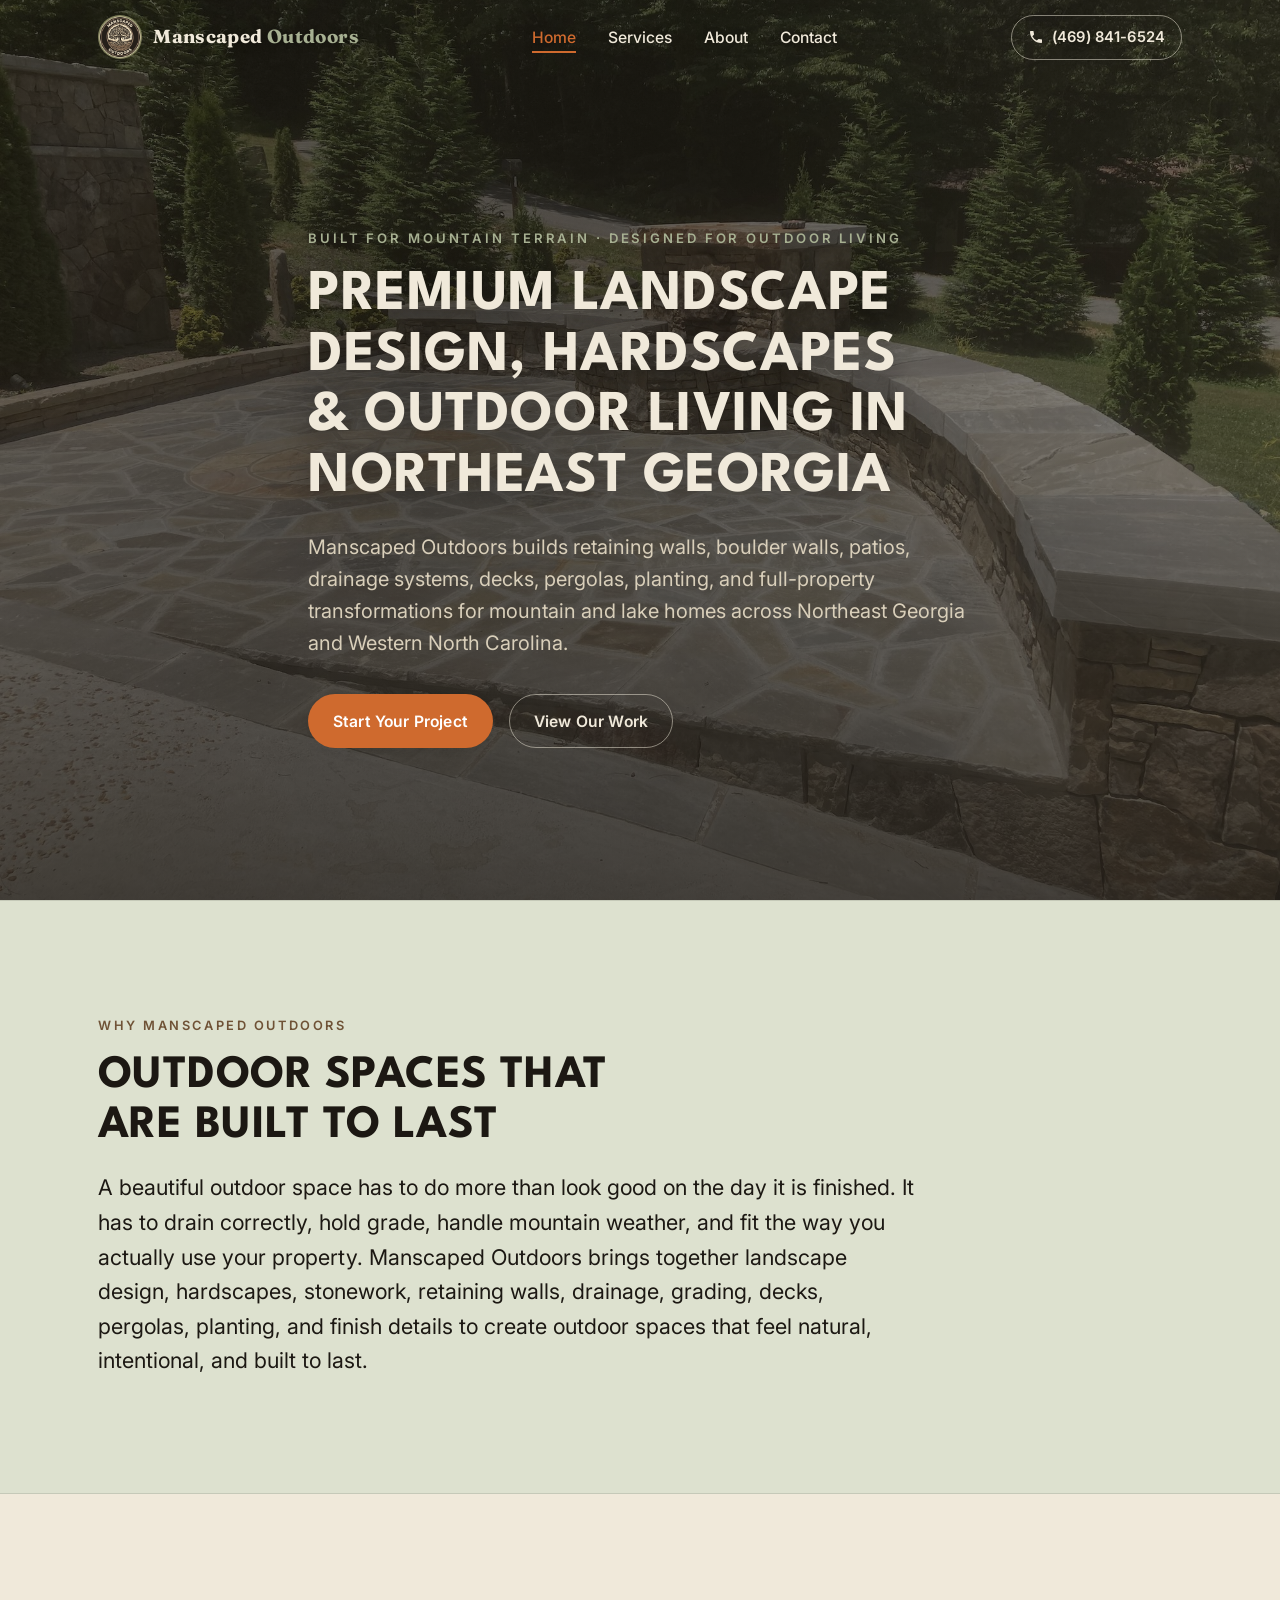
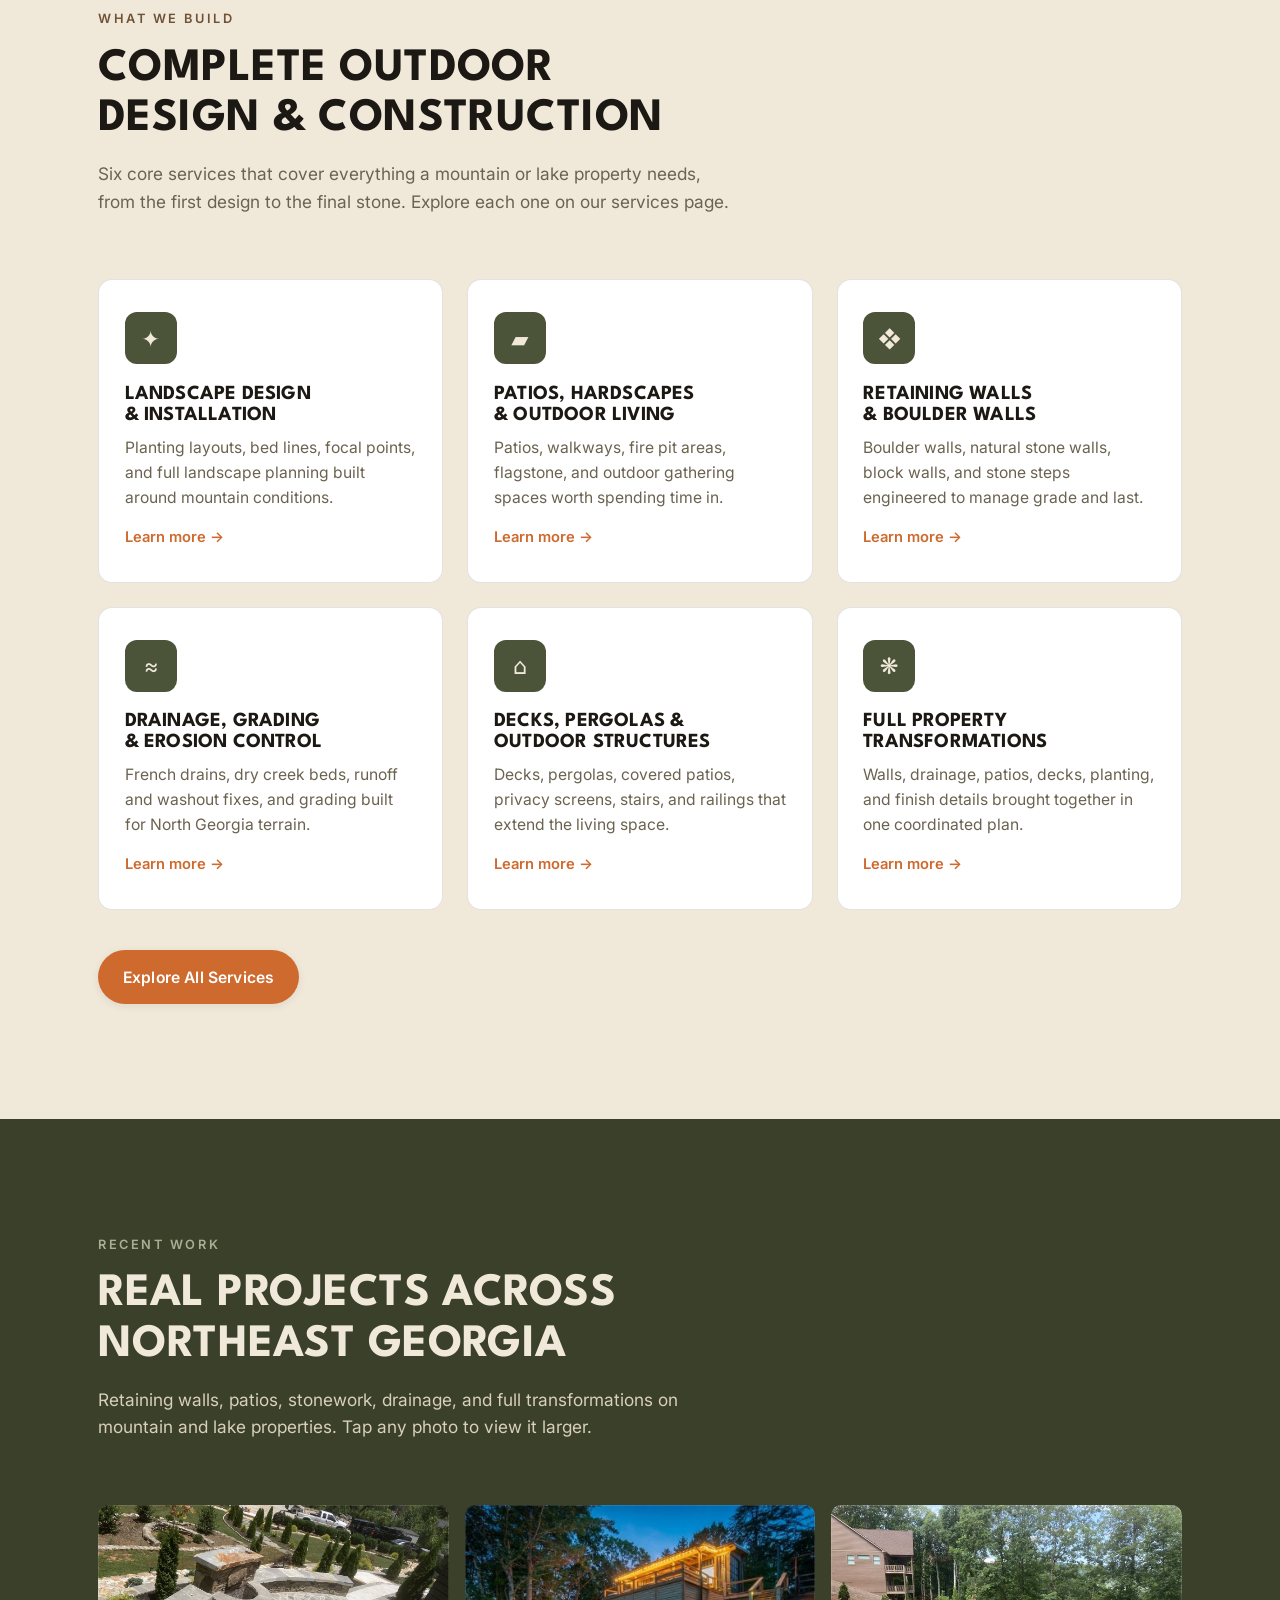
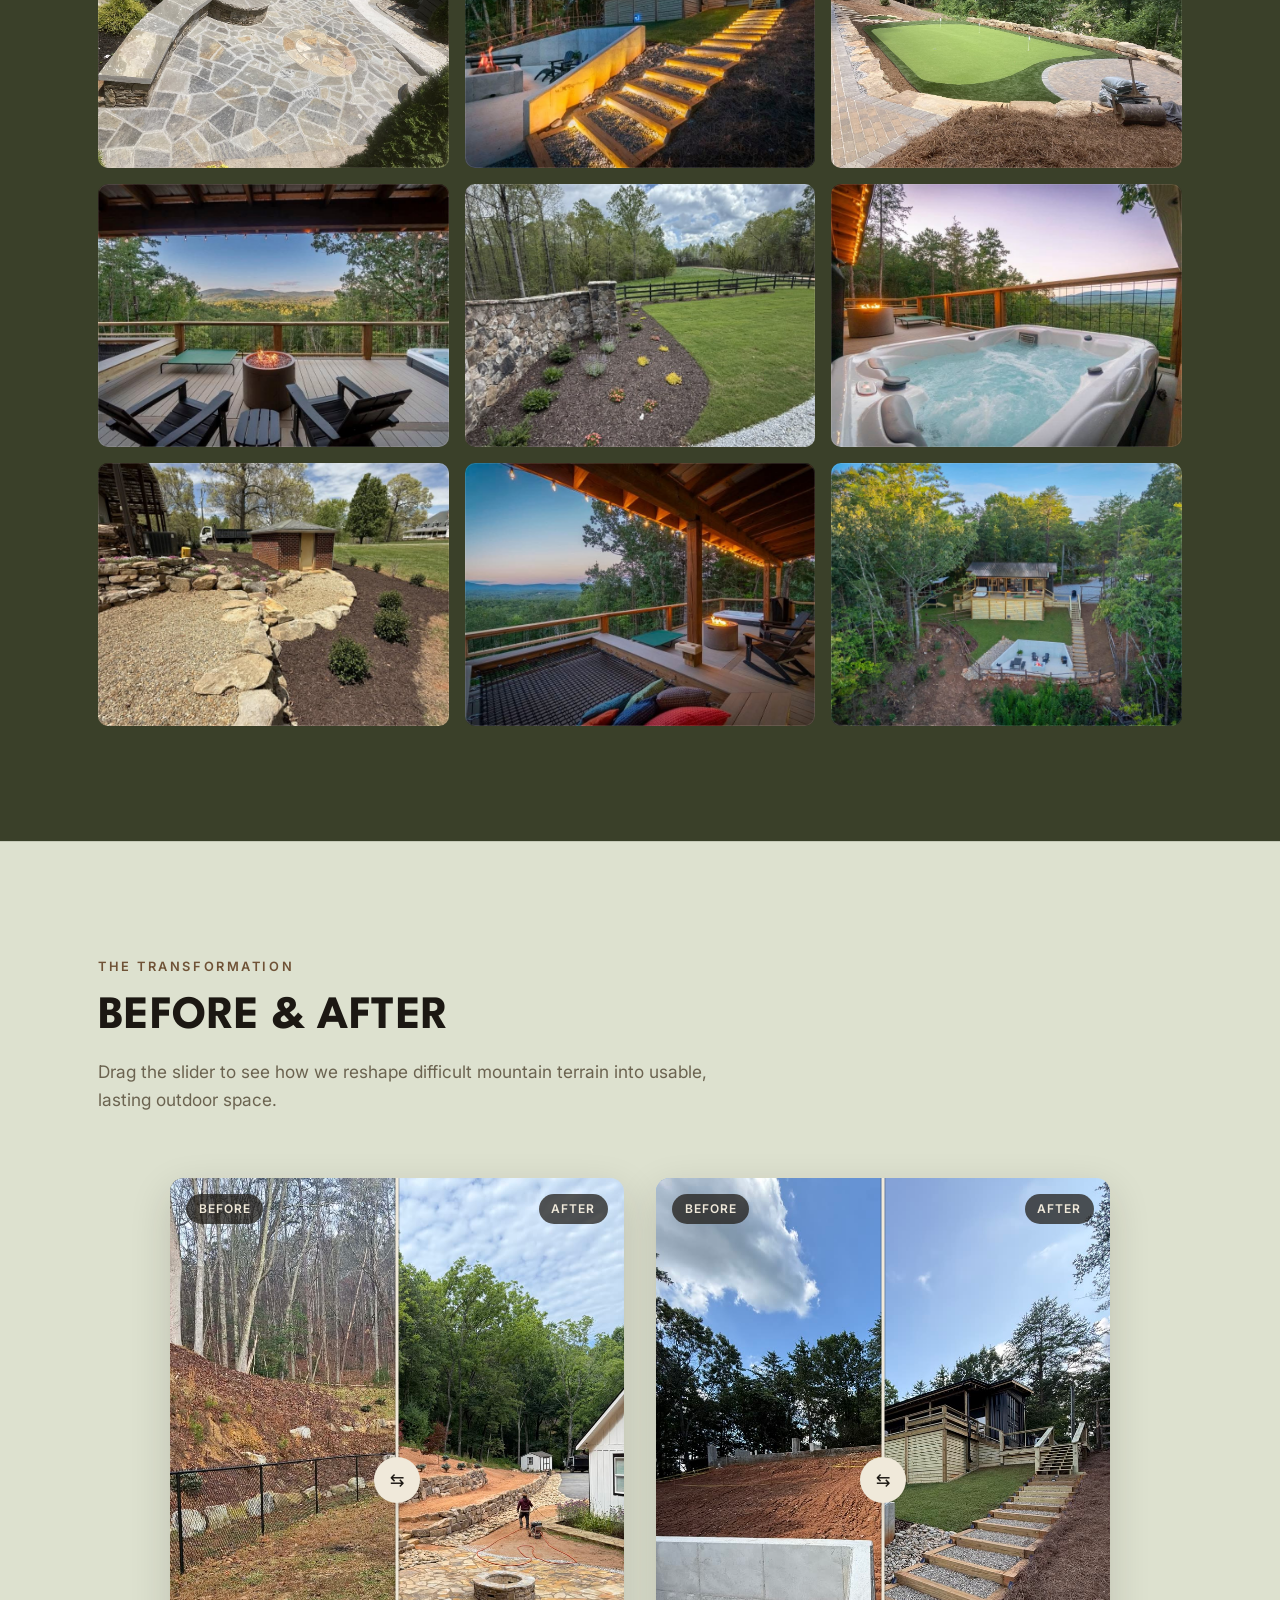
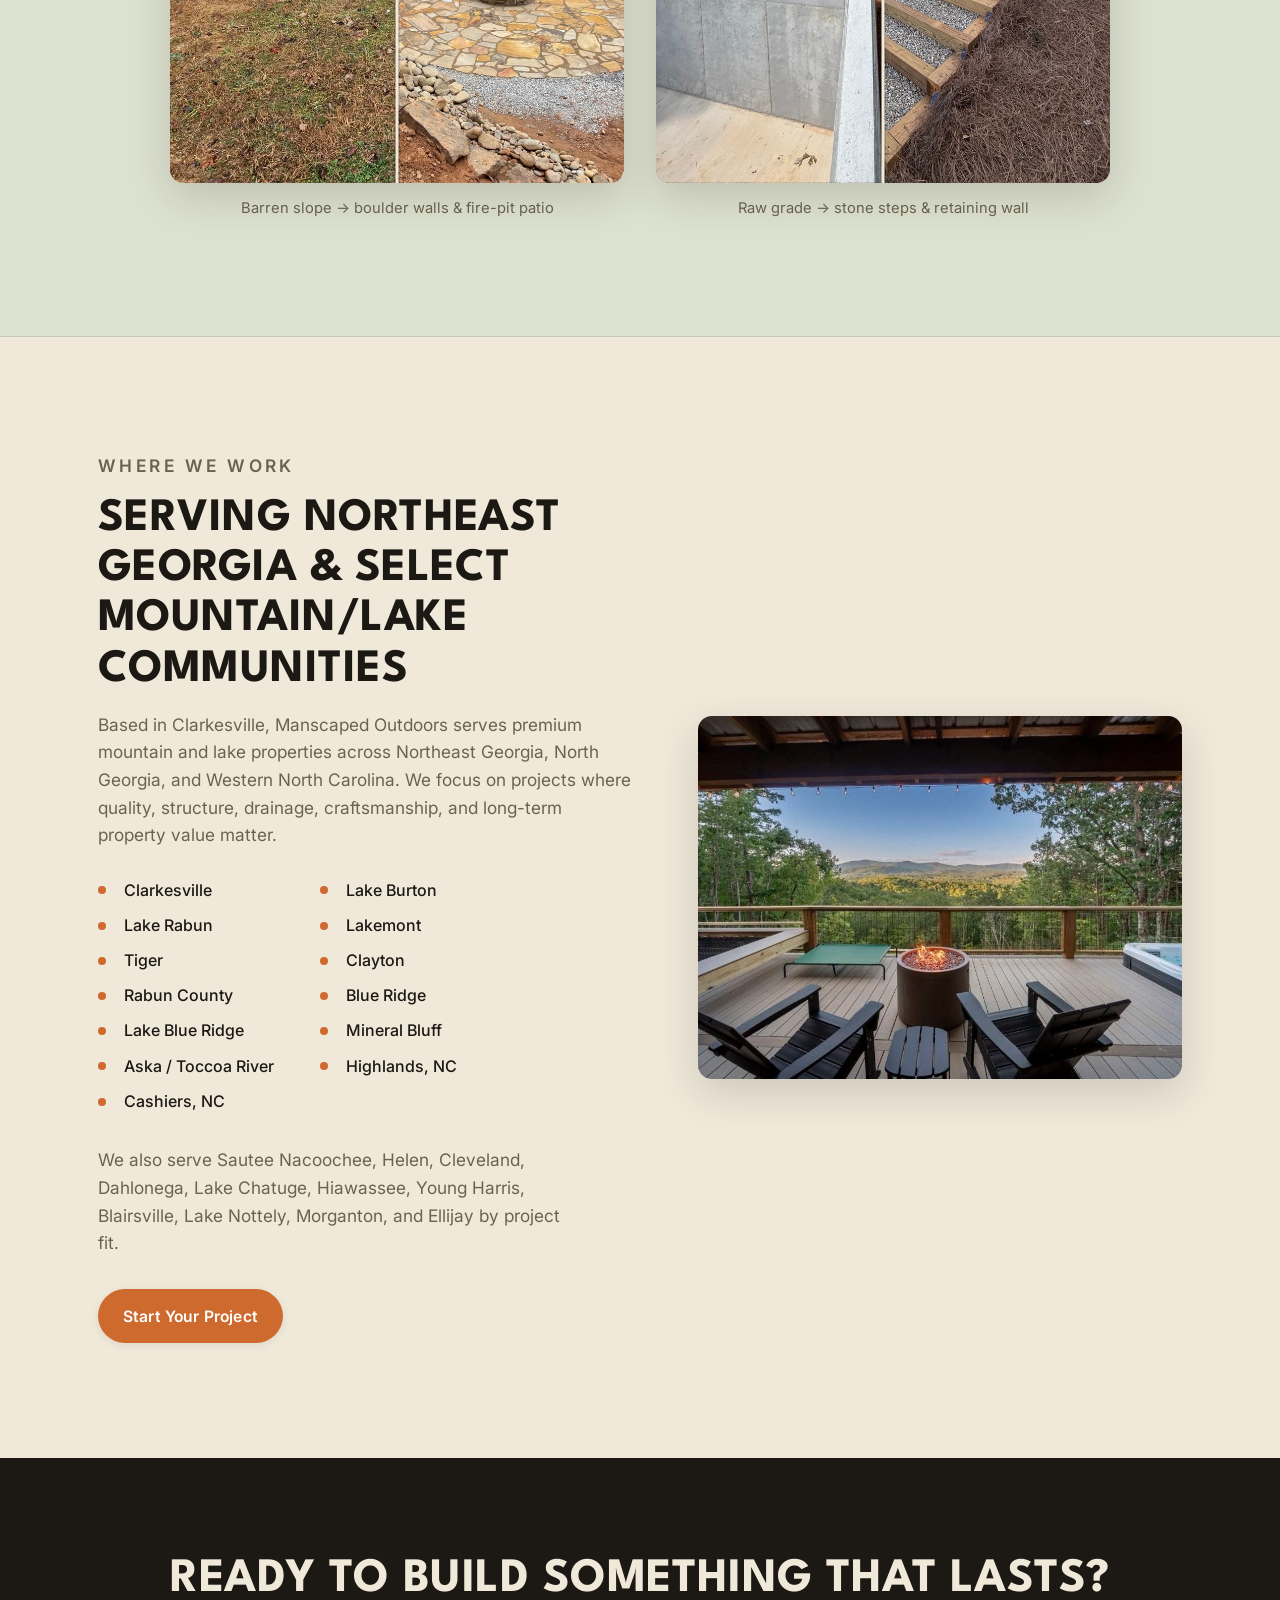
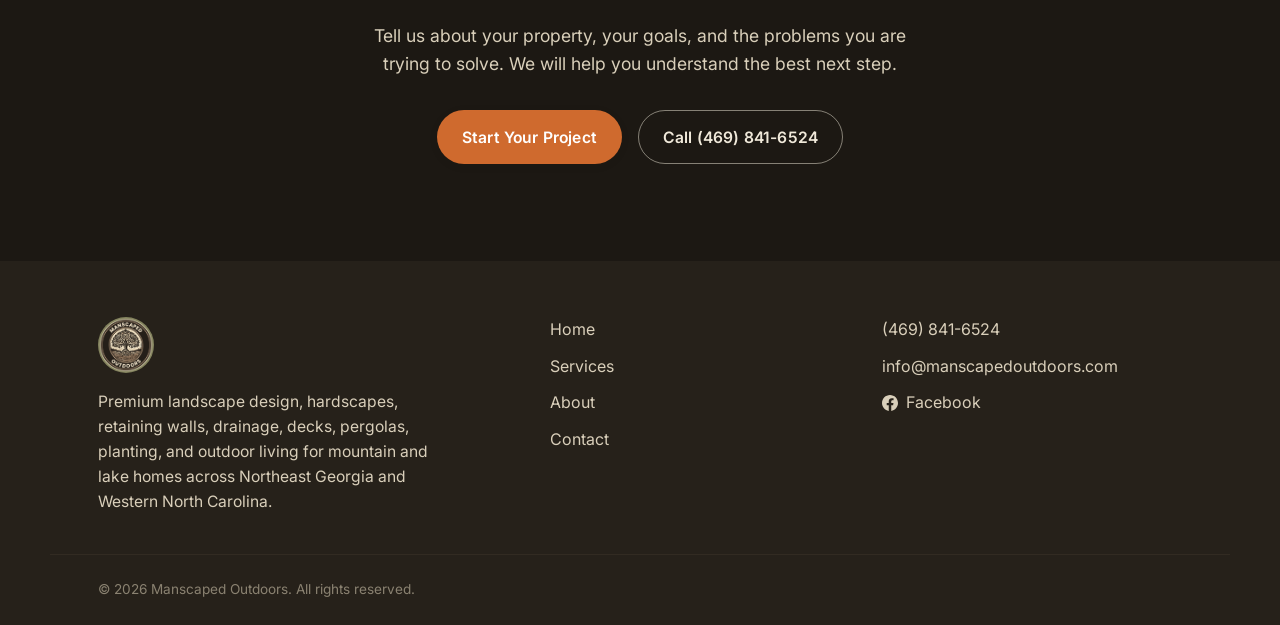
==== index.html @ 9dfc19f3 "Restyle headlines, swap landscape image, copy cleanups - Headlines: switch all h1/h2/h3 to League Sp" ====
<!DOCTYPE html>
<html lang="en">
<head>
  <meta charset="UTF-8" />
  <meta name="viewport" content="width=device-width, initial-scale=1.0" />
  <title>Premium Landscape Design, Hardscapes &amp; Outdoor Living | Northeast GA</title>
  <meta name="description" content="Manscaped Outdoors builds retaining walls, boulder walls, patios, drainage systems, decks, pergolas, planting, and full-property transformations for mountain and lake homes across Northeast Georgia and Western North Carolina." />

  <!-- Open Graph / social -->
  <meta property="og:title" content="Premium Landscape Design, Hardscapes &amp; Outdoor Living | Northeast GA" />
  <meta property="og:description" content="Premium landscape design, hardscapes, retaining walls, drainage, decks, and outdoor living for mountain and lake homes across Northeast Georgia." />
  <meta property="og:type" content="website" />
  <meta property="og:image" content="assets/hero/hero-flagstone.jpg" />

  <link rel="icon" type="image/png" href="assets/manscaped-outdoors-logo.png" />

  <!-- Fonts -->
  <link rel="preconnect" href="https://fonts.googleapis.com" />
  <link rel="preconnect" href="https://fonts.gstatic.com" crossorigin />
  <link href="https://fonts.googleapis.com/css2?family=Fraunces:opsz,wght@9..144,400;9..144,500;9..144,600;9..144,700&family=Inter:wght@400;500;600;700&family=League+Spartan:wght@400;500;600;700&display=swap" rel="stylesheet" />

  <link rel="stylesheet" href="css/styles.css" />
</head>
<body>
  <a class="skip-link" href="#main">Skip to content</a>

  <!-- ============ HEADER ============ -->
  <header class="site-header" id="siteHeader" data-header>
    <div class="container site-header__inner">
      <a class="brand" href="index.html" aria-label="Manscaped Outdoors home">
        <img class="brand__mark" src="assets/manscaped-outdoors-logo.png" alt="" width="48" height="48" />
        <span class="brand__name">Manscaped <span>Outdoors</span></span>
      </a>

      <nav class="nav" id="primaryNav" aria-label="Primary">
        <ul class="nav__list">
          <li><a href="index.html" aria-current="page">Home</a></li>
          <li><a href="services.html">Services</a></li>
          <li><a href="about.html">About</a></li>
          <li><a href="contact.html">Contact</a></li>
        </ul>
      </nav>

      <div class="site-header__cta">
        <a class="btn btn--phone" href="tel:+14698416524">
          <svg aria-hidden="true" viewBox="0 0 24 24" width="16" height="16"><path fill="currentColor" d="M6.6 10.8a15.5 15.5 0 0 0 6.6 6.6l2.2-2.2a1 1 0 0 1 1-.24 11.4 11.4 0 0 0 3.6.58 1 1 0 0 1 1 1V20a1 1 0 0 1-1 1A17 17 0 0 1 3 4a1 1 0 0 1 1-1h3.5a1 1 0 0 1 1 1 11.4 11.4 0 0 0 .58 3.6 1 1 0 0 1-.24 1z"/></svg>
          <span>(469) 841-6524</span>
        </a>
        <button class="nav-toggle" id="navToggle" aria-expanded="false" aria-controls="primaryNav" aria-label="Toggle navigation menu">
          <span></span><span></span><span></span>
        </button>
      </div>
    </div>
  </header>

  <main id="main">
    <span id="top"></span>

    <!-- ============ HERO ============ -->
    <section class="hero" aria-label="Introduction">
      <img
        class="hero__video"
        src="assets/hero/hero-flagstone.jpg"
        alt="Flagstone patio with a curved natural-stone seat wall and evergreens, built by Manscaped Outdoors on a Northeast Georgia property" />
      <div class="hero__overlay"></div>

      <div class="container hero__content">
        <p class="hero__eyebrow">Built for Mountain Terrain &middot; Designed for Outdoor Living</p>
        <h1 class="hero__title">Premium Landscape Design, Hardscapes &amp; Outdoor Living in Northeast Georgia</h1>
        <p class="hero__lede">
          Manscaped Outdoors builds retaining walls, boulder walls, patios, drainage
          systems, decks, pergolas, planting, and full-property transformations for
          mountain and lake homes across Northeast Georgia and Western North Carolina.
        </p>
        <div class="hero__actions">
          <a class="btn btn--primary" href="contact.html">Start Your Project</a>
          <a class="btn btn--ghost" href="#portfolio">View Our Work</a>
        </div>
      </div>

    </section>

    <!-- ============ INTRO ============ -->
    <section class="section intro" id="intro" aria-labelledby="intro-title">
      <div class="container">
        <div class="intro__inner">
          <p class="section__eyebrow">Why Manscaped Outdoors</p>
          <h2 class="section__title" id="intro-title">Outdoor spaces that are built to last</h2>
          <p class="intro__lede">
            A beautiful outdoor space has to do more than look good on the day it is
            finished. It has to drain correctly, hold grade, handle mountain weather, and
            fit the way you actually use your property. Manscaped Outdoors brings together
            landscape design, hardscapes, stonework, retaining walls, drainage, grading,
            decks, pergolas, planting, and finish details to create outdoor spaces that
            feel natural, intentional, and built to last.
          </p>
        </div>
      </div>
    </section>

    <!-- ============ SERVICES ============ -->
    <section class="section services" id="services" aria-labelledby="services-title">
      <div class="container">
        <header class="section__head">
          <p class="section__eyebrow">What we build</p>
          <h2 class="section__title" id="services-title">Complete outdoor design &amp; construction</h2>
          <p class="section__intro">
            Six core services that cover everything a mountain or lake property needs,
            from the first design to the final stone. Explore each one on our services page.
          </p>
        </header>

        <div class="services__grid">
          <a class="service-card" href="services.html#landscape-design-installation">
            <div class="service-card__icon" aria-hidden="true">&#10022;</div>
            <h3>Landscape Design &amp; Installation</h3>
            <p>Planting layouts, bed lines, focal points, and full landscape planning built around mountain conditions.</p>
            <span class="service-card__link">Learn more &rarr;</span>
          </a>

          <a class="service-card" href="services.html#patios-hardscapes-outdoor-living">
            <div class="service-card__icon" aria-hidden="true">&#9648;</div>
            <h3>Patios, Hardscapes &amp; Outdoor Living</h3>
            <p>Patios, walkways, fire pit areas, flagstone, and outdoor gathering spaces worth spending time in.</p>
            <span class="service-card__link">Learn more &rarr;</span>
          </a>

          <a class="service-card" href="services.html#retaining-walls-boulder-walls">
            <div class="service-card__icon" aria-hidden="true">&#10070;</div>
            <h3>Retaining Walls &amp; Boulder Walls</h3>
            <p>Boulder walls, natural stone walls, block walls, and stone steps engineered to manage grade and last.</p>
            <span class="service-card__link">Learn more &rarr;</span>
          </a>

          <a class="service-card" href="services.html#drainage-grading-erosion-control">
            <div class="service-card__icon" aria-hidden="true">&#8776;</div>
            <h3>Drainage, Grading &amp; Erosion Control</h3>
            <p>French drains, dry creek beds, runoff and washout fixes, and grading built for North Georgia terrain.</p>
            <span class="service-card__link">Learn more &rarr;</span>
          </a>

          <a class="service-card" href="services.html#decks-pergolas-outdoor-structures">
            <div class="service-card__icon" aria-hidden="true">&#8962;</div>
            <h3>Decks, Pergolas &amp; Outdoor Structures</h3>
            <p>Decks, pergolas, covered patios, privacy screens, stairs, and railings that extend the living space.</p>
            <span class="service-card__link">Learn more &rarr;</span>
          </a>

          <a class="service-card" href="services.html#full-property-transformations">
            <div class="service-card__icon" aria-hidden="true">&#10059;</div>
            <h3>Full Property Transformations</h3>
            <p>Walls, drainage, patios, decks, planting, and finish details brought together in one coordinated plan.</p>
            <span class="service-card__link">Learn more &rarr;</span>
          </a>
        </div>
        <div style="margin-top: 2.5rem;">
          <a class="btn btn--primary" href="services.html">Explore All Services</a>
        </div>
      </div>
    </section>

    <!-- ============ PORTFOLIO ============ -->
    <section class="section portfolio" id="portfolio" aria-labelledby="portfolio-title">
      <div class="container">
        <header class="section__head">
          <p class="section__eyebrow">Recent work</p>
          <h2 class="section__title" id="portfolio-title">Real projects across Northeast Georgia</h2>
          <p class="section__intro">
            Retaining walls, patios, stonework, drainage, and full transformations on
            mountain and lake properties. Tap any photo to view it larger.
          </p>
        </header>

        <div class="portfolio__grid" data-lightbox-gallery>
          <button class="portfolio__item" data-full="assets/portfolio/portfolio-flagstone-patio.jpg"><img src="assets/portfolio/portfolio-flagstone-patio.jpg" alt="Flagstone patio with a stone column and manicured landscaping by Manscaped Outdoors" loading="lazy" /></button>
          <button class="portfolio__item" data-full="assets/portfolio/IMG_5565.JPG"><img src="assets/portfolio/IMG_5565.JPG" alt="Illuminated natural stone steps and fire feature at dusk by Manscaped Outdoors" loading="lazy" /></button>
          <button class="portfolio__item" data-full="assets/portfolio/portfolio-putting-green.jpg"><img src="assets/portfolio/portfolio-putting-green.jpg" alt="Backyard putting green with paver patio and boulder wall by Manscaped Outdoors" loading="lazy" /></button>
          <button class="portfolio__item" data-full="assets/portfolio/IMG_5569.JPG"><img src="assets/portfolio/IMG_5569.JPG" alt="Deck with a fire pit and mountain view at dusk by Manscaped Outdoors" loading="lazy" /></button>
          <button class="portfolio__item" data-full="assets/portfolio/portfolio-stone-column.jpg"><img src="assets/portfolio/portfolio-stone-column.jpg" alt="Natural stone entry column and planting beds by Manscaped Outdoors" loading="lazy" /></button>
          <button class="portfolio__item" data-full="assets/portfolio/IMG_5571.JPG"><img src="assets/portfolio/IMG_5571.JPG" alt="Hot tub with a mountain view at dusk by Manscaped Outdoors" loading="lazy" /></button>
          <button class="portfolio__item" data-full="assets/portfolio/portfolio-boulder-wall.jpg"><img src="assets/portfolio/portfolio-boulder-wall.jpg" alt="Boulder retaining wall and plantings with a mountain view by Manscaped Outdoors" loading="lazy" /></button>
          <button class="portfolio__item" data-full="assets/portfolio/IMG_5572.JPG"><img src="assets/portfolio/IMG_5572.JPG" alt="Covered deck with string lights, fire pit, and mountain view by Manscaped Outdoors" loading="lazy" /></button>
          <button class="portfolio__item" data-full="assets/portfolio/IMG_5564.JPG"><img src="assets/portfolio/IMG_5564.JPG" alt="Aerial view of a completed mountain-home outdoor project at dusk by Manscaped Outdoors" loading="lazy" /></button>
        </div>
      </div>
    </section>

    <!-- ============ BEFORE / AFTER ============ -->
    <section class="section beforeafter" id="before-after" aria-labelledby="ba-title">
      <div class="container">
        <header class="section__head">
          <p class="section__eyebrow">The transformation</p>
          <h2 class="section__title" id="ba-title">Before &amp; after</h2>
          <p class="section__intro">Drag the slider to see how we reshape difficult mountain terrain into usable, lasting outdoor space.</p>
        </header>
        <div class="ba-grid">
          <div class="ba-item">
            <figure class="ba" data-ba>
              <img class="ba__img ba__after" src="assets/before-after/ba-after.jpg" alt="After: boulder retaining walls and a stone fire-pit patio by Manscaped Outdoors" loading="lazy" />
              <img class="ba__img ba__before" src="assets/before-after/ba-before.jpg" alt="Before: barren hillside with a temporary fence" loading="lazy" />
              <div class="ba__divider"></div>
              <div class="ba__grip" aria-hidden="true">&#8646;</div>
              <span class="ba__tag ba__tag--before">Before</span>
              <span class="ba__tag ba__tag--after">After</span>
              <input class="ba__range" type="range" min="0" max="100" value="50" aria-label="Reveal before and after: barren slope to boulder walls and fire-pit patio" />
            </figure>
            <p class="ba__caption">Barren slope &rarr; boulder walls &amp; fire-pit patio</p>
          </div>
          <div class="ba-item">
            <figure class="ba" data-ba>
              <img class="ba__img ba__after" src="assets/before-after/ba2-after.jpg" alt="After: stone steps and a natural stone retaining wall by Manscaped Outdoors" loading="lazy" />
              <img class="ba__img ba__before" src="assets/before-after/ba2-before.jpg" alt="Before: raw graded slope" loading="lazy" />
              <div class="ba__divider"></div>
              <div class="ba__grip" aria-hidden="true">&#8646;</div>
              <span class="ba__tag ba__tag--before">Before</span>
              <span class="ba__tag ba__tag--after">After</span>
              <input class="ba__range" type="range" min="0" max="100" value="50" aria-label="Reveal before and after: raw grade to stone steps and retaining wall" />
            </figure>
            <p class="ba__caption">Raw grade &rarr; stone steps &amp; retaining wall</p>
          </div>
        </div>
      </div>
    </section>

    <!-- ============ SERVICE AREA ============ -->
    <section class="section area" id="area" aria-labelledby="area-title">
      <div class="container area__inner">
        <div class="area__text">
          <p class="section__eyebrow">Where we work</p>
          <h2 class="section__title" id="area-title">Serving Northeast Georgia &amp; select mountain/lake communities</h2>
          <p>
            Based in Clarkesville, Manscaped Outdoors serves premium mountain and lake
            properties across Northeast Georgia, North Georgia, and Western North
            Carolina. We focus on projects where quality, structure, drainage,
            craftsmanship, and long-term property value matter.
          </p>
          <ul class="area__list">
            <li>Clarkesville</li>
            <li>Lake Burton</li>
            <li>Lake Rabun</li>
            <li>Lakemont</li>
            <li>Tiger</li>
            <li>Clayton</li>
            <li>Rabun County</li>
            <li>Blue Ridge</li>
            <li>Lake Blue Ridge</li>
            <li>Mineral Bluff</li>
            <li>Aska / Toccoa River</li>
            <li>Highlands, NC</li>
            <li>Cashiers, NC</li>
          </ul>
          <p class="area__more">
            We also serve Sautee Nacoochee, Helen, Cleveland, Dahlonega, Lake Chatuge,
            Hiawassee, Young Harris, Blairsville, Lake Nottely, Morganton, and Ellijay by project fit.
          </p>
          <a class="btn btn--primary" href="contact.html">Start Your Project</a>
        </div>
        <div class="area__media">
          <img src="assets/portfolio/IMG_5569.JPG" alt="Example of a Manscaped Outdoors project on a Northeast Georgia mountain property" loading="lazy" />
        </div>
      </div>
    </section>

    <!-- ============ FINAL CTA ============ -->
    <section class="cta-band" id="contact" aria-labelledby="cta-title">
      <div class="container">
        <h2 id="cta-title">Ready to build something that lasts?</h2>
        <p>
          Tell us about your property, your goals, and the problems you are trying to
          solve. We will help you understand the best next step.
        </p>
        <div class="cta-band__actions">
          <a class="btn btn--primary" href="contact.html">Start Your Project</a>
          <a class="btn btn--ghost" href="tel:+14698416524">Call (469) 841-6524</a>
        </div>
      </div>
    </section>
  </main>

  <!-- ============ FOOTER ============ -->
  <footer class="site-footer">
    <div class="container site-footer__inner">
      <div class="site-footer__brand">
        <img src="assets/manscaped-outdoors-logo.png" alt="Manscaped Outdoors" width="56" height="56" />
        <p>Premium landscape design, hardscapes, retaining walls, drainage, decks, pergolas, planting, and outdoor living for mountain and lake homes across Northeast Georgia and Western North Carolina.</p>
      </div>
      <div class="site-footer__links">
        <a href="index.html">Home</a>
        <a href="services.html">Services</a>
        <a href="about.html">About</a>
        <a href="contact.html">Contact</a>
      </div>
      <div class="site-footer__contact">
        <a href="tel:+14698416524">(469) 841-6524</a>
        <a href="mailto:info@manscapedoutdoors.com">info@manscapedoutdoors.com</a>
        <a class="site-footer__social" href="https://www.facebook.com/manscapedlawncare" target="_blank" rel="noopener noreferrer">
          <svg aria-hidden="true" viewBox="0 0 24 24" width="16" height="16"><path fill="currentColor" d="M24 12.07C24 5.4 18.63 0 12 0S0 5.4 0 12.07c0 6.02 4.39 11.01 10.13 11.93v-8.44H7.08v-3.49h3.05V9.41c0-3.02 1.79-4.69 4.53-4.69 1.31 0 2.68.24 2.68.24v2.97h-1.51c-1.49 0-1.95.93-1.95 1.88v2.26h3.32l-.53 3.49h-2.79v8.44C19.61 23.08 24 18.09 24 12.07z"/></svg>
          Facebook
        </a>
      </div>
    </div>
    <div class="container site-footer__legal">
      <p>&copy; <span data-year></span> Manscaped Outdoors. All rights reserved.</p>
    </div>
  </footer>

  <!-- Lightbox -->
  <div class="lightbox" id="lightbox" aria-hidden="true" role="dialog" aria-modal="true" aria-label="Image viewer">
    <button class="lightbox__close" id="lightboxClose" aria-label="Close image viewer">&times;</button>
    <img class="lightbox__img" id="lightboxImg" src="" alt="" />
  </div>

  <script src="js/main.js" defer></script>
</body>
</html>
---- css/styles.css ----
/* ============================================================
   Manscaped Outdoors — landing page styles
   Palette derived from the tree-of-life logo:
   sage/olive field, near-black bark ring, cream lettering,
   warm-brown trunk, plus an ember accent from the hero fire pit.
   ============================================================ */

:root {
  /* Brand */
  --bark:        #1c1813;
  --bark-2:      #26211a;
  --bark-3:      #322b22;
  --olive:       #4b5338;
  --olive-2:     #3a4029;
  --sage:        #8b9678;
  --sage-light:  #a7b092;
  --cream:       #f0e9da;
  --cream-dim:   #d9cfba;
  --tan:         #d8c9ac;
  --trunk:       #6f5236;
  --ember:       #cf6a2e;
  --ember-2:     #e07d3d;

  /* Semantic */
  --bg:          var(--cream);
  --fg:          var(--bark);
  --muted:       #6b6350;
  --line:        rgba(28, 24, 19, 0.12);

  /* Type */
  --font-display: "Fraunces", Georgia, "Times New Roman", serif;
  --font-heading: "League Spartan", "Inter", system-ui, sans-serif;
  --font-body: "Inter", system-ui, -apple-system, "Segoe UI", sans-serif;

  /* Layout */
  --container: 1180px;
  --gutter: clamp(1.25rem, 4vw, 3rem);
  --radius: 14px;
  --radius-sm: 10px;
  --header-h: 76px;

  --shadow-sm: 0 2px 8px rgba(28, 24, 19, 0.08);
  --shadow-md: 0 14px 40px rgba(28, 24, 19, 0.16);
  --ease: cubic-bezier(0.4, 0, 0.2, 1);
}

/* ---------- Reset / base ---------- */
*, *::before, *::after { box-sizing: border-box; }
* { margin: 0; }

html {
  scroll-behavior: smooth;
  scroll-padding-top: var(--header-h);
  -webkit-text-size-adjust: 100%;
}

body {
  font-family: var(--font-body);
  color: var(--fg);
  background: var(--bg);
  line-height: 1.6;
  -webkit-font-smoothing: antialiased;
  text-rendering: optimizeLegibility;
}

img, video { display: block; max-width: 100%; height: auto; }
a { color: inherit; text-decoration: none; }
button { font: inherit; cursor: pointer; }

h1, h2, h3 { font-family: var(--font-heading); font-weight: 700; line-height: 1.08; letter-spacing: 0.01em; text-transform: uppercase; text-wrap: balance; }

.container {
  width: 100%;
  max-width: var(--container);
  margin-inline: auto;
  padding-inline: var(--gutter);
}

.skip-link {
  position: absolute;
  left: -999px;
  top: 0;
  z-index: 100;
  background: var(--bark);
  color: var(--cream);
  padding: 0.6rem 1rem;
  border-radius: 0 0 var(--radius-sm) 0;
}
.skip-link:focus { left: 0; }

/* Focus visibility */
a:focus-visible, button:focus-visible, input:focus-visible,
select:focus-visible, textarea:focus-visible {
  outline: 3px solid var(--ember);
  outline-offset: 2px;
  border-radius: 4px;
}

/* ---------- Buttons ---------- */
.btn {
  display: inline-flex;
  align-items: center;
  justify-content: center;
  gap: 0.5rem;
  padding: 0.85rem 1.5rem;
  border: 1.5px solid transparent;
  border-radius: 999px;
  font-weight: 600;
  font-size: 0.98rem;
  letter-spacing: 0.01em;
  transition: transform 0.15s var(--ease), background 0.2s var(--ease),
              color 0.2s var(--ease), border-color 0.2s var(--ease), box-shadow 0.2s var(--ease);
  will-change: transform;
}
.btn:active { transform: translateY(1px); }

.btn--primary { background: var(--ember); color: #fff; box-shadow: var(--shadow-sm); }
.btn--primary:hover { background: var(--ember-2); box-shadow: var(--shadow-md); }

.btn--ghost { color: var(--cream); border-color: rgba(240, 233, 218, 0.5); }
.btn--ghost:hover { background: rgba(240, 233, 218, 0.12); border-color: var(--cream); }

.btn--phone {
  background: transparent;
  color: var(--cream);
  border-color: rgba(240, 233, 218, 0.5);
  padding: 0.6rem 1rem;
  font-size: 0.92rem;
  text-shadow: 0 1px 8px rgba(0, 0, 0, 0.4);
}
.btn--phone:hover { border-color: var(--cream); color: #fff; }

.btn--block { width: 100%; }

.btn--facebook {
  background: #1877f2;
  color: #fff;
  margin-top: 1.8rem;
}
.btn--facebook:hover { background: #0f66da; box-shadow: var(--shadow-md); }
.btn--facebook svg { flex: none; }

/* ---------- Header ---------- */
.site-header {
  position: fixed;
  inset: 0 0 auto 0;
  z-index: 50;
  height: var(--header-h);
  display: flex;
  align-items: center;
  transition: background 0.3s var(--ease), box-shadow 0.3s var(--ease), border-color 0.3s var(--ease);
  border-bottom: 1px solid transparent;
}
.site-header.is-scrolled {
  background: rgba(240, 233, 218, 0.92);
  backdrop-filter: saturate(140%) blur(10px);
  box-shadow: var(--shadow-sm);
  border-bottom-color: var(--line);
}
.site-header__inner {
  display: flex;
  align-items: center;
  justify-content: space-between;
  gap: 1.5rem;
}

.brand { display: inline-flex; align-items: center; gap: 0.7rem; }
.brand__mark { width: 44px; height: 44px; border-radius: 50%; }
.brand__name {
  font-family: var(--font-display);
  font-weight: 700;
  font-size: 1.18rem;
  letter-spacing: 0.02em;
  color: var(--cream);
  text-shadow: 0 1px 8px rgba(0,0,0,0.4);
  transition: color 0.3s var(--ease), text-shadow 0.3s var(--ease);
}
.brand__name span { color: var(--sage-light); }
.site-header.is-scrolled .brand__name { color: var(--bark); text-shadow: none; }
.site-header.is-scrolled .brand__name span { color: var(--olive); }

.nav__list { display: flex; gap: 2rem; list-style: none; padding: 0; }
.nav__list a {
  font-weight: 500;
  font-size: 0.98rem;
  color: var(--cream);
  text-shadow: 0 1px 8px rgba(0,0,0,0.4);
  position: relative;
  padding: 0.25rem 0;
  transition: color 0.2s var(--ease);
}
.nav__list a::after {
  content: "";
  position: absolute;
  left: 0; bottom: -2px;
  width: 0; height: 2px;
  background: var(--ember);
  transition: width 0.25s var(--ease);
}
.nav__list a:hover::after { width: 100%; }
.site-header.is-scrolled .nav__list a { color: var(--bark); text-shadow: none; }

.site-header__cta { display: flex; align-items: center; gap: 0.75rem; }
.site-header.is-scrolled .btn--phone {
  color: var(--bark);
  border-color: var(--line);
  text-shadow: none;
}
.site-header.is-scrolled .btn--phone:hover { color: var(--trunk); border-color: var(--trunk); }

/* Hamburger */
.nav-toggle {
  display: none;
  flex-direction: column;
  gap: 5px;
  background: none;
  border: 0;
  padding: 8px;
}
.nav-toggle span {
  display: block;
  width: 26px; height: 2px;
  background: var(--cream);
  box-shadow: 0 1px 4px rgba(0,0,0,0.4);
  transition: transform 0.3s var(--ease), opacity 0.2s var(--ease), background 0.3s var(--ease);
}
.site-header.is-scrolled .nav-toggle span { background: var(--bark); box-shadow: none; }

/* ---------- Hero ---------- */
.hero {
  position: relative;
  min-height: 100svh;
  display: flex;
  align-items: center;
  overflow: hidden;
  color: var(--cream);
}
.hero__video {
  position: absolute;
  inset: 0;
  width: 100%;
  height: 100%;
  object-fit: cover;
  z-index: 0;
}
.hero__overlay {
  position: absolute;
  inset: 0;
  z-index: 1;
  background:
    linear-gradient(180deg, rgba(28,24,19,0.62) 0%, rgba(28,24,19,0.48) 45%, rgba(28,24,19,0.82) 100%),
    radial-gradient(130% 95% at 32% 45%, rgba(28,24,19,0.5), transparent 62%);
}
.hero__content {
  position: relative;
  z-index: 2;
  padding-top: var(--header-h);
  max-width: 760px;
}
.hero__eyebrow {
  text-transform: uppercase;
  letter-spacing: 0.22em;
  font-size: 0.82rem;
  font-weight: 600;
  color: var(--sage-light);
  margin-bottom: 1.1rem;
}
.hero__title {
  font-family: "League Spartan", "Inter", system-ui, sans-serif;
  font-size: clamp(1.9rem, 4.6vw, 3.6rem);
  font-weight: 700;
  text-transform: uppercase;
  letter-spacing: 0.01em;
  line-height: 1.05;
  text-shadow: 0 2px 30px rgba(0,0,0,0.4);
}
.hero__lede {
  margin-top: 1.4rem;
  font-size: clamp(1.05rem, 2vw, 1.25rem);
  max-width: 58ch;
  color: var(--cream-dim);
}
.hero__actions { margin-top: 2.2rem; display: flex; flex-wrap: wrap; gap: 1rem; }

/* ---------- Sections ---------- */
.section { padding: clamp(4rem, 9vw, 7.5rem) 0; }
.section__head { max-width: 780px; margin-bottom: clamp(2.5rem, 5vw, 4rem); }
.section__eyebrow {
  text-transform: uppercase;
  letter-spacing: 0.2em;
  font-size: 0.8rem;
  font-weight: 600;
  color: var(--trunk);
  margin-bottom: 0.9rem;
}
.section__title { font-size: clamp(1.9rem, 4vw, 2.9rem); color: var(--bark); }
.section__intro { margin-top: 1rem; font-size: 1.08rem; color: var(--muted); max-width: 640px; }

/* Intro — sits on its own soft-sage band so it separates cleanly from the
   cream services section that follows (otherwise the two blend into one). */
.intro { background: #dde1cf; border-block: 1px solid var(--line); }
.intro__inner { max-width: 820px; }
.intro__lede {
  margin-top: 1.2rem;
  font-size: clamp(1.1rem, 2.1vw, 1.35rem);
  line-height: 1.6;
  color: var(--fg);
}

/* Services */
.services { background: var(--bg); }
.services__grid {
  display: grid;
  grid-template-columns: repeat(3, 1fr);
  gap: 1.5rem;
}
.service-card {
  display: flex;
  flex-direction: column;
  background: #fff;
  border: 1px solid var(--line);
  border-radius: var(--radius);
  padding: 2rem 1.6rem;
  color: inherit;
  transition: transform 0.25s var(--ease), box-shadow 0.25s var(--ease), border-color 0.25s var(--ease);
}
.service-card:hover {
  transform: translateY(-6px);
  box-shadow: var(--shadow-md);
  border-color: transparent;
}
.service-card__icon {
  width: 52px; height: 52px;
  display: grid; place-items: center;
  border-radius: 12px;
  background: var(--olive);
  color: var(--cream);
  font-size: 1.4rem;
  margin-bottom: 1.2rem;
}
.service-card h3 { font-size: 1.25rem; color: var(--bark); margin-bottom: 0.5rem; }
.service-card p { color: var(--muted); font-size: 0.98rem; }
.service-card__link {
  margin-top: 1rem;
  font-weight: 600;
  font-size: 0.92rem;
  color: var(--ember);
  transition: color 0.2s var(--ease);
}
.service-card:hover .service-card__link { color: var(--ember-2); }

/* Portfolio */
.portfolio { background: var(--olive-2); }
.portfolio .section__title { color: var(--cream); }
.portfolio .section__eyebrow { color: var(--sage-light); }
.portfolio .section__intro { color: var(--cream-dim); }
.portfolio__grid {
  display: grid;
  grid-template-columns: repeat(3, 1fr);
  gap: 1rem;
}
.portfolio__item {
  padding: 0;
  border: 0;
  background: none;
  border-radius: var(--radius-sm);
  overflow: hidden;
  aspect-ratio: 4 / 3;
  position: relative;
}
.portfolio__item img {
  width: 100%; height: 100%;
  object-fit: cover;
  transition: transform 0.5s var(--ease), filter 0.3s var(--ease);
}
.portfolio__item::after {
  content: "";
  position: absolute; inset: 0;
  box-shadow: inset 0 0 0 1px rgba(240,233,218,0.12);
  border-radius: var(--radius-sm);
  transition: background 0.3s var(--ease);
}
.portfolio__item:hover img { transform: scale(1.06); }
.portfolio__item:hover::after { background: rgba(207, 106, 46, 0.12); }

/* Service area */
.area { background: var(--bg); }
.area__inner {
  display: grid;
  grid-template-columns: 1.05fr 0.95fr;
  gap: clamp(2rem, 5vw, 4.5rem);
  align-items: center;
}
.area__text p { color: var(--muted); font-size: 1.08rem; }
.area__text .section__title { margin-bottom: 1rem; }
.area__list {
  list-style: none;
  padding: 0;
  margin: 1.8rem 0 2rem;
  display: grid;
  grid-template-columns: repeat(2, minmax(0, 1fr));
  gap: 0.6rem 1.5rem;
  max-width: 420px;
}
.area__list li {
  position: relative;
  padding-left: 1.6rem;
  color: var(--bark);
  font-weight: 500;
}
.area__list li::before {
  content: "";
  position: absolute; left: 0; top: 0.55em;
  width: 8px; height: 8px;
  background: var(--ember);
  border-radius: 50%;
}
.area__more {
  margin: 0 0 2rem;
  color: var(--muted);
  font-size: 0.95rem;
  max-width: 480px;
}
.area__media {
  border-radius: var(--radius);
  overflow: hidden;
  box-shadow: var(--shadow-md);
  aspect-ratio: 4 / 3;
}
.area__media img { width: 100%; height: 100%; object-fit: cover; }

/* Contact */
.contact { background: var(--bark); color: var(--cream); }
.contact .section__title { color: var(--cream); }
.contact .section__eyebrow { color: var(--ember-2); }
.contact__inner {
  display: grid;
  grid-template-columns: 1fr 1.1fr;
  gap: clamp(2.5rem, 6vw, 5rem);
  align-items: start;
}
.contact__intro p { color: var(--cream-dim); font-size: 1.08rem; margin-top: 1rem; }
.contact__details {
  list-style: none;
  padding: 0;
  margin-top: 2rem;
  display: grid;
  gap: 1.2rem;
}
.contact__details li { display: grid; gap: 0.15rem; }
.contact__label {
  text-transform: uppercase;
  letter-spacing: 0.15em;
  font-size: 0.72rem;
  color: var(--sage-light);
  font-weight: 600;
}
.contact__details a { font-size: 1.05rem; color: var(--cream); }
.contact__details a:hover { color: var(--ember-2); }

.contact__form {
  background: var(--bark-2);
  border: 1px solid var(--bark-3);
  border-radius: var(--radius);
  padding: clamp(1.5rem, 3vw, 2.4rem);
}
.form-row { display: grid; gap: 0.45rem; margin-bottom: 1.1rem; }
.form-grid { display: grid; grid-template-columns: 1fr 1fr; gap: 1.1rem; }
.form-row label {
  font-size: 0.85rem;
  font-weight: 600;
  letter-spacing: 0.02em;
  color: var(--cream-dim);
}
.contact__form input,
.contact__form select,
.contact__form textarea {
  font: inherit;
  color: var(--cream);
  background: var(--bark);
  border: 1px solid var(--bark-3);
  border-radius: var(--radius-sm);
  padding: 0.75rem 0.9rem;
  transition: border-color 0.2s var(--ease), box-shadow 0.2s var(--ease);
  width: 100%;
}
.contact__form input::placeholder,
.contact__form textarea::placeholder { color: #8a8271; }
.contact__form input:focus,
.contact__form select:focus,
.contact__form textarea:focus {
  border-color: var(--ember);
  outline: none;
  box-shadow: 0 0 0 3px rgba(207, 106, 46, 0.25);
}
.contact__form textarea { resize: vertical; }
/* Dark selects need a custom light chevron — the native arrow is invisible on
   the dark field. appearance:none + SVG arrow + right padding so text clears it. */
.contact__form select {
  appearance: none;
  -webkit-appearance: none;
  padding-right: 2.6rem;
  background-color: var(--bark);
  background-image: url("data:image/svg+xml,%3Csvg xmlns='http://www.w3.org/2000/svg' viewBox='0 0 24 24' fill='none' stroke='%23f0e9da' stroke-width='2' stroke-linecap='round' stroke-linejoin='round'%3E%3Cpolyline points='6 9 12 15 18 9'/%3E%3C/svg%3E");
  background-repeat: no-repeat;
  background-position: right 0.95rem center;
  background-size: 1.05rem;
}
.contact__form .btn { margin-top: 0.4rem; }
.form-note { margin-top: 0.9rem; font-size: 0.9rem; min-height: 1.2em; }
.form-note.is-success { color: var(--sage-light); }
.form-note.is-error { color: #e8a06a; }
.field-hint { margin-top: 0.5rem; font-size: 0.82rem; color: #9a927e; line-height: 1.45; }
.contact__form input[type="file"] {
  padding: 0.6rem 0.7rem;
  font-size: 0.9rem;
  color: var(--cream-dim);
  cursor: pointer;
}
.contact__form input[type="file"]::file-selector-button {
  font: inherit;
  font-size: 0.85rem;
  font-weight: 600;
  margin-right: 0.8rem;
  padding: 0.45rem 0.9rem;
  color: var(--cream);
  background: var(--olive);
  border: 0;
  border-radius: var(--radius-sm);
  cursor: pointer;
  transition: background 0.2s var(--ease);
}
.contact__form input[type="file"]::file-selector-button:hover { background: var(--trunk); }

/* ---------- Footer ---------- */
.site-footer { background: var(--bark-2); color: var(--cream-dim); padding-top: 3.5rem; }
.site-footer__inner {
  display: grid;
  grid-template-columns: 1.4fr 1fr 1fr;
  gap: 2rem;
  padding-bottom: 2.5rem;
}
.site-footer__brand { display: grid; gap: 1rem; max-width: 340px; }
.site-footer__brand img { width: 56px; height: 56px; border-radius: 50%; }
.site-footer__brand p { font-size: 0.98rem; }
.site-footer__links, .site-footer__contact { display: grid; gap: 0.7rem; align-content: start; }
.site-footer__links a, .site-footer__contact a { transition: color 0.2s var(--ease); }
.site-footer__links a:hover, .site-footer__contact a:hover { color: var(--ember-2); }
.site-footer__social { display: inline-flex; align-items: center; gap: 0.5rem; }
.site-footer__social:hover { color: #4a92ff; }
.site-footer__legal {
  border-top: 1px solid var(--bark-3);
  padding-block: 1.5rem;
  font-size: 0.85rem;
  color: #8a8271;
}

/* ---------- Lightbox ---------- */
.lightbox {
  position: fixed;
  inset: 0;
  z-index: 100;
  display: none;
  place-items: center;
  padding: 5vw;
  background: rgba(20, 17, 13, 0.92);
  backdrop-filter: blur(4px);
}
.lightbox.is-open { display: grid; }
.lightbox__img {
  max-width: 100%;
  max-height: 90vh;
  border-radius: var(--radius-sm);
  box-shadow: var(--shadow-md);
}
.lightbox__close {
  position: absolute;
  top: 18px; right: 24px;
  width: 46px; height: 46px;
  font-size: 2rem;
  line-height: 1;
  color: var(--cream);
  background: rgba(240,233,218,0.1);
  border: 0;
  border-radius: 50%;
  transition: background 0.2s var(--ease);
}
.lightbox__close:hover { background: rgba(240,233,218,0.22); }

/* ---------- Reveal on scroll ---------- */
[data-reveal] {
  opacity: 0;
  transform: translateY(24px);
  transition: opacity 0.7s var(--ease), transform 0.7s var(--ease);
}
[data-reveal].is-visible { opacity: 1; transform: none; }

/* ---------- Responsive ---------- */
@media (max-width: 960px) {
  .services__grid { grid-template-columns: repeat(2, 1fr); }
  .area__inner { grid-template-columns: 1fr; }
  .area__media { order: -1; }
  .contact__inner { grid-template-columns: 1fr; }
  .site-footer__inner { grid-template-columns: 1fr 1fr; }
  .site-footer__brand { grid-column: 1 / -1; }
}

@media (max-width: 720px) {
  :root { --header-h: 64px; }

  .nav {
    position: fixed;
    inset: var(--header-h) 0 auto 0;
    background: rgba(240, 233, 218, 0.98);
    backdrop-filter: blur(10px);
    border-bottom: 1px solid var(--line);
    box-shadow: var(--shadow-md);
    transform: translateY(-12px);
    opacity: 0;
    visibility: hidden;
    transition: transform 0.3s var(--ease), opacity 0.3s var(--ease), visibility 0.3s var(--ease);
  }
  .nav.is-open { transform: translateY(0); opacity: 1; visibility: visible; }
  .nav__list {
    flex-direction: column;
    gap: 0;
    padding: 0.5rem var(--gutter) 1.25rem;
  }
  .nav__list a {
    display: block;
    padding: 0.85rem 0;
    color: var(--bark);
    text-shadow: none;
    border-bottom: 1px solid var(--line);
  }
  .nav__list a::after { display: none; }

  .nav-toggle { display: flex; }
  .nav-toggle.is-active span:nth-child(1) { transform: translateY(7px) rotate(45deg); }
  .nav-toggle.is-active span:nth-child(2) { opacity: 0; }
  .nav-toggle.is-active span:nth-child(3) { transform: translateY(-7px) rotate(-45deg); }

  .btn--phone span { display: none; }
  .btn--phone {
    width: 42px;
    height: 42px;
    padding: 0;
    background: var(--ember);
    color: #fff;
    border-color: transparent;
    text-shadow: none;
  }
  .btn--phone:hover { background: var(--ember-2); color: #fff; border-color: transparent; }
  .site-header.is-scrolled .btn--phone { background: var(--ember); color: #fff; border-color: transparent; }

  .portfolio__grid { grid-template-columns: repeat(2, 1fr); }
  /* Keep the 2-col grid even: a lone final photo spans full width as a feature shot. */
  .portfolio__item:last-child:nth-child(odd) { grid-column: 1 / -1; aspect-ratio: 16 / 9; }
  .form-grid { grid-template-columns: 1fr; }
}

@media (max-width: 440px) {
  .services__grid { grid-template-columns: 1fr; }
  .site-footer__inner { grid-template-columns: 1fr; }
}

/* ============================================================
   Multi-page: solid header, page banner, subpage layouts
   ============================================================ */

/* Active nav link (aria-current="page") */
.nav__list a[aria-current="page"] { color: var(--ember); }
.nav__list a[aria-current="page"]::after { width: 100%; background: var(--ember); }
.site-header.is-scrolled .nav__list a[aria-current="page"] { color: var(--ember); }
@media (max-width: 720px) {
  .nav__list a[aria-current="page"] { color: var(--ember); }
}

/* Page banner (top of every subpage; sits under the fixed header) */
.page-banner {
  position: relative;
  padding: calc(var(--header-h) + clamp(3rem, 7vw, 5.5rem)) 0 clamp(3rem, 7vw, 5.5rem);
  background: var(--olive-2);
  background-size: cover;
  background-position: center;
  color: var(--cream);
  overflow: hidden;
}
.page-banner::before {
  content: "";
  position: absolute;
  inset: 0;
  background: linear-gradient(180deg, rgba(28, 24, 19, 0.72), rgba(28, 24, 19, 0.82));
}
.page-banner > .container { position: relative; z-index: 1; max-width: 1040px; }
.page-banner__eyebrow {
  text-transform: uppercase;
  letter-spacing: 0.22em;
  font-size: 0.8rem;
  font-weight: 600;
  color: var(--sage-light);
  margin-bottom: 1rem;
}
.page-banner h1 {
  font-size: clamp(2rem, 4.3vw, 3.1rem);
  color: var(--cream);
  letter-spacing: -0.01em;
}
.page-banner p {
  margin-top: 1.1rem;
  font-size: clamp(1.05rem, 2vw, 1.25rem);
  color: var(--cream-dim);
  max-width: 54ch;
  text-wrap: balance;
}

/* Breadcrumb-ish small print under banner heading (optional) */
.page-banner__meta { margin-top: 1.4rem; font-size: 0.9rem; color: var(--sage-light); }

/* ---- Services quick index (jump links under the banner) ---- */
.service-index {
  position: sticky;
  top: var(--header-h);
  z-index: 20;
  background: rgba(240, 233, 218, 0.94);
  backdrop-filter: saturate(140%) blur(10px);
  border-bottom: 1px solid var(--line);
}
.service-index__inner {
  display: flex;
  flex-wrap: wrap;
  gap: 0.4rem 1.6rem;
  padding-block: 0.9rem;
}
.service-index a {
  font-size: 0.9rem;
  font-weight: 600;
  color: var(--muted);
  transition: color 0.2s var(--ease);
}
.service-index a:hover { color: var(--ember); }
@media (max-width: 720px) {
  .service-index { position: static; }
  .service-index__inner { gap: 0.35rem 1.1rem; font-size: 0.85rem; }
}

/* ---- About philosophy band ---- */
.philosophy { background: var(--olive-2); color: var(--cream); }
.philosophy__inner { max-width: 860px; }
.philosophy .section__eyebrow { color: var(--sage-light); }
.philosophy__title {
  font-size: clamp(1.9rem, 4.2vw, 2.8rem);
  color: var(--cream);
  margin-top: 0.4rem;
}
.philosophy__lede {
  margin-top: 1.2rem;
  font-size: clamp(1.08rem, 2vw, 1.28rem);
  line-height: 1.6;
  color: var(--cream-dim);
}

/* Tighten the gap between the sticky sub-nav and the first service row
   (the section top-padding + first row top-padding stacked into dead space). */
.services-detail { padding-top: 0; }
.services-detail .service-detail:first-child { padding-top: clamp(1.75rem, 4vw, 3rem); }

/* ---- Services detail: alternating image/text rows ---- */
.service-detail {
  display: grid;
  grid-template-columns: 1fr 1fr;
  gap: clamp(2rem, 5vw, 4.5rem);
  align-items: center;
  padding: clamp(2.5rem, 6vw, 5rem) 0;
  border-bottom: 1px solid var(--line);
  scroll-margin-top: calc(var(--header-h) + 60px);
}
.service-detail:last-child { border-bottom: 0; }
.service-detail__media {
  border-radius: var(--radius);
  overflow: hidden;
  box-shadow: var(--shadow-md);
  aspect-ratio: 4 / 3;
}
.service-detail__media img { width: 100%; height: 100%; object-fit: cover; }
.service-detail:nth-child(even) .service-detail__media { order: 2; }
.service-detail__num {
  font-family: var(--font-display);
  font-size: 1rem;
  font-weight: 600;
  color: var(--ember);
  letter-spacing: 0.1em;
}
.service-detail h2 { font-size: clamp(1.7rem, 3.5vw, 2.4rem); color: var(--bark); margin: 0.5rem 0 1rem; }
.service-detail p { color: var(--muted); font-size: 1.05rem; }
.service-detail__list { list-style: none; padding: 0; margin: 1.3rem 0 0; display: grid; gap: 0.6rem; }
.service-detail__list li { position: relative; padding-left: 1.6rem; color: var(--bark); }
.service-detail__list li::before {
  content: "";
  position: absolute; left: 0; top: 0.55em;
  width: 8px; height: 8px; border-radius: 50%; background: var(--olive);
}

/* ---- About page ---- */
.about-story {
  display: grid;
  grid-template-columns: 1fr 1fr;
  gap: clamp(2rem, 5vw, 4.5rem);
  align-items: center;
}
.about-story__media { border-radius: var(--radius); overflow: hidden; box-shadow: var(--shadow-md); aspect-ratio: 4 / 5; }
.about-story__media img { width: 100%; height: 100%; object-fit: cover; }
.about-story h2 { font-size: clamp(1.8rem, 4vw, 2.6rem); color: var(--bark); margin-bottom: 1.1rem; }
.about-story p { color: var(--muted); font-size: 1.08rem; margin-bottom: 1rem; }
.about-story p:last-child { margin-bottom: 0; }
.about-quote {
  font-family: var(--font-display);
  font-size: clamp(1.6rem, 3.4vw, 2.3rem);
  line-height: 1.36;
  font-weight: 500;
  color: var(--cream);
  max-width: 860px;
  margin-inline: auto;
  text-align: center;
  text-wrap: balance;
  position: relative;
  padding-top: 2.8rem;
}
.about-quote::before {
  content: "\201C";
  position: absolute;
  top: -0.6rem;
  left: 50%;
  transform: translateX(-50%);
  font-family: var(--font-display);
  font-size: 5rem;
  line-height: 1;
  color: var(--ember);
}
.about-quote__cite {
  margin-top: 1.7rem;
  text-align: center;
  color: var(--sage-light);
  font-size: 0.82rem;
  letter-spacing: 0.16em;
  text-transform: uppercase;
  font-weight: 600;
}
.about-values { display: grid; grid-template-columns: repeat(3, 1fr); gap: 1.5rem; }
.about-value h3 { font-size: 1.25rem; color: var(--bark); margin: 0.8rem 0 0.4rem; }
.about-value p { color: var(--muted); font-size: 0.98rem; }
.about-value__icon {
  width: 48px; height: 48px; display: grid; place-items: center;
  border-radius: 12px; background: var(--olive); color: var(--cream); font-size: 1.3rem;
}

/* ---- Before / After slider ---- */
/* soft sage band so it separates from the cream sections around it */
.beforeafter { background: #dde1cf; border-block: 1px solid var(--line); }
.ba {
  --pos: 50%;
  position: relative;
  aspect-ratio: 3 / 4;
  max-width: 560px;
  margin: 0 auto;
  border-radius: var(--radius);
  overflow: hidden;
  box-shadow: var(--shadow-md);
  user-select: none;
  touch-action: none;
}
.ba__img {
  position: absolute;
  inset: 0;
  width: 100%;
  height: 100%;
  object-fit: cover;
  pointer-events: none;
}
/* the "before" image is clipped to reveal only the left portion */
.ba__before { clip-path: inset(0 calc(100% - var(--pos)) 0 0); }
.ba__divider {
  position: absolute;
  top: 0;
  bottom: 0;
  left: var(--pos);
  width: 3px;
  transform: translateX(-50%);
  background: var(--cream);
  box-shadow: 0 0 0 1px rgba(28, 24, 19, 0.25);
  pointer-events: none;
}
.ba__grip {
  position: absolute;
  top: 50%;
  left: var(--pos);
  transform: translate(-50%, -50%);
  width: 46px;
  height: 46px;
  border-radius: 50%;
  background: var(--cream);
  box-shadow: var(--shadow-md);
  display: grid;
  place-items: center;
  color: var(--bark);
  font-size: 1.1rem;
  pointer-events: none;
}
.ba__tag {
  position: absolute;
  top: 1rem;
  padding: 0.35rem 0.8rem;
  border-radius: 999px;
  font-size: 0.75rem;
  font-weight: 600;
  letter-spacing: 0.08em;
  text-transform: uppercase;
  background: rgba(28, 24, 19, 0.72);
  color: var(--cream);
  pointer-events: none;
  transition: opacity 0.2s var(--ease);
}
.ba__tag--before { left: 1rem; }
.ba__tag--after { right: 1rem; }
/* full-area invisible range = accessible + drag anywhere */
.ba__range {
  position: absolute;
  inset: 0;
  width: 100%;
  height: 100%;
  margin: 0;
  opacity: 0;
  cursor: ew-resize;
  -webkit-appearance: none;
  appearance: none;
  background: transparent;
}
.ba__range::-webkit-slider-thumb { -webkit-appearance: none; width: 46px; height: 100%; cursor: ew-resize; }
.ba__range::-moz-range-thumb { width: 46px; height: 100%; border: 0; background: transparent; cursor: ew-resize; }
.ba__range:focus-visible { outline: 3px solid var(--ember); outline-offset: 3px; }

/* two sliders side by side */
.ba-grid {
  display: grid;
  grid-template-columns: repeat(2, 1fr);
  gap: clamp(1.25rem, 3vw, 2rem);
  max-width: 940px;
  margin: 0 auto;
}
.ba-grid .ba { max-width: none; margin: 0; }
.ba__caption {
  text-align: center;
  margin-top: 0.9rem;
  font-size: 0.92rem;
  color: var(--muted);
}
@media (max-width: 720px) {
  .ba-grid { grid-template-columns: 1fr; max-width: 560px; }
}

/* ---- Testimonials / reviews ---- */
.testimonials { background: var(--olive-2); color: var(--cream); }
.testimonials .section__head { max-width: 800px; margin-inline: auto; text-align: center; }
.testimonials .section__eyebrow { color: var(--sage-light); }
.testimonials .section__title { color: var(--cream); }
.testimonials .section__intro { color: var(--cream-dim); margin-inline: auto; }
.testimonials__grid { display: grid; grid-template-columns: repeat(3, 1fr); gap: 1.5rem; }
.testimonial {
  background: var(--cream);
  color: var(--bark);
  border-radius: var(--radius);
  padding: 1.9rem 1.7rem;
  display: flex;
  flex-direction: column;
  gap: 1.3rem;
  box-shadow: var(--shadow-sm);
}
.testimonial__quote { color: var(--muted); font-size: 1rem; flex: 1; }
.testimonial__foot { display: grid; gap: 0.3rem; }
.testimonial__stars { color: var(--ember); letter-spacing: 3px; font-size: 1rem; }
.testimonial__author {
  font-weight: 700;
  text-transform: uppercase;
  letter-spacing: 0.04em;
  font-size: 0.95rem;
  color: var(--bark);
}
.testimonial__loc { color: var(--muted); font-size: 0.9rem; }
@media (max-width: 860px) {
  .testimonials__grid { grid-template-columns: 1fr; max-width: 520px; margin-inline: auto; }
}

/* ---- Contact page ---- */
.contact-page__grid {
  display: grid;
  grid-template-columns: 0.85fr 1.15fr;
  gap: clamp(2.5rem, 6vw, 5rem);
  align-items: start;
}
.contact-page .contact__form { background: var(--bark-2); }
.contact-note {
  margin-top: 1.5rem;
  padding: 1rem 1.2rem;
  border-left: 3px solid var(--ember);
  background: var(--bark-2);
  border-radius: 0 var(--radius-sm) var(--radius-sm) 0;
  color: var(--cream-dim);
  font-size: 0.95rem;
}

/* ---- CTA band (used on home + subpages) ---- */
.cta-band {
  background: var(--bark);
  color: var(--cream);
  text-align: center;
  padding: clamp(3.5rem, 8vw, 6rem) 0;
}
.cta-band h2 { font-size: clamp(1.9rem, 4.5vw, 3rem); color: var(--cream); }
.cta-band p { margin: 1rem auto 2rem; color: var(--cream-dim); max-width: 52ch; font-size: 1.1rem; }
.cta-band__actions { display: flex; gap: 1rem; justify-content: center; flex-wrap: wrap; }

@media (max-width: 860px) {
  .service-detail { grid-template-columns: 1fr; gap: 1.8rem; }
  .service-detail__media, .service-detail:nth-child(even) .service-detail__media { order: -1; }
  .about-story { grid-template-columns: 1fr; }
  .about-story__media { order: -1; aspect-ratio: 4 / 3; max-height: 460px; }
  .about-values { grid-template-columns: 1fr; }
  .contact-page__grid { grid-template-columns: 1fr; }
}

/* ---------- Reduced motion ---------- */
@media (prefers-reduced-motion: reduce) {
  html { scroll-behavior: auto; }
  *, *::before, *::after {
    animation-duration: 0.001ms !important;
    animation-iteration-count: 1 !important;
    transition-duration: 0.001ms !important;
  }
  [data-reveal] { opacity: 1; transform: none; }
}
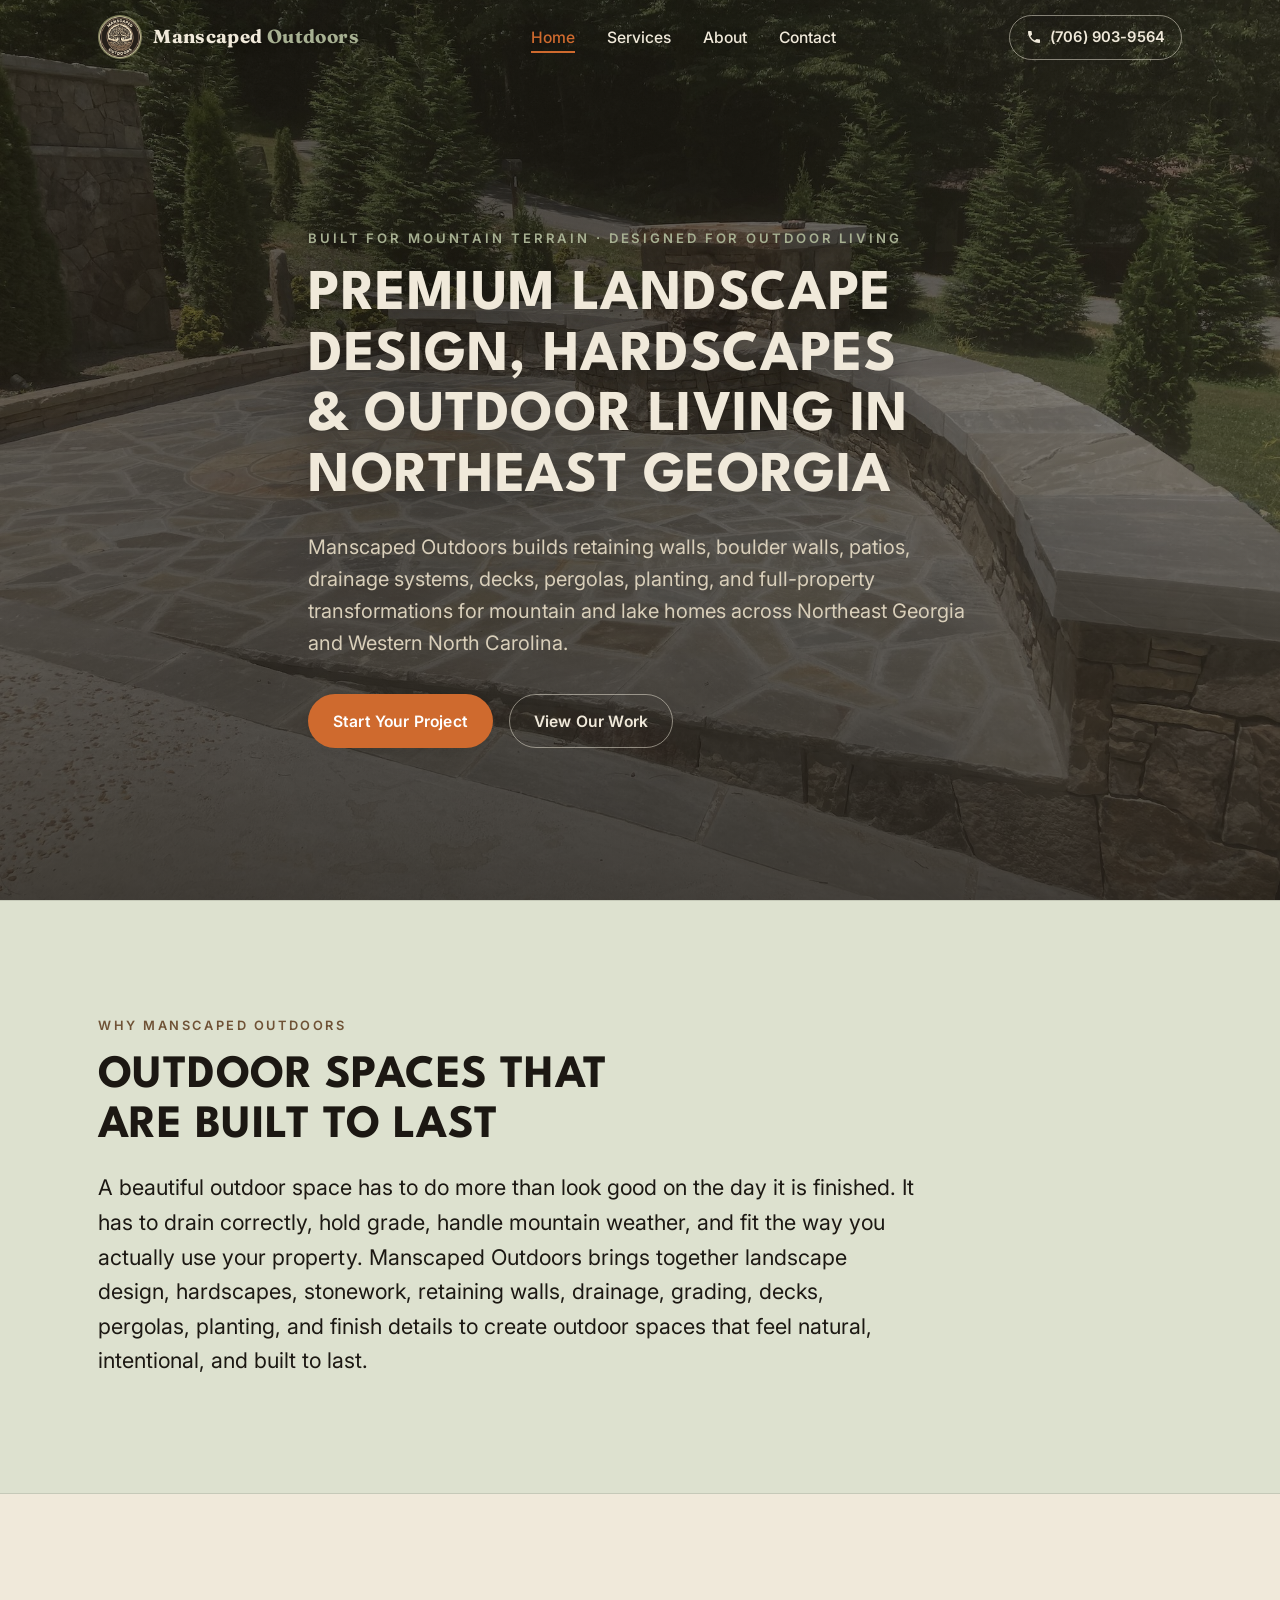
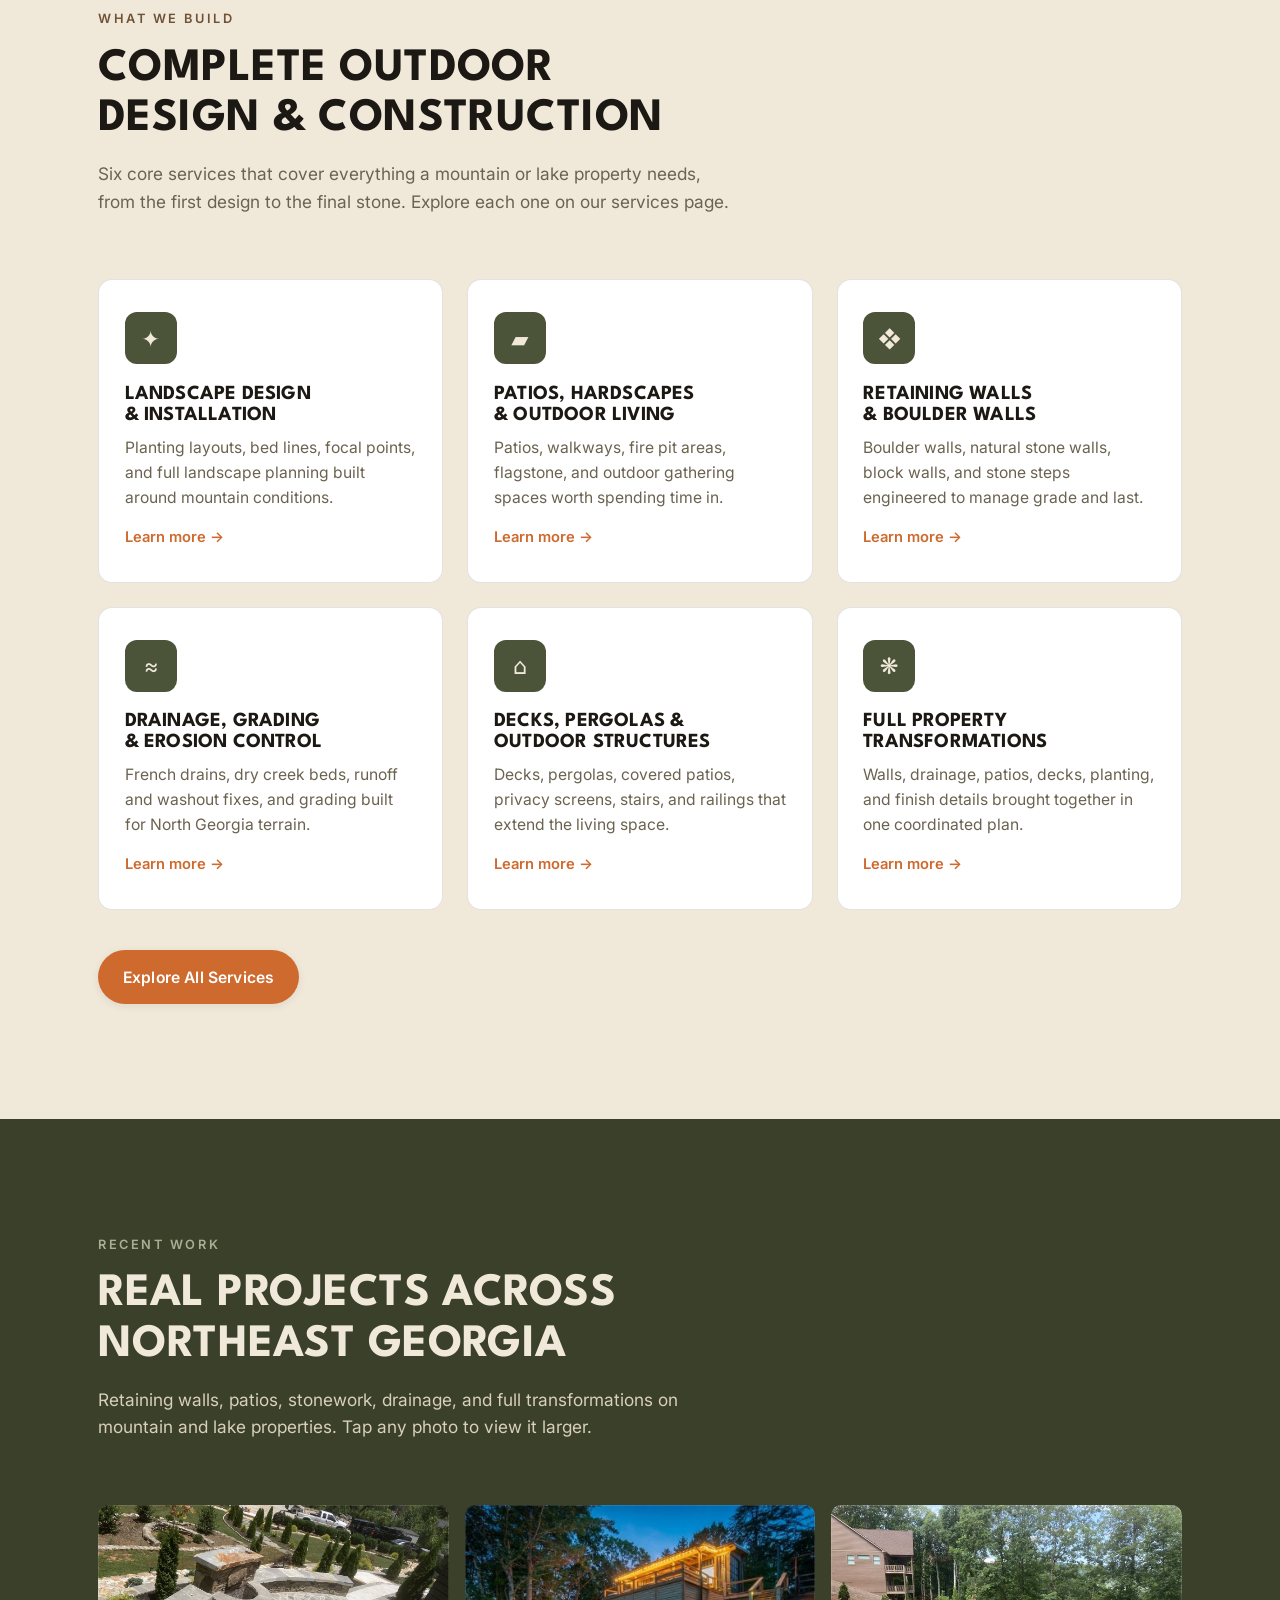
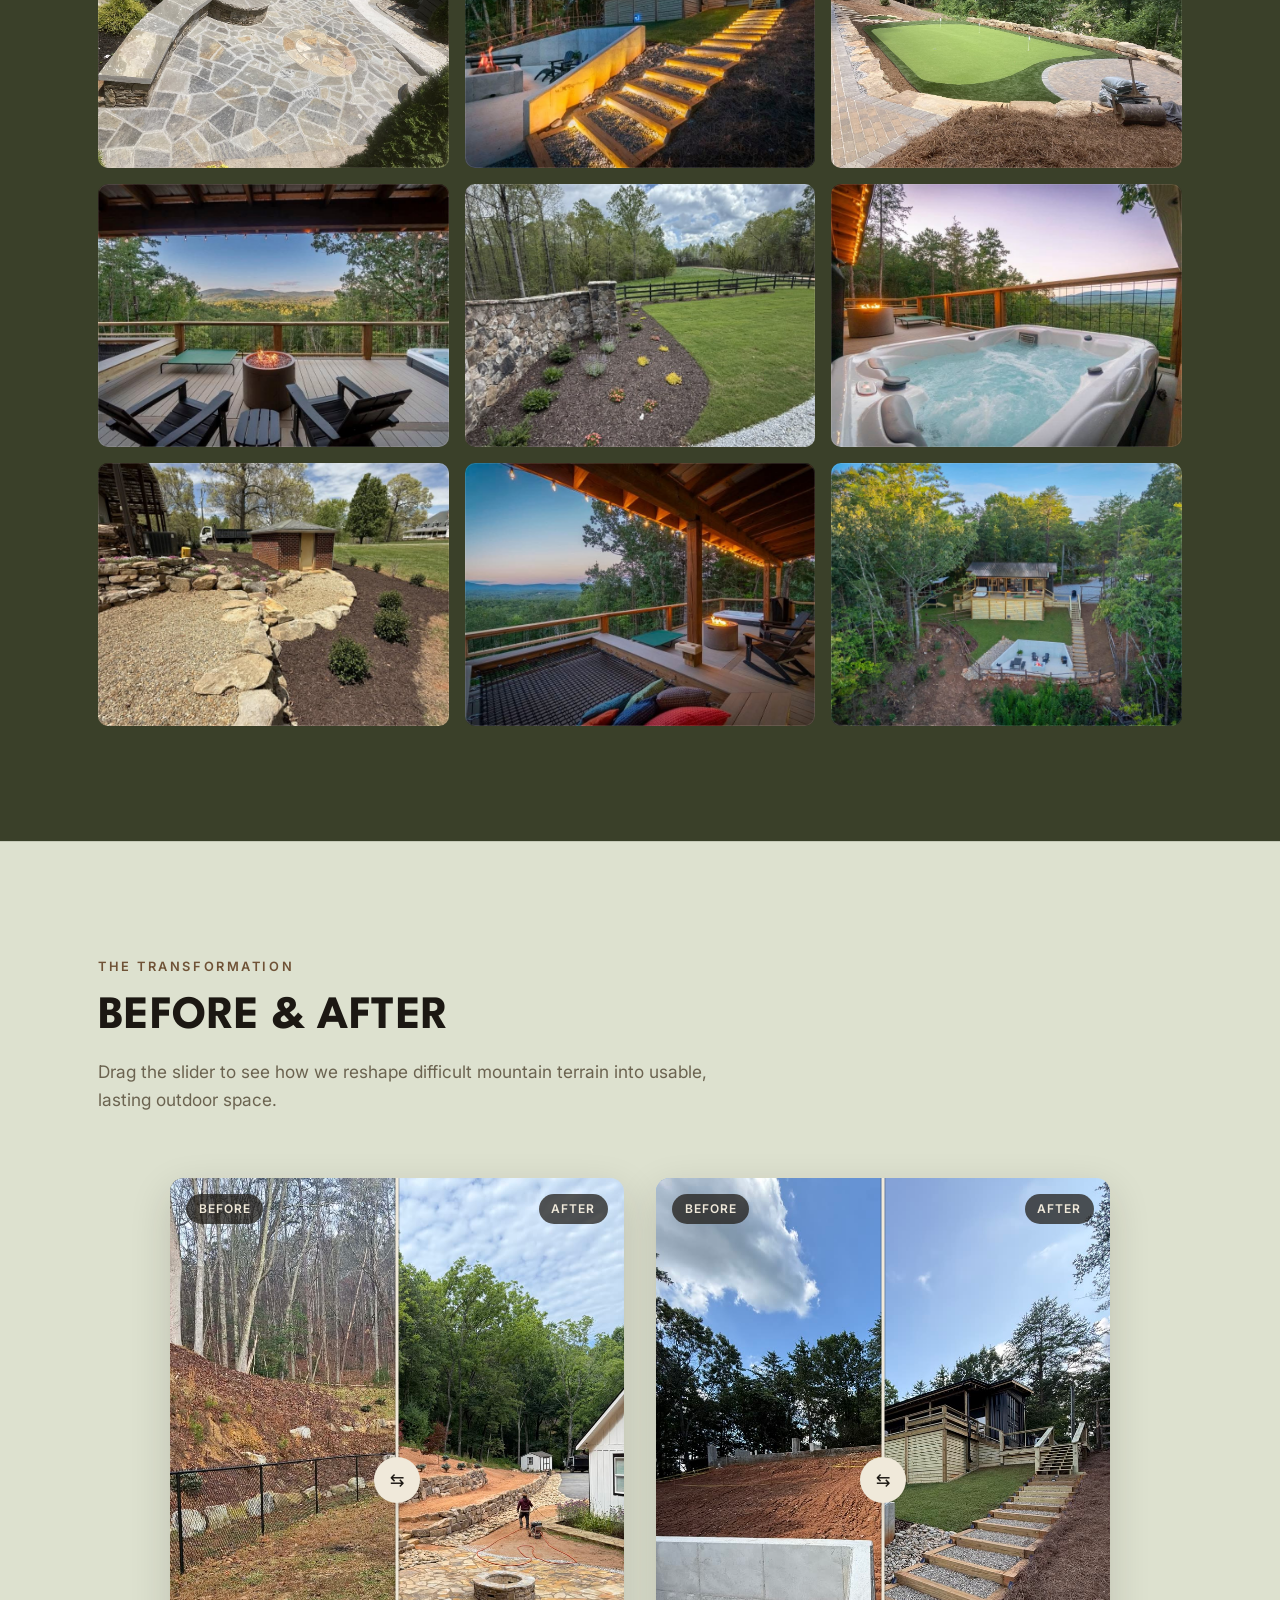
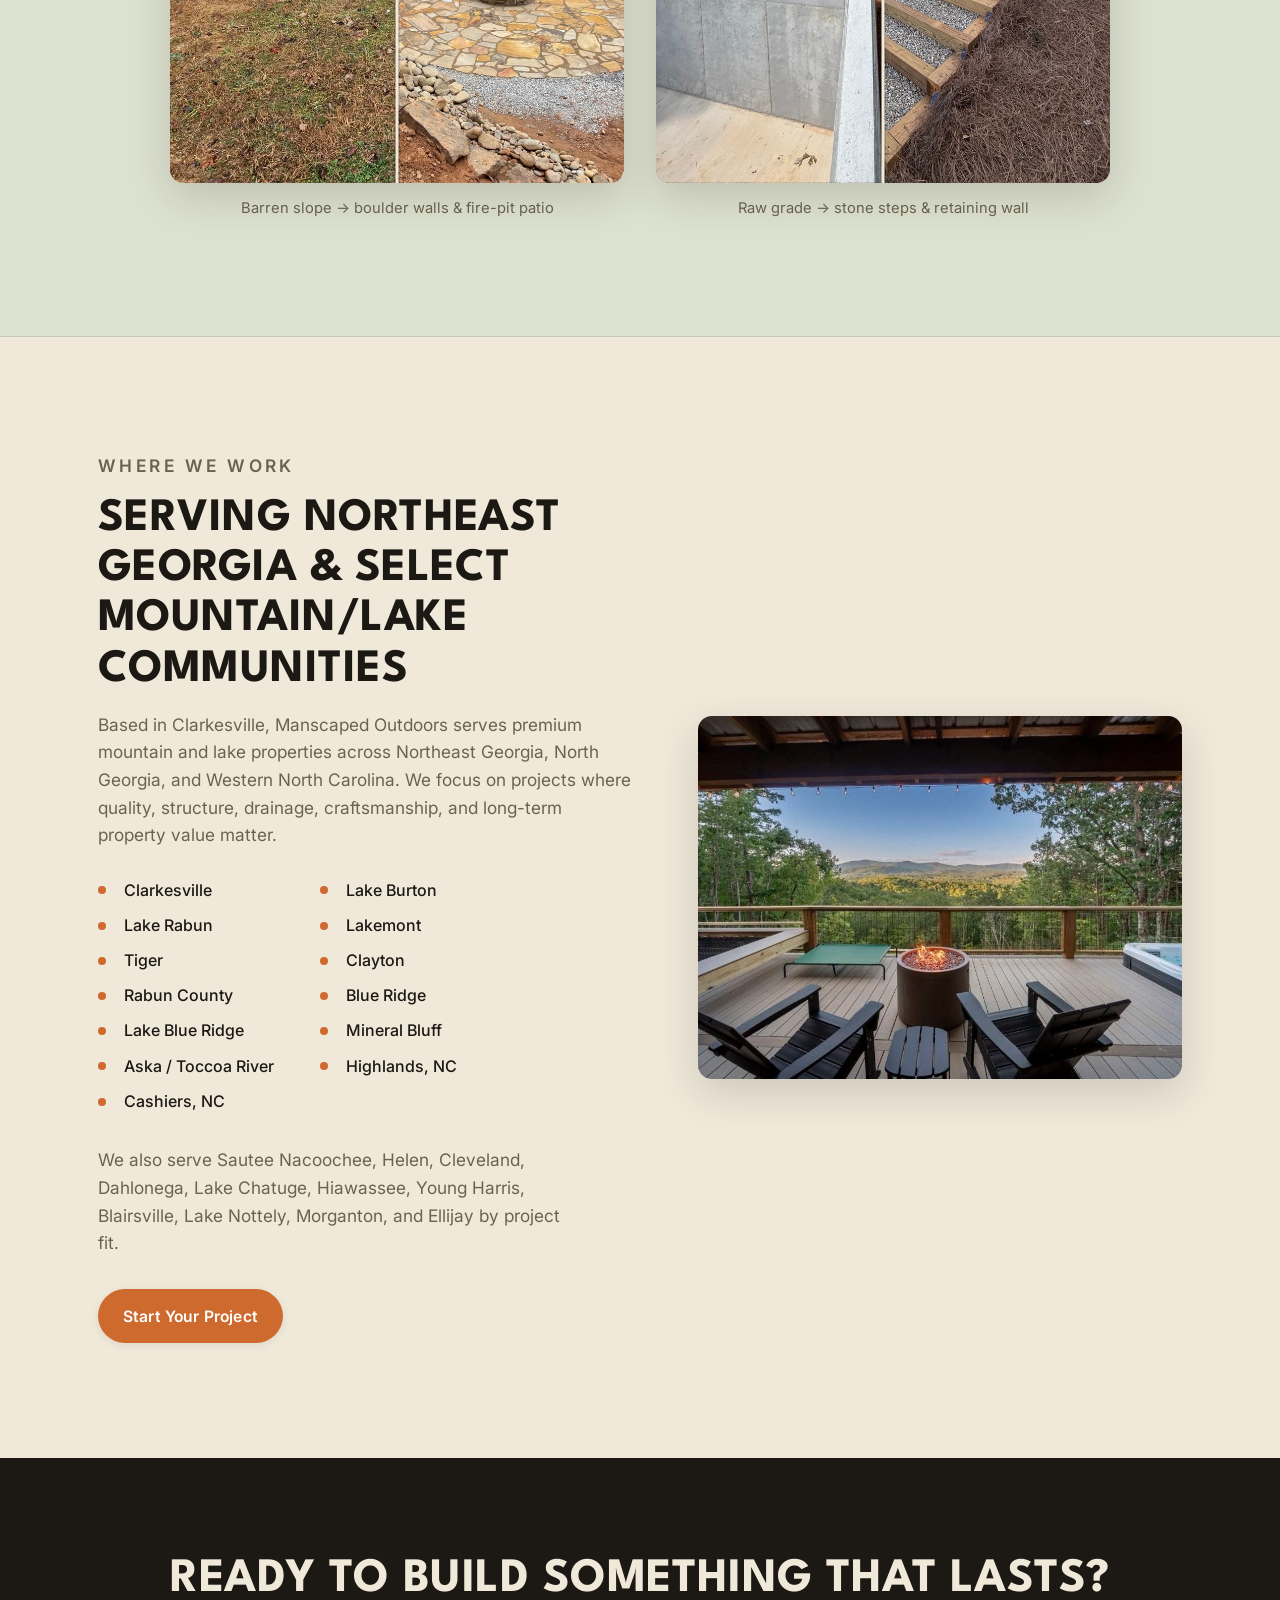
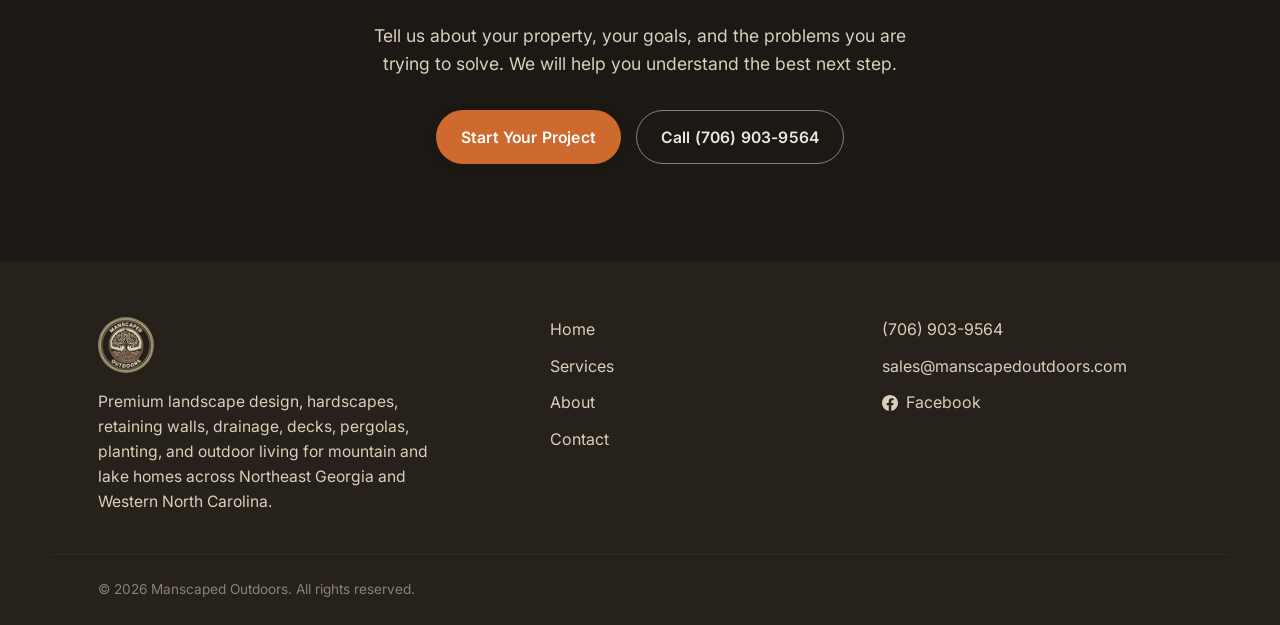
==== commit 0f6f3833: "Update contact info to (706) 903-9564 / sales@; fix mobile before/after slider scroll Phone and emai" ====
--- a/index.html
+++ b/index.html
@@ -42,9 +42,9 @@
       </nav>
 
       <div class="site-header__cta">
-        <a class="btn btn--phone" href="tel:+14698416524">
+        <a class="btn btn--phone" href="tel:+17069039564">
           <svg aria-hidden="true" viewBox="0 0 24 24" width="16" height="16"><path fill="currentColor" d="M6.6 10.8a15.5 15.5 0 0 0 6.6 6.6l2.2-2.2a1 1 0 0 1 1-.24 11.4 11.4 0 0 0 3.6.58 1 1 0 0 1 1 1V20a1 1 0 0 1-1 1A17 17 0 0 1 3 4a1 1 0 0 1 1-1h3.5a1 1 0 0 1 1 1 11.4 11.4 0 0 0 .58 3.6 1 1 0 0 1-.24 1z"/></svg>
-          <span>(469) 841-6524</span>
+          <span>(706) 903-9564</span>
         </a>
         <button class="nav-toggle" id="navToggle" aria-expanded="false" aria-controls="primaryNav" aria-label="Toggle navigation menu">
           <span></span><span></span><span></span>
@@ -271,7 +271,7 @@
         </p>
         <div class="cta-band__actions">
           <a class="btn btn--primary" href="contact.html">Start Your Project</a>
-          <a class="btn btn--ghost" href="tel:+14698416524">Call (469) 841-6524</a>
+          <a class="btn btn--ghost" href="tel:+17069039564">Call (706) 903-9564</a>
         </div>
       </div>
     </section>
@@ -291,8 +291,8 @@
         <a href="contact.html">Contact</a>
       </div>
       <div class="site-footer__contact">
-        <a href="tel:+14698416524">(469) 841-6524</a>
-        <a href="mailto:info@manscapedoutdoors.com">info@manscapedoutdoors.com</a>
+        <a href="tel:+17069039564">(706) 903-9564</a>
+        <a href="mailto:sales@manscapedoutdoors.com">sales@manscapedoutdoors.com</a>
         <a class="site-footer__social" href="https://www.facebook.com/manscapedlawncare" target="_blank" rel="noopener noreferrer">
           <svg aria-hidden="true" viewBox="0 0 24 24" width="16" height="16"><path fill="currentColor" d="M24 12.07C24 5.4 18.63 0 12 0S0 5.4 0 12.07c0 6.02 4.39 11.01 10.13 11.93v-8.44H7.08v-3.49h3.05V9.41c0-3.02 1.79-4.69 4.53-4.69 1.31 0 2.68.24 2.68.24v2.97h-1.51c-1.49 0-1.95.93-1.95 1.88v2.26h3.32l-.53 3.49h-2.79v8.44C19.61 23.08 24 18.09 24 12.07z"/></svg>
           Facebook
--- a/css/styles.css
+++ b/css/styles.css
@@ -867,7 +867,7 @@
   overflow: hidden;
   box-shadow: var(--shadow-md);
   user-select: none;
-  touch-action: none;
+  touch-action: pan-y;
 }
 .ba__img {
   position: absolute;
@@ -934,6 +934,7 @@
   -webkit-appearance: none;
   appearance: none;
   background: transparent;
+  touch-action: pan-y;
 }
 .ba__range::-webkit-slider-thumb { -webkit-appearance: none; width: 46px; height: 100%; cursor: ew-resize; }
 .ba__range::-moz-range-thumb { width: 46px; height: 100%; border: 0; background: transparent; cursor: ew-resize; }
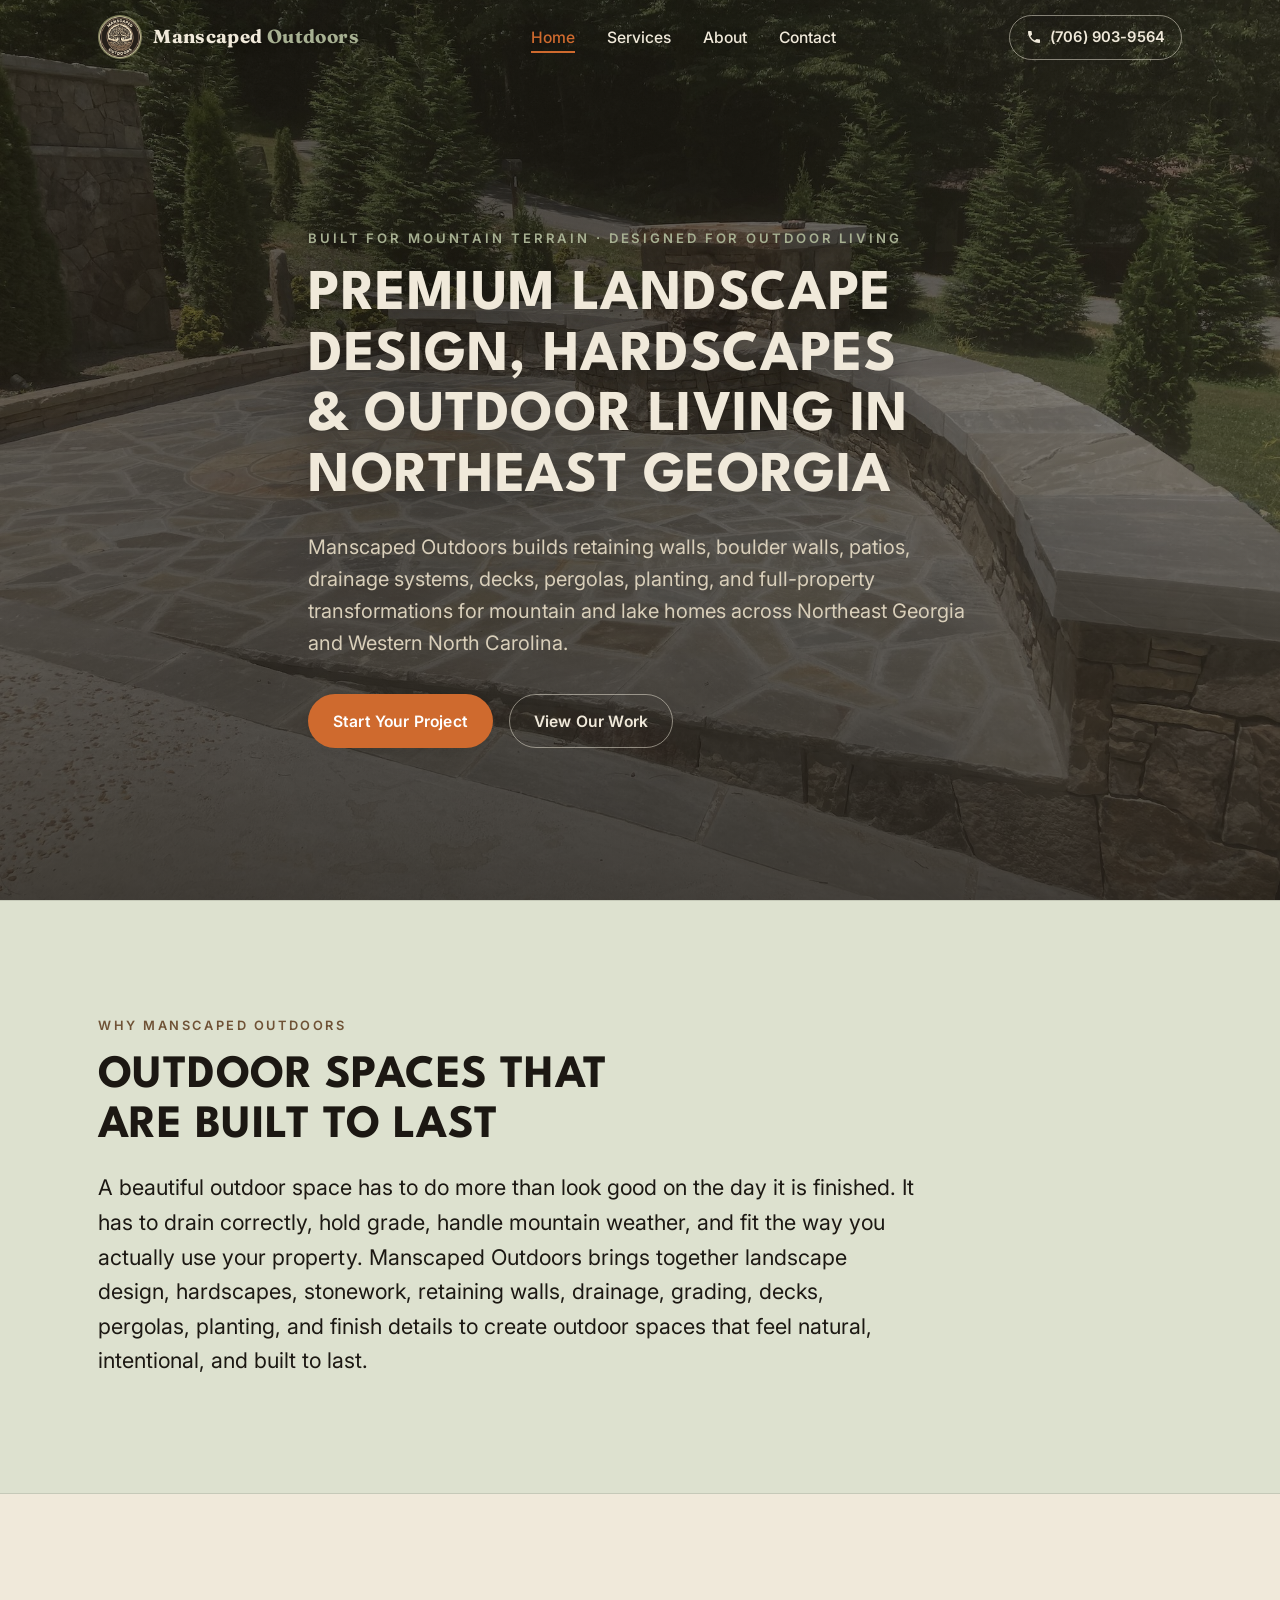
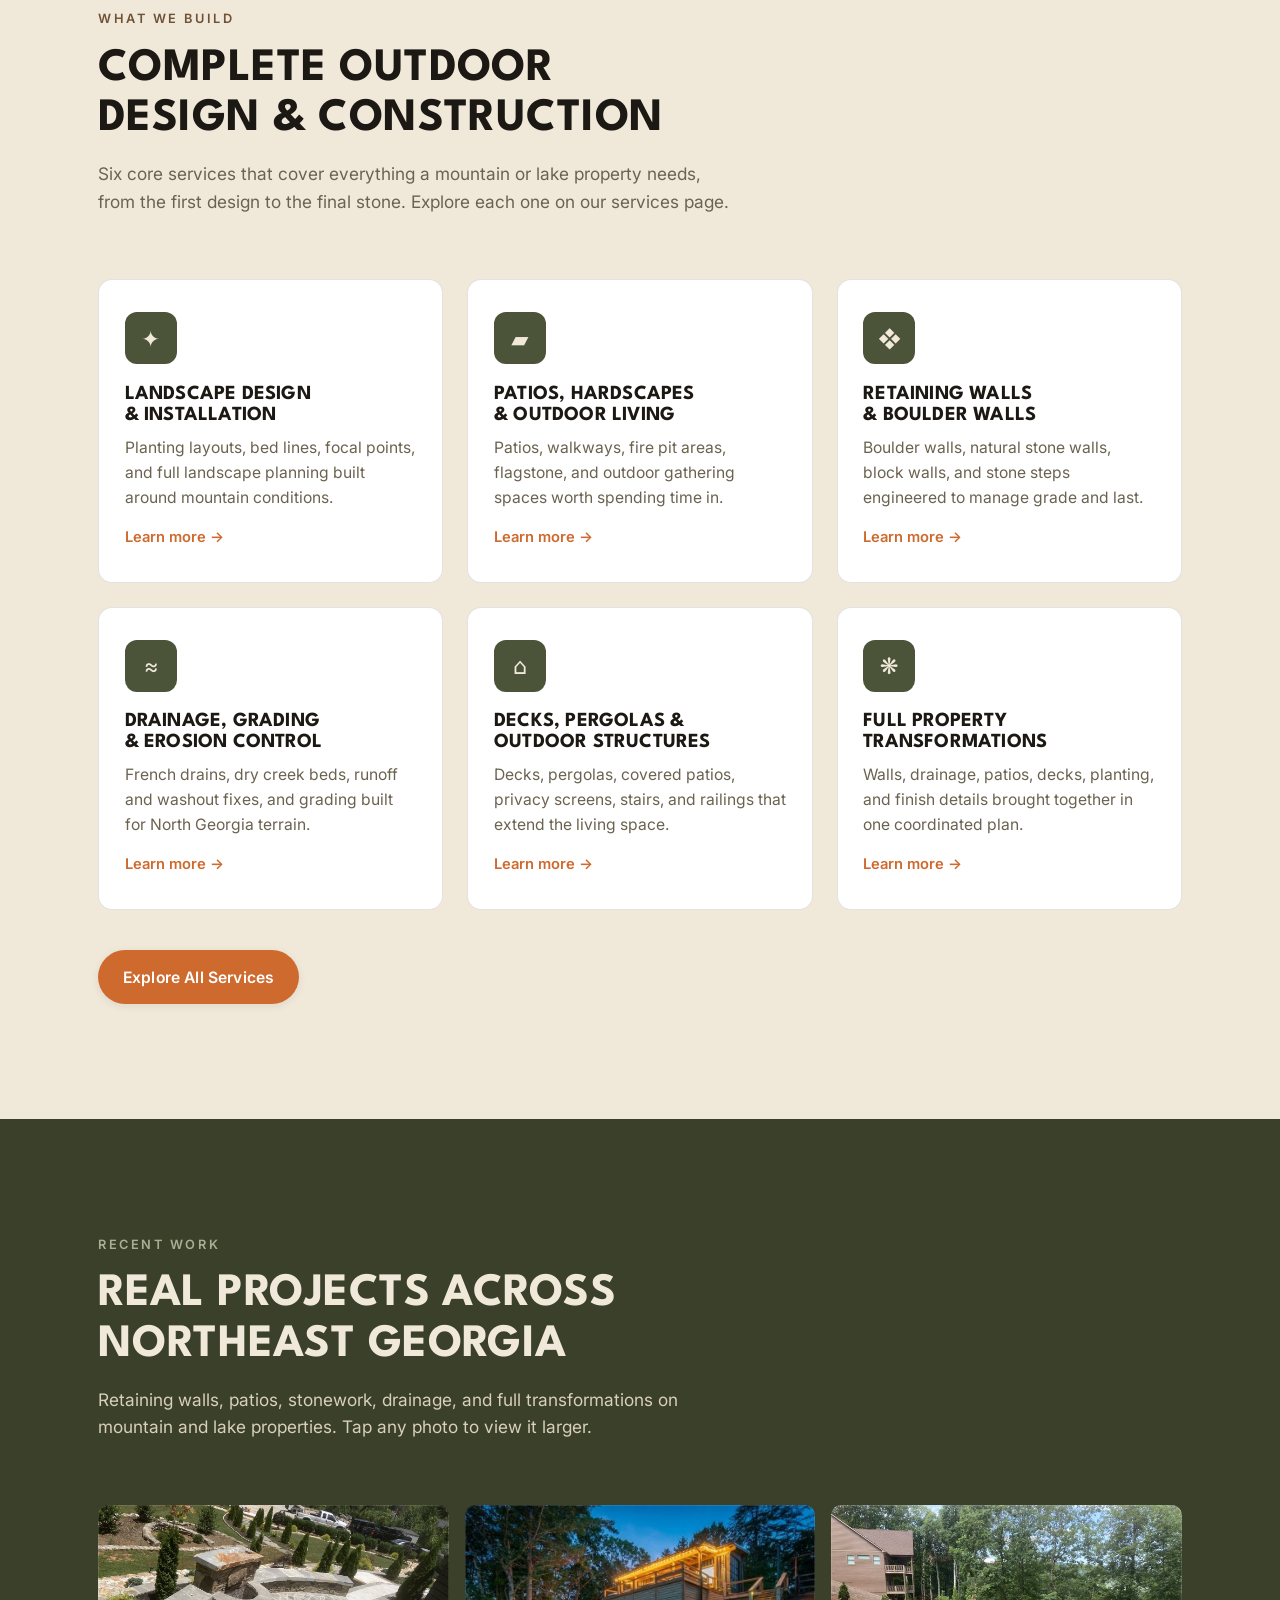
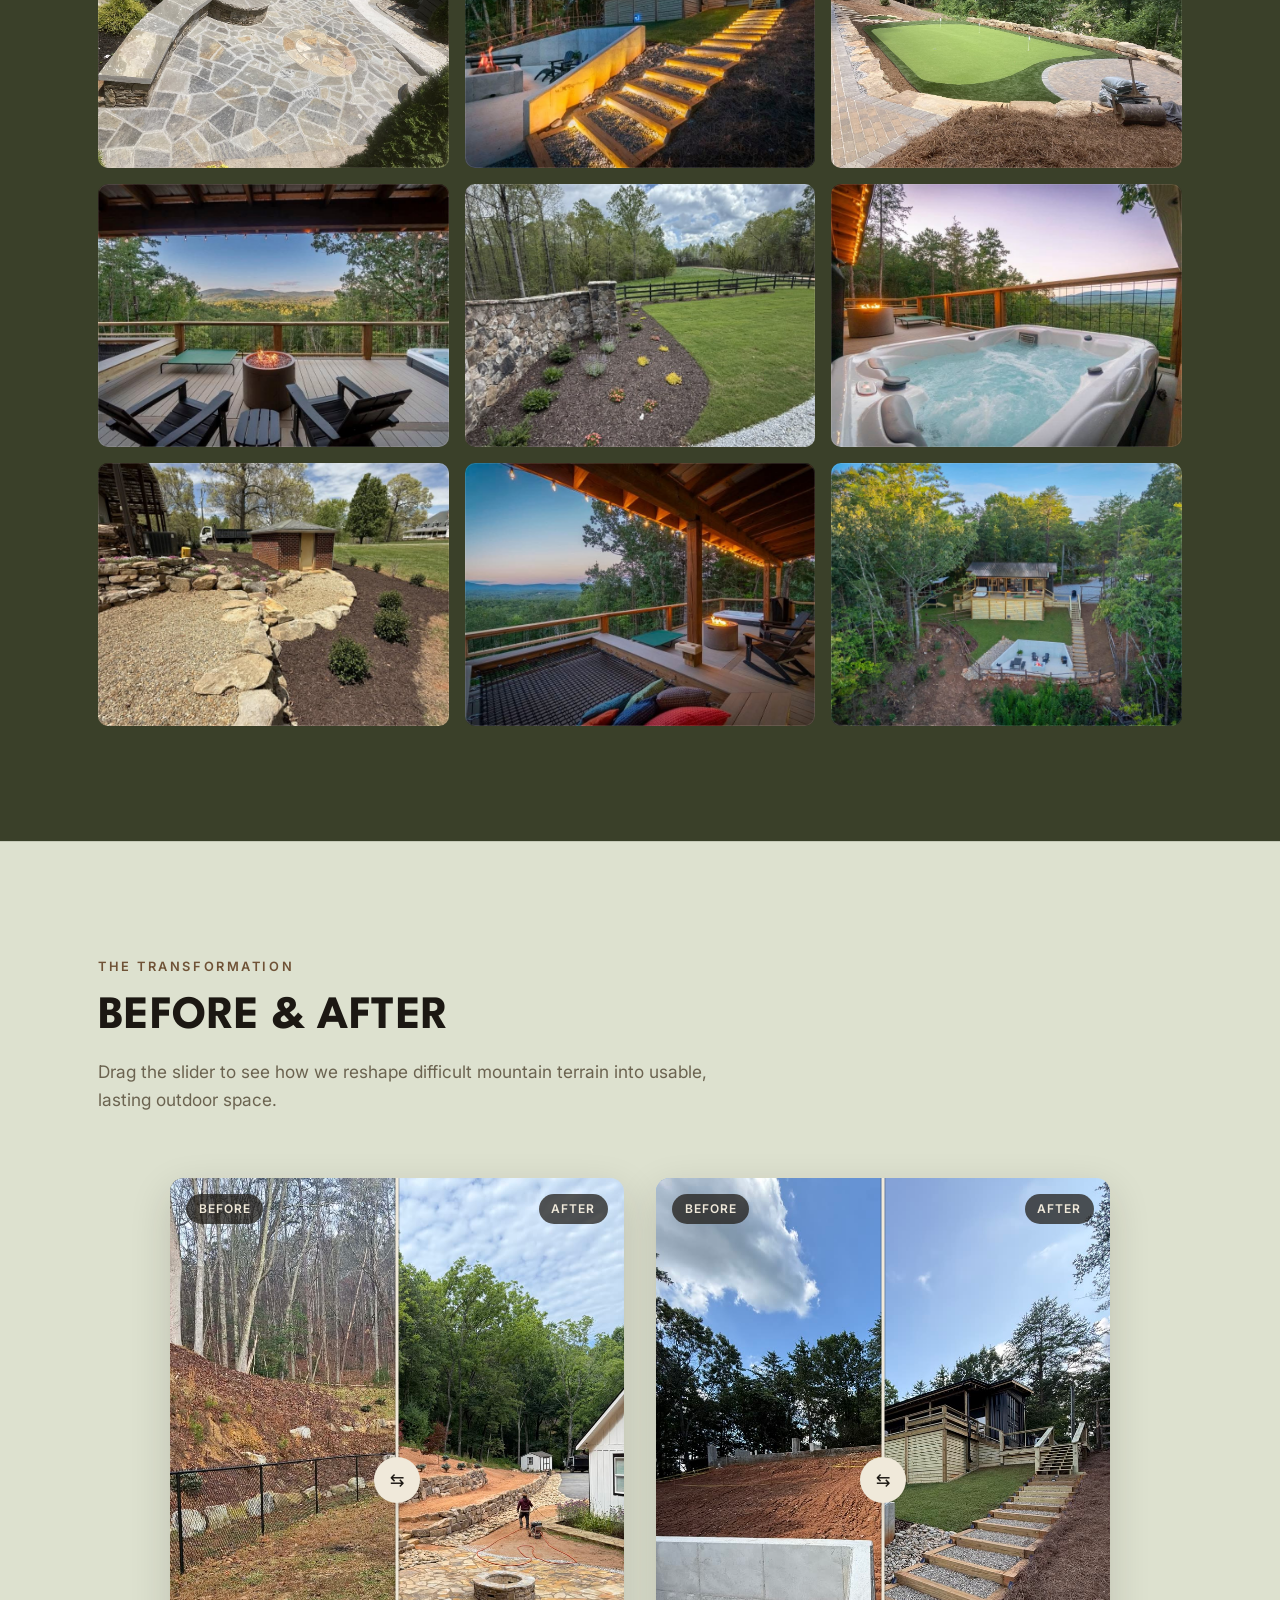
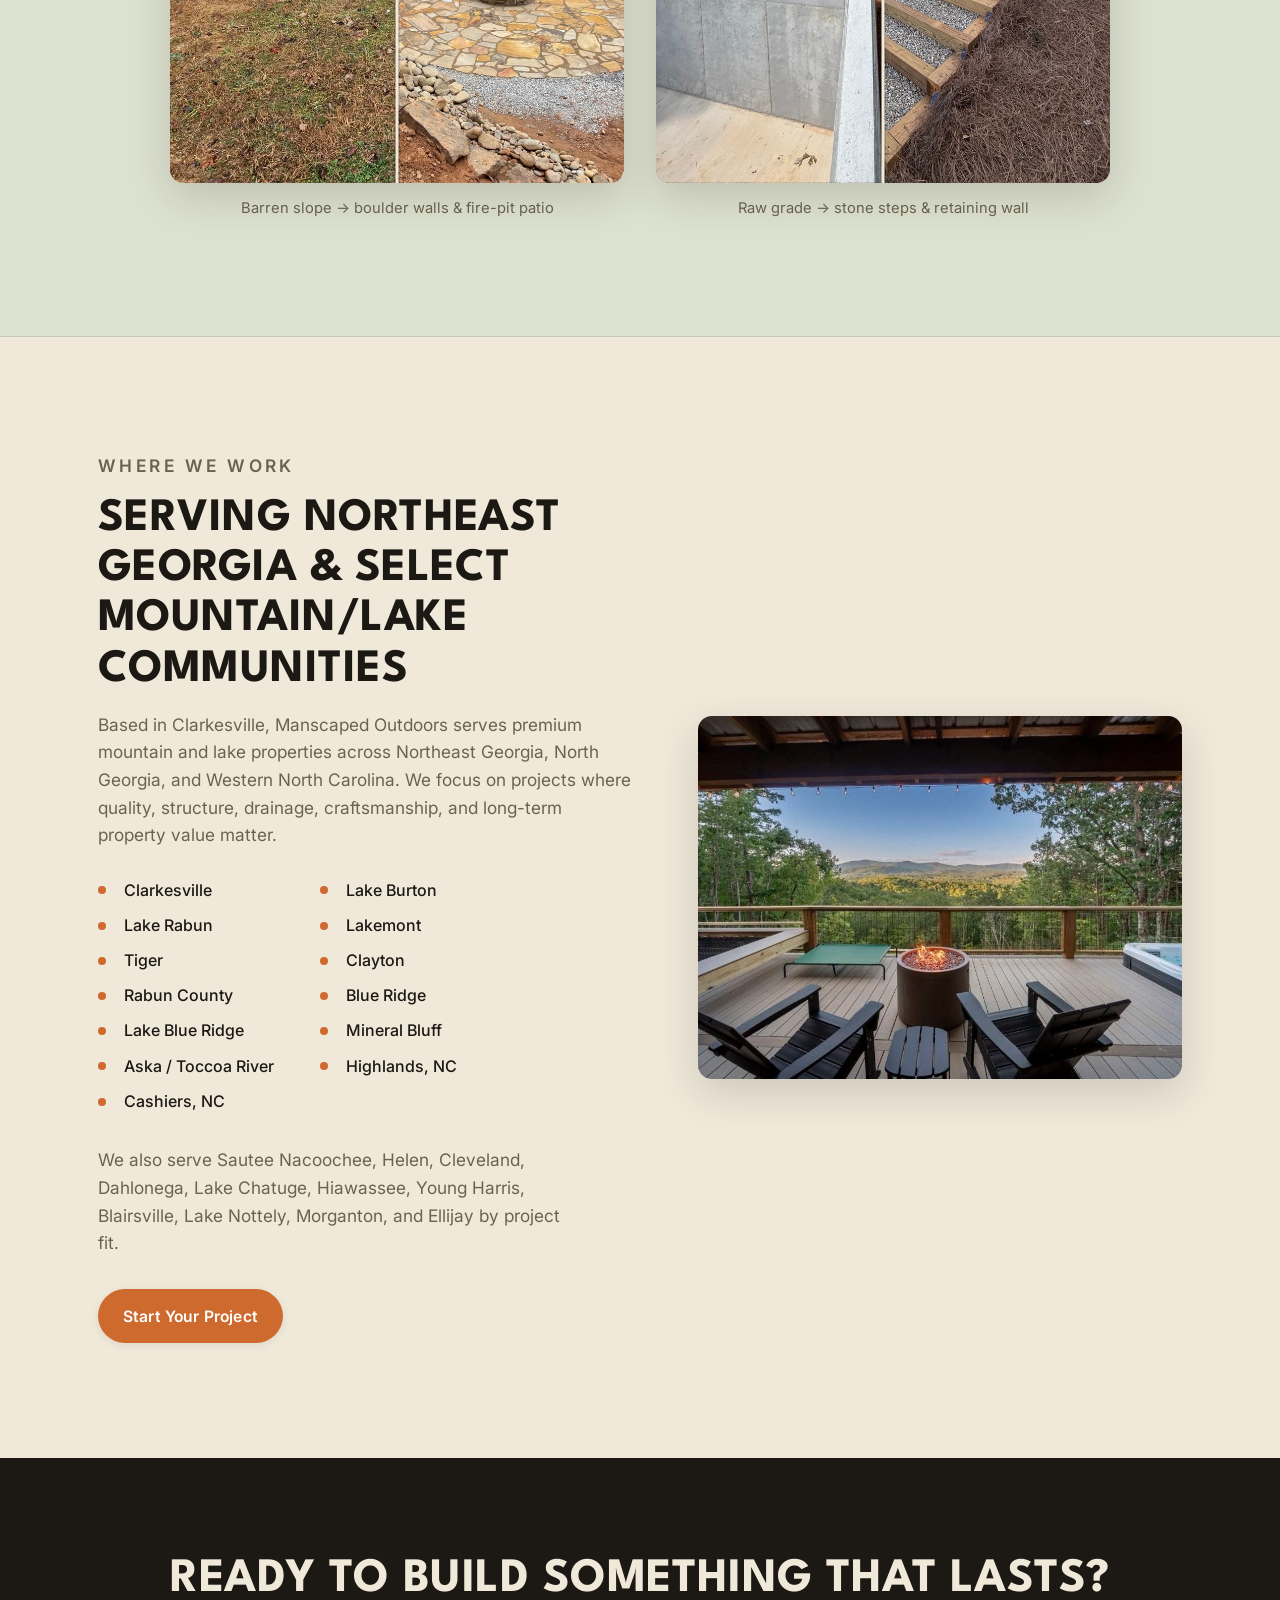
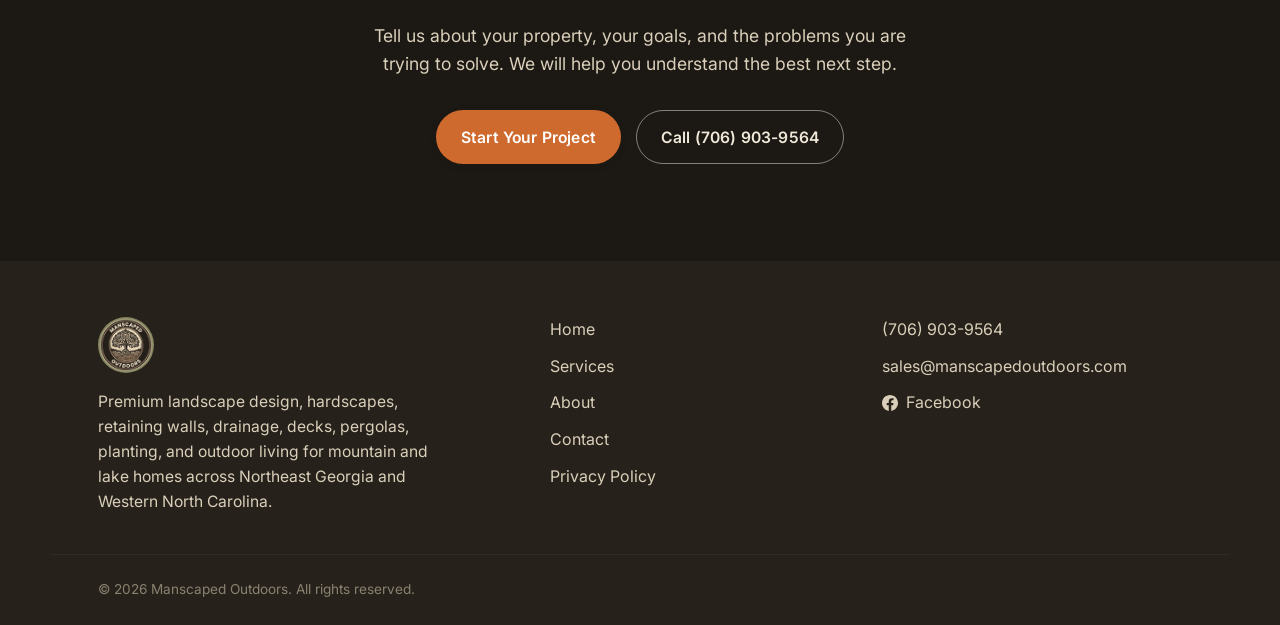
==== commit 59e88381: "Add privacy policy page and link it in the site footer Jared needs a real privacy-policy URL for Met" ====
--- a/index.html
+++ b/index.html
@@ -289,6 +289,7 @@
         <a href="services.html">Services</a>
         <a href="about.html">About</a>
         <a href="contact.html">Contact</a>
+        <a href="privacy-policy.html">Privacy Policy</a>
       </div>
       <div class="site-footer__contact">
         <a href="tel:+17069039564">(706) 903-9564</a>
--- a/css/styles.css
+++ b/css/styles.css
@@ -531,6 +531,17 @@
   transition: background 0.2s var(--ease);
 }
 .contact__form input[type="file"]::file-selector-button:hover { background: var(--trunk); }
+
+/* ---------- Legal ---------- */
+.legal { padding-block: 3rem 5rem; }
+.legal .container { max-width: 760px; }
+.legal h2 { font-size: 1.4rem; margin-top: 2.2rem; margin-bottom: 0.7rem; }
+.legal h2:first-child { margin-top: 0; }
+.legal p { color: var(--muted); line-height: 1.7; margin-bottom: 1rem; }
+.legal ul { color: var(--muted); line-height: 1.7; margin: 0 0 1rem 1.2rem; }
+.legal li { margin-bottom: 0.4rem; }
+.legal a { color: var(--ember); }
+.legal__updated { font-style: italic; color: var(--muted); margin-bottom: 2rem; }
 
 /* ---------- Footer ---------- */
 .site-footer { background: var(--bark-2); color: var(--cream-dim); padding-top: 3.5rem; }
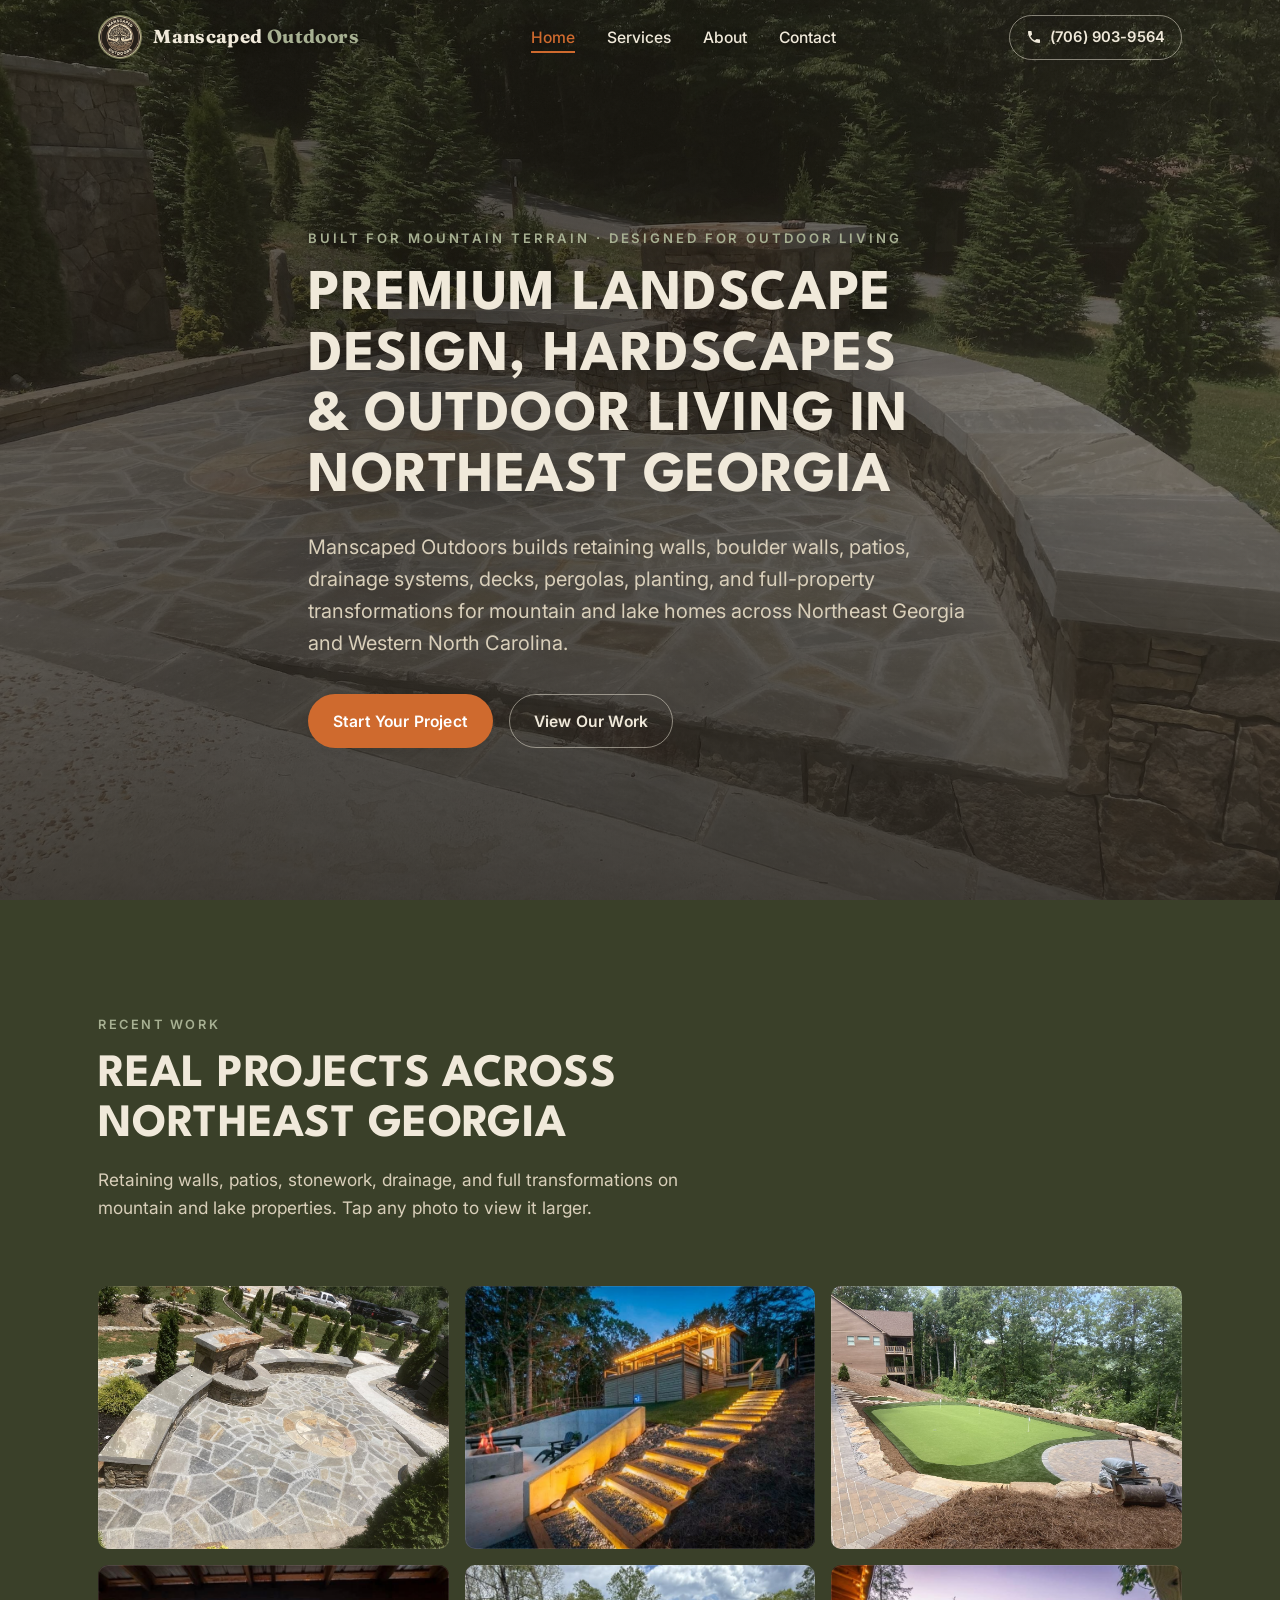
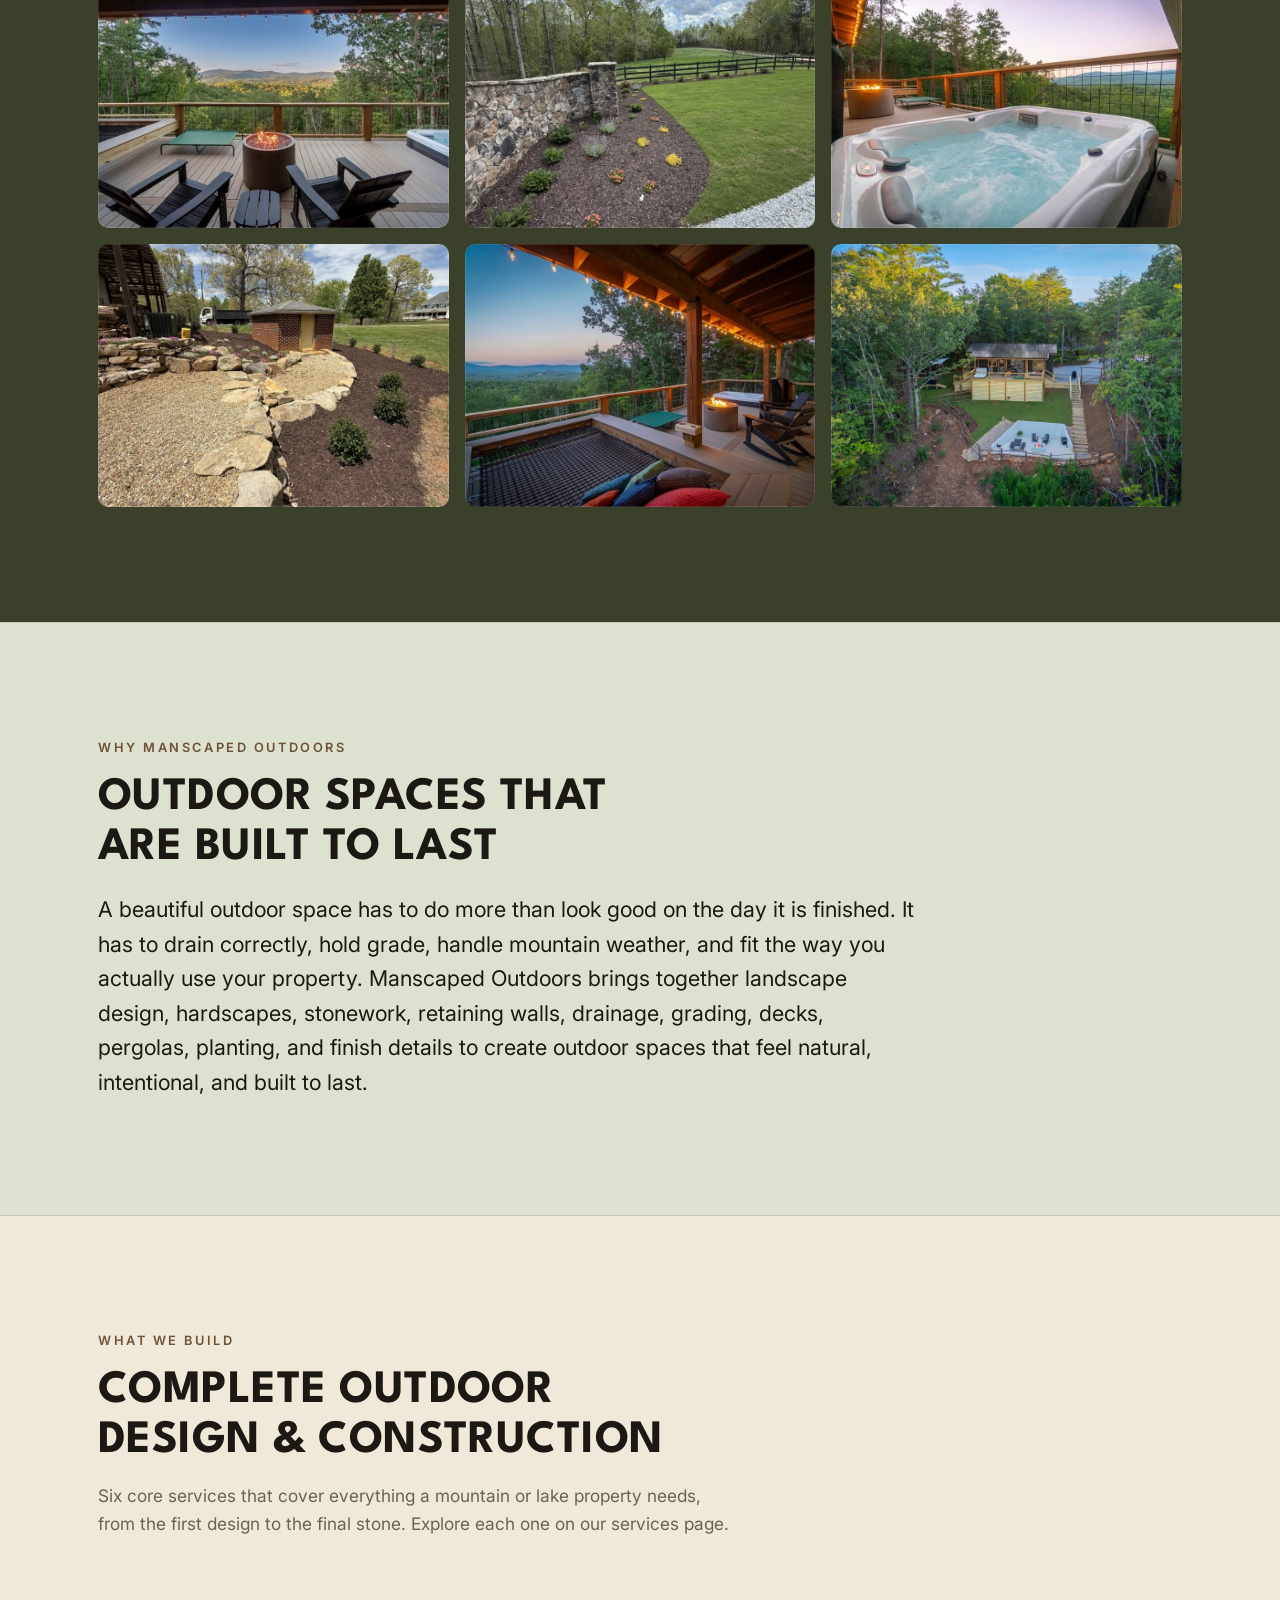
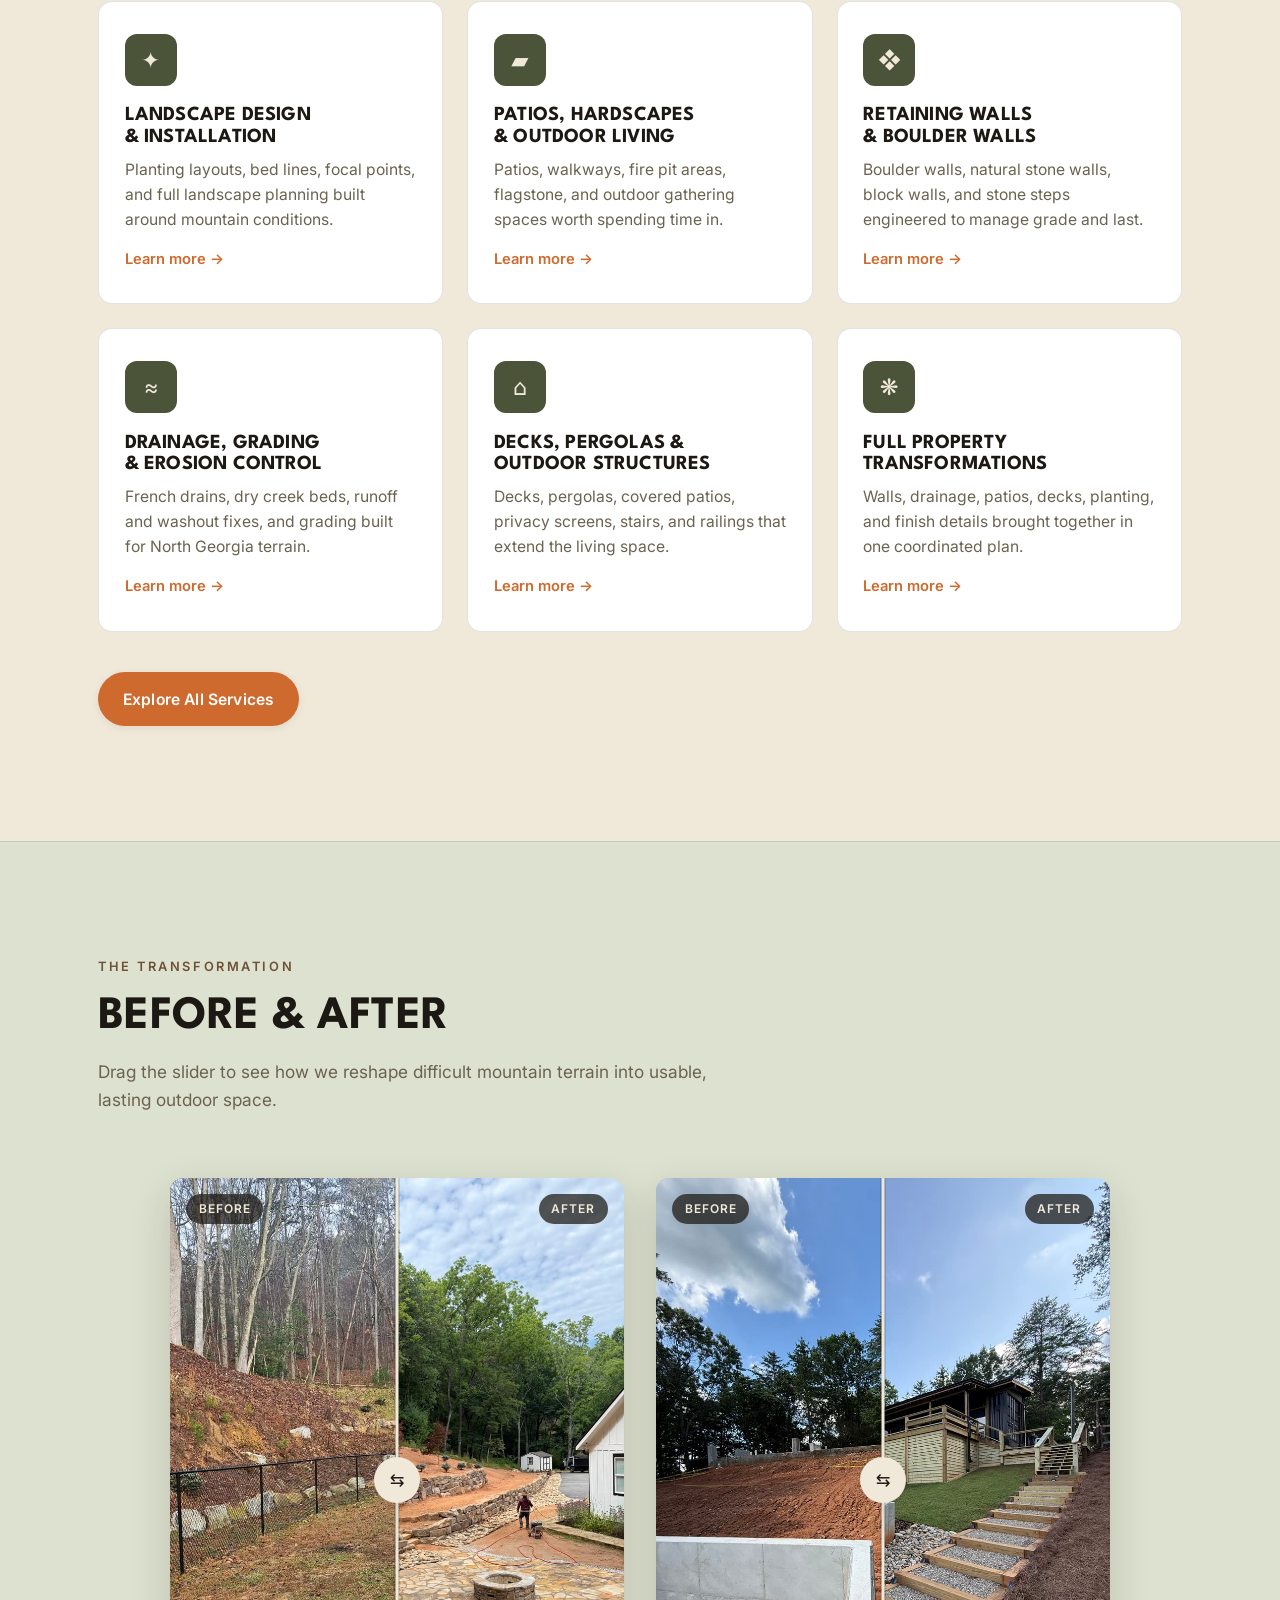
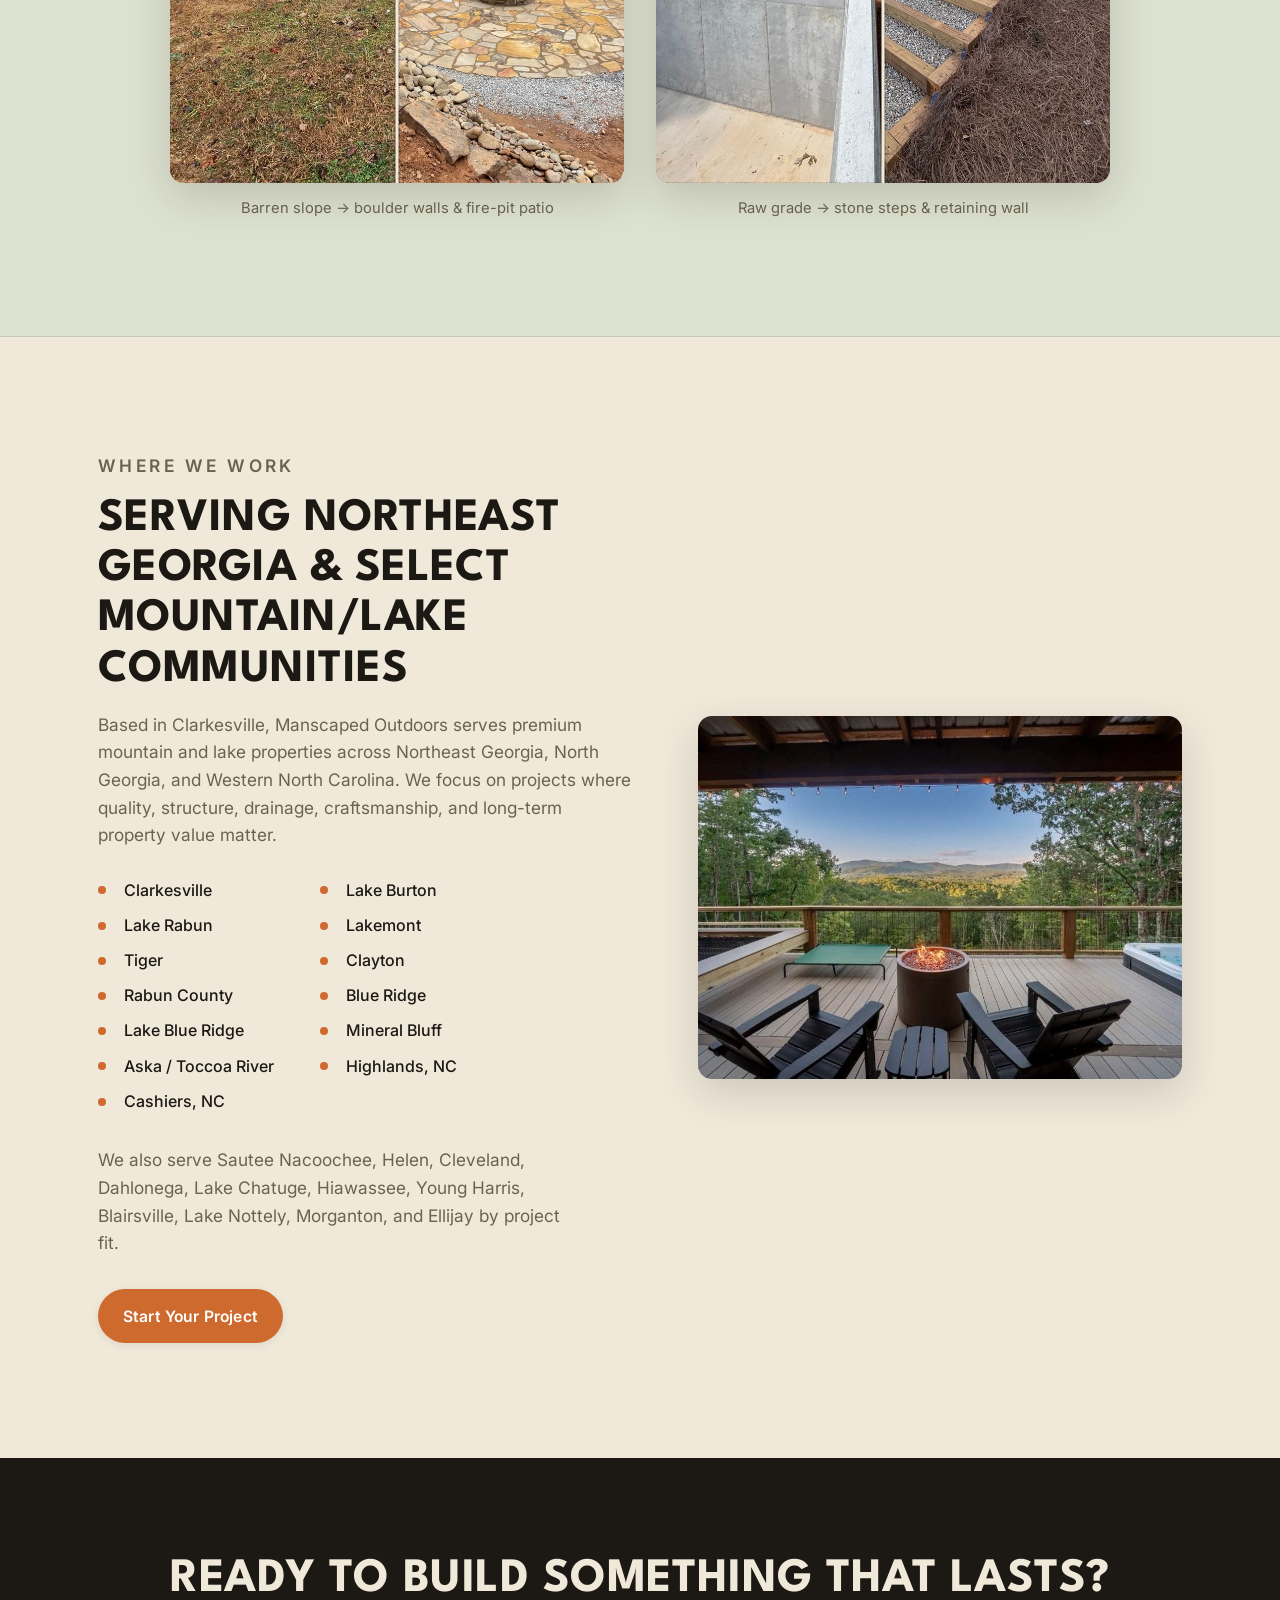
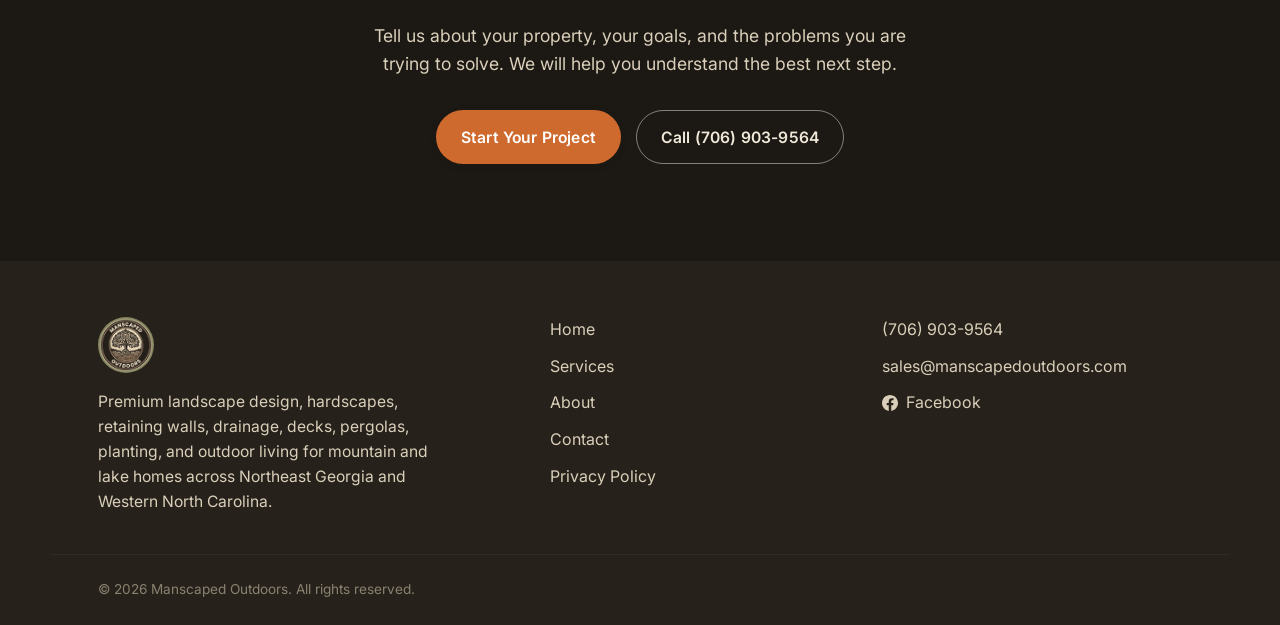
==== commit 32ee0830: "Move portfolio above intro so real projects appear one screen in Client feedback (Jared): visitors h" ====
--- a/index.html
+++ b/index.html
@@ -74,10 +74,36 @@
         </p>
         <div class="hero__actions">
           <a class="btn btn--primary" href="contact.html">Start Your Project</a>
-          <a class="btn btn--ghost" href="#portfolio">View Our Work</a>
-        </div>
-      </div>
-
+          <a class="btn btn--ghost" href="#before-after">View Our Work</a>
+        </div>
+      </div>
+
+    </section>
+
+    <!-- ============ PORTFOLIO ============ -->
+    <section class="section portfolio" id="portfolio" aria-labelledby="portfolio-title">
+      <div class="container">
+        <header class="section__head">
+          <p class="section__eyebrow">Recent work</p>
+          <h2 class="section__title" id="portfolio-title">Real projects across Northeast Georgia</h2>
+          <p class="section__intro">
+            Retaining walls, patios, stonework, drainage, and full transformations on
+            mountain and lake properties. Tap any photo to view it larger.
+          </p>
+        </header>
+
+        <div class="portfolio__grid" data-lightbox-gallery>
+          <button class="portfolio__item" data-full="assets/portfolio/portfolio-flagstone-patio.jpg"><img src="assets/portfolio/portfolio-flagstone-patio.jpg" alt="Flagstone patio with a stone column and manicured landscaping by Manscaped Outdoors" loading="lazy" /></button>
+          <button class="portfolio__item" data-full="assets/portfolio/IMG_5565.JPG"><img src="assets/portfolio/IMG_5565.JPG" alt="Illuminated natural stone steps and fire feature at dusk by Manscaped Outdoors" loading="lazy" /></button>
+          <button class="portfolio__item" data-full="assets/portfolio/portfolio-putting-green.jpg"><img src="assets/portfolio/portfolio-putting-green.jpg" alt="Backyard putting green with paver patio and boulder wall by Manscaped Outdoors" loading="lazy" /></button>
+          <button class="portfolio__item" data-full="assets/portfolio/IMG_5569.JPG"><img src="assets/portfolio/IMG_5569.JPG" alt="Deck with a fire pit and mountain view at dusk by Manscaped Outdoors" loading="lazy" /></button>
+          <button class="portfolio__item" data-full="assets/portfolio/portfolio-stone-column.jpg"><img src="assets/portfolio/portfolio-stone-column.jpg" alt="Natural stone entry column and planting beds by Manscaped Outdoors" loading="lazy" /></button>
+          <button class="portfolio__item" data-full="assets/portfolio/IMG_5571.JPG"><img src="assets/portfolio/IMG_5571.JPG" alt="Hot tub with a mountain view at dusk by Manscaped Outdoors" loading="lazy" /></button>
+          <button class="portfolio__item" data-full="assets/portfolio/portfolio-boulder-wall.jpg"><img src="assets/portfolio/portfolio-boulder-wall.jpg" alt="Boulder retaining wall and plantings with a mountain view by Manscaped Outdoors" loading="lazy" /></button>
+          <button class="portfolio__item" data-full="assets/portfolio/IMG_5572.JPG"><img src="assets/portfolio/IMG_5572.JPG" alt="Covered deck with string lights, fire pit, and mountain view by Manscaped Outdoors" loading="lazy" /></button>
+          <button class="portfolio__item" data-full="assets/portfolio/IMG_5564.JPG"><img src="assets/portfolio/IMG_5564.JPG" alt="Aerial view of a completed mountain-home outdoor project at dusk by Manscaped Outdoors" loading="lazy" /></button>
+        </div>
+      </div>
     </section>
 
     <!-- ============ INTRO ============ -->
@@ -155,32 +181,6 @@
         </div>
         <div style="margin-top: 2.5rem;">
           <a class="btn btn--primary" href="services.html">Explore All Services</a>
-        </div>
-      </div>
-    </section>
-
-    <!-- ============ PORTFOLIO ============ -->
-    <section class="section portfolio" id="portfolio" aria-labelledby="portfolio-title">
-      <div class="container">
-        <header class="section__head">
-          <p class="section__eyebrow">Recent work</p>
-          <h2 class="section__title" id="portfolio-title">Real projects across Northeast Georgia</h2>
-          <p class="section__intro">
-            Retaining walls, patios, stonework, drainage, and full transformations on
-            mountain and lake properties. Tap any photo to view it larger.
-          </p>
-        </header>
-
-        <div class="portfolio__grid" data-lightbox-gallery>
-          <button class="portfolio__item" data-full="assets/portfolio/portfolio-flagstone-patio.jpg"><img src="assets/portfolio/portfolio-flagstone-patio.jpg" alt="Flagstone patio with a stone column and manicured landscaping by Manscaped Outdoors" loading="lazy" /></button>
-          <button class="portfolio__item" data-full="assets/portfolio/IMG_5565.JPG"><img src="assets/portfolio/IMG_5565.JPG" alt="Illuminated natural stone steps and fire feature at dusk by Manscaped Outdoors" loading="lazy" /></button>
-          <button class="portfolio__item" data-full="assets/portfolio/portfolio-putting-green.jpg"><img src="assets/portfolio/portfolio-putting-green.jpg" alt="Backyard putting green with paver patio and boulder wall by Manscaped Outdoors" loading="lazy" /></button>
-          <button class="portfolio__item" data-full="assets/portfolio/IMG_5569.JPG"><img src="assets/portfolio/IMG_5569.JPG" alt="Deck with a fire pit and mountain view at dusk by Manscaped Outdoors" loading="lazy" /></button>
-          <button class="portfolio__item" data-full="assets/portfolio/portfolio-stone-column.jpg"><img src="assets/portfolio/portfolio-stone-column.jpg" alt="Natural stone entry column and planting beds by Manscaped Outdoors" loading="lazy" /></button>
-          <button class="portfolio__item" data-full="assets/portfolio/IMG_5571.JPG"><img src="assets/portfolio/IMG_5571.JPG" alt="Hot tub with a mountain view at dusk by Manscaped Outdoors" loading="lazy" /></button>
-          <button class="portfolio__item" data-full="assets/portfolio/portfolio-boulder-wall.jpg"><img src="assets/portfolio/portfolio-boulder-wall.jpg" alt="Boulder retaining wall and plantings with a mountain view by Manscaped Outdoors" loading="lazy" /></button>
-          <button class="portfolio__item" data-full="assets/portfolio/IMG_5572.JPG"><img src="assets/portfolio/IMG_5572.JPG" alt="Covered deck with string lights, fire pit, and mountain view by Manscaped Outdoors" loading="lazy" /></button>
-          <button class="portfolio__item" data-full="assets/portfolio/IMG_5564.JPG"><img src="assets/portfolio/IMG_5564.JPG" alt="Aerial view of a completed mountain-home outdoor project at dusk by Manscaped Outdoors" loading="lazy" /></button>
         </div>
       </div>
     </section>
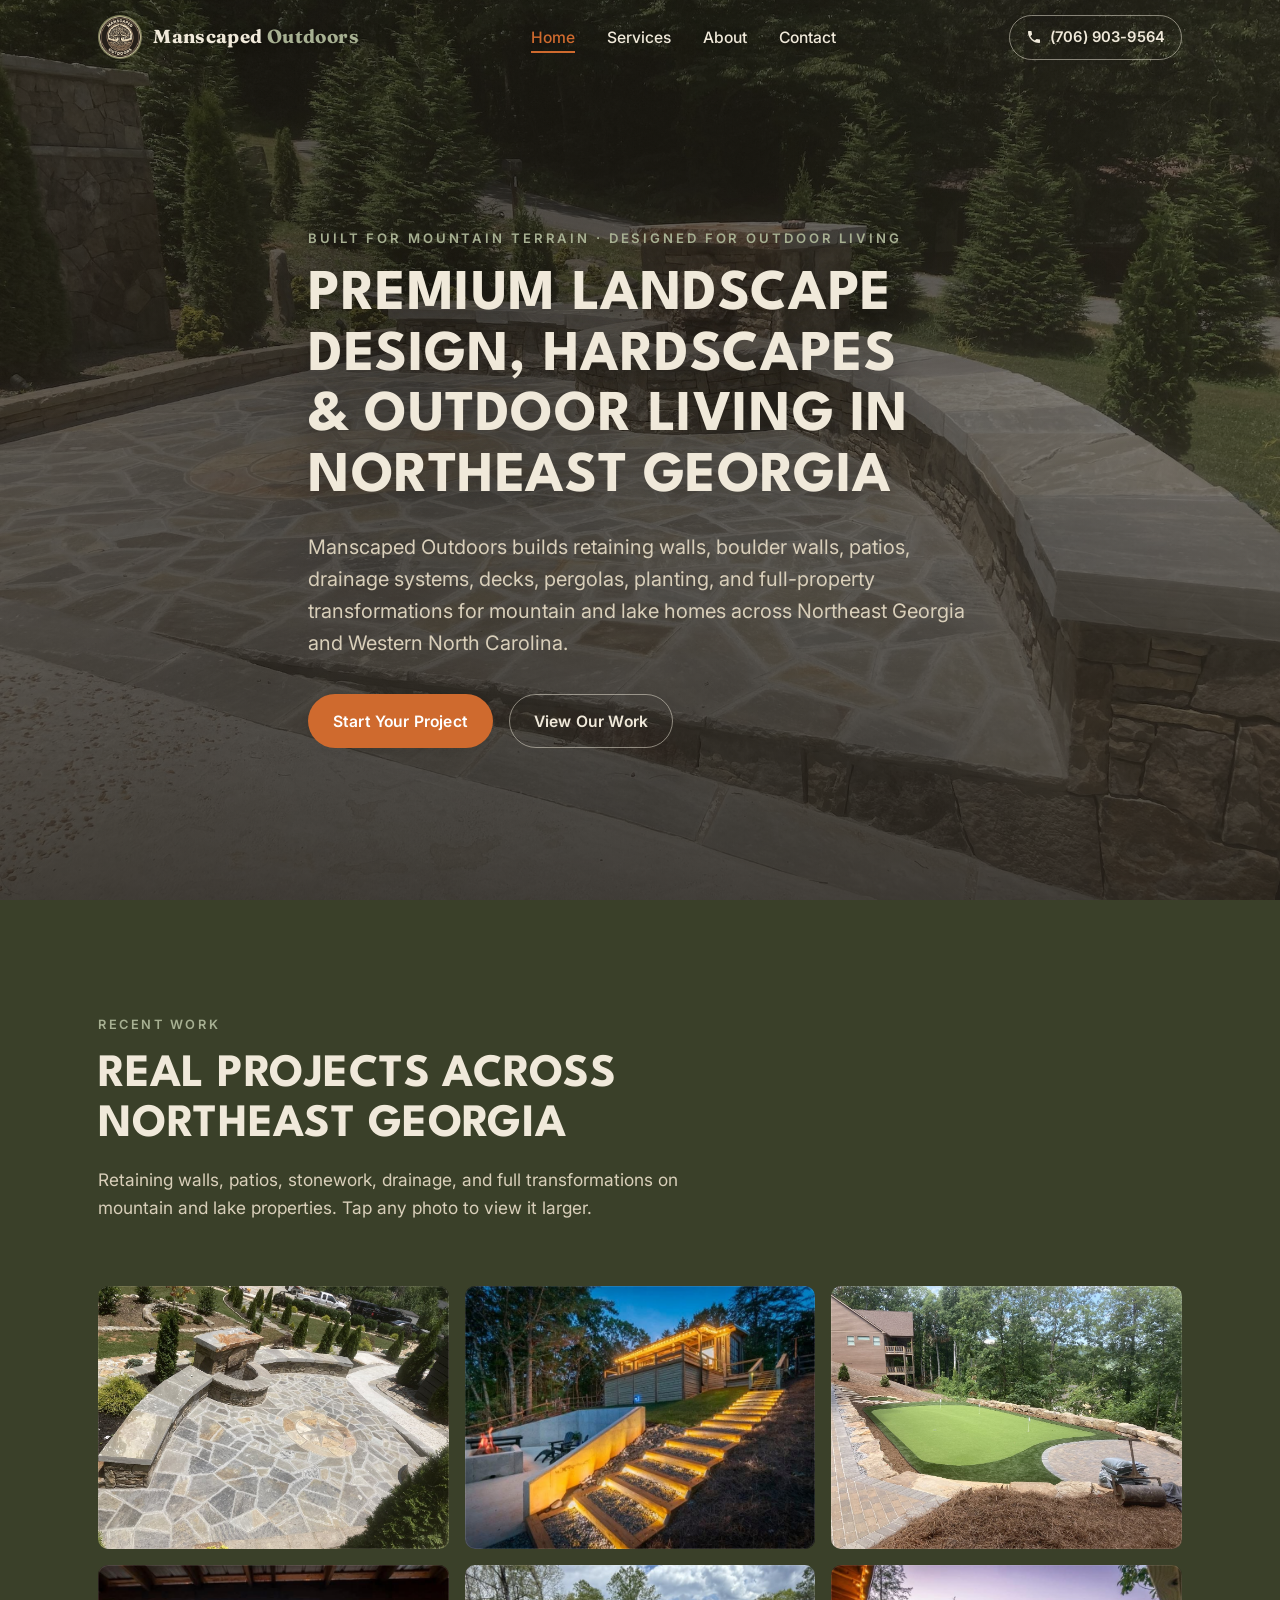
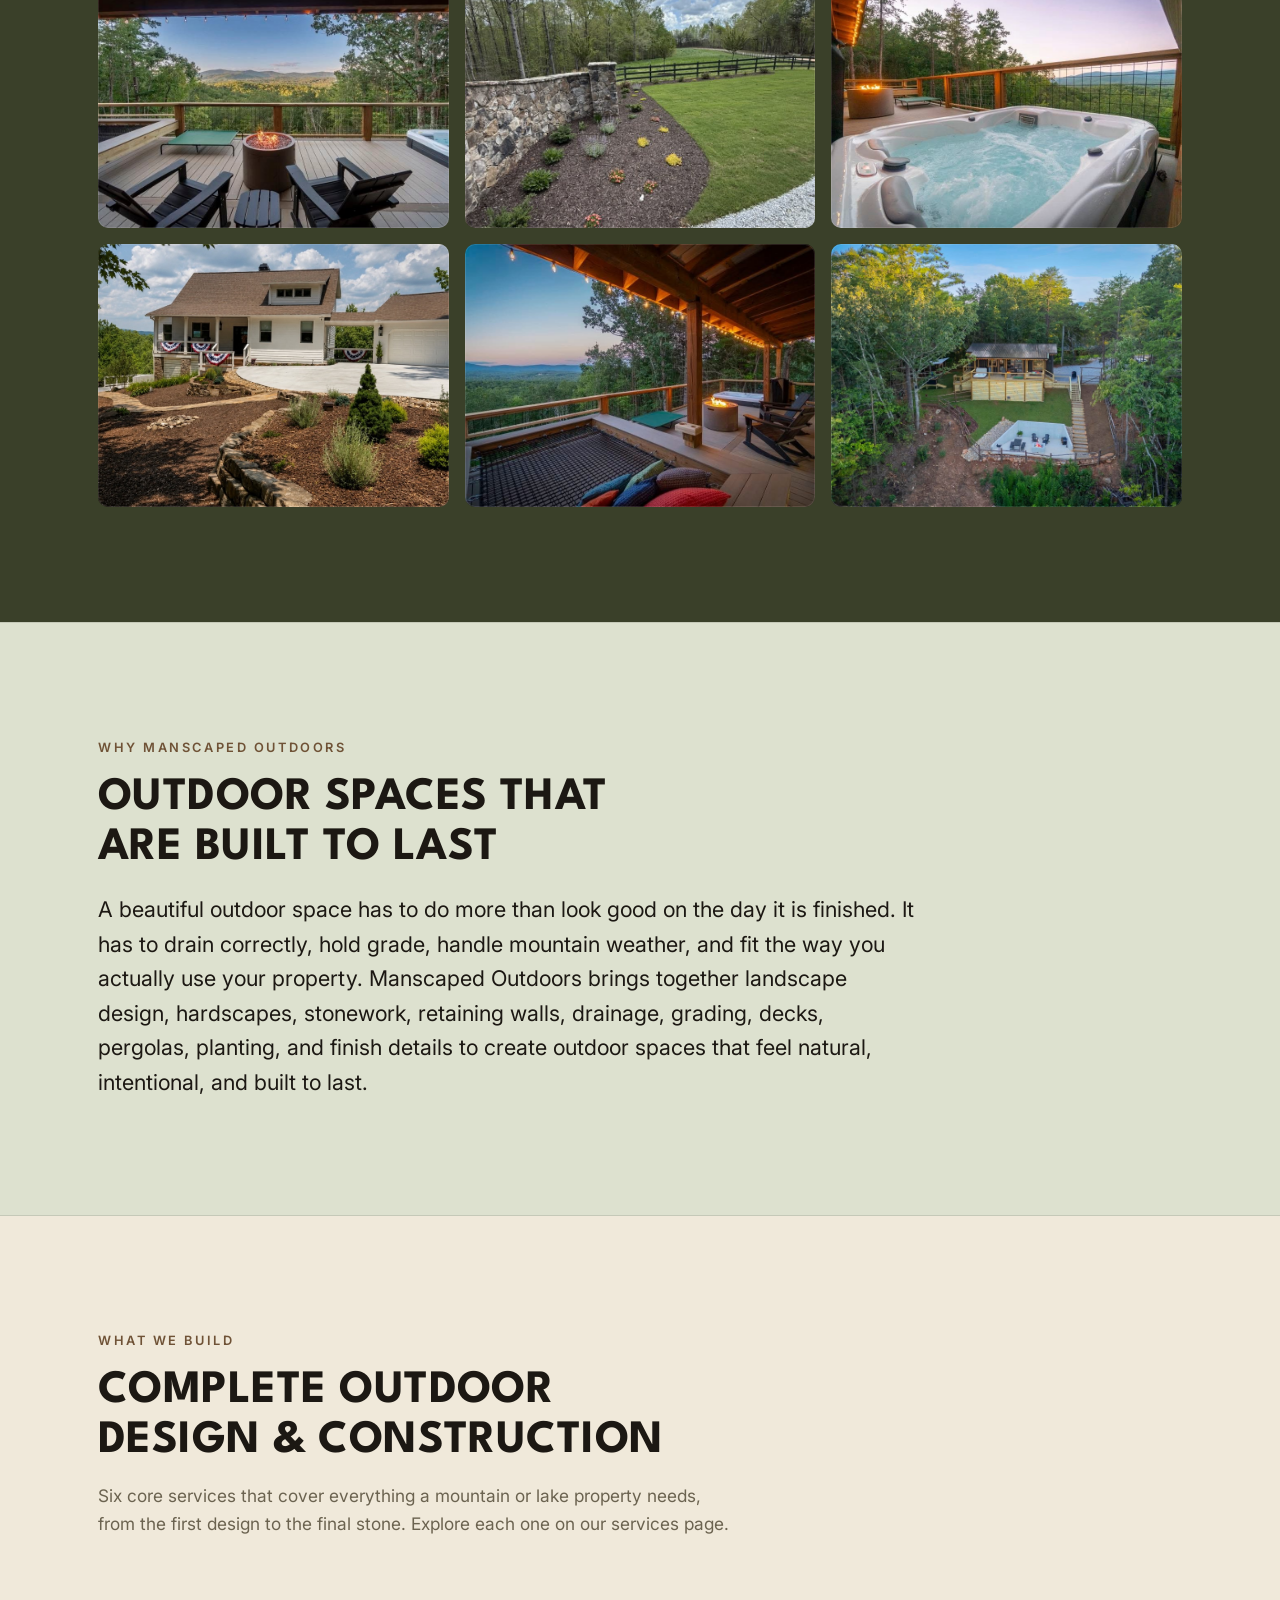
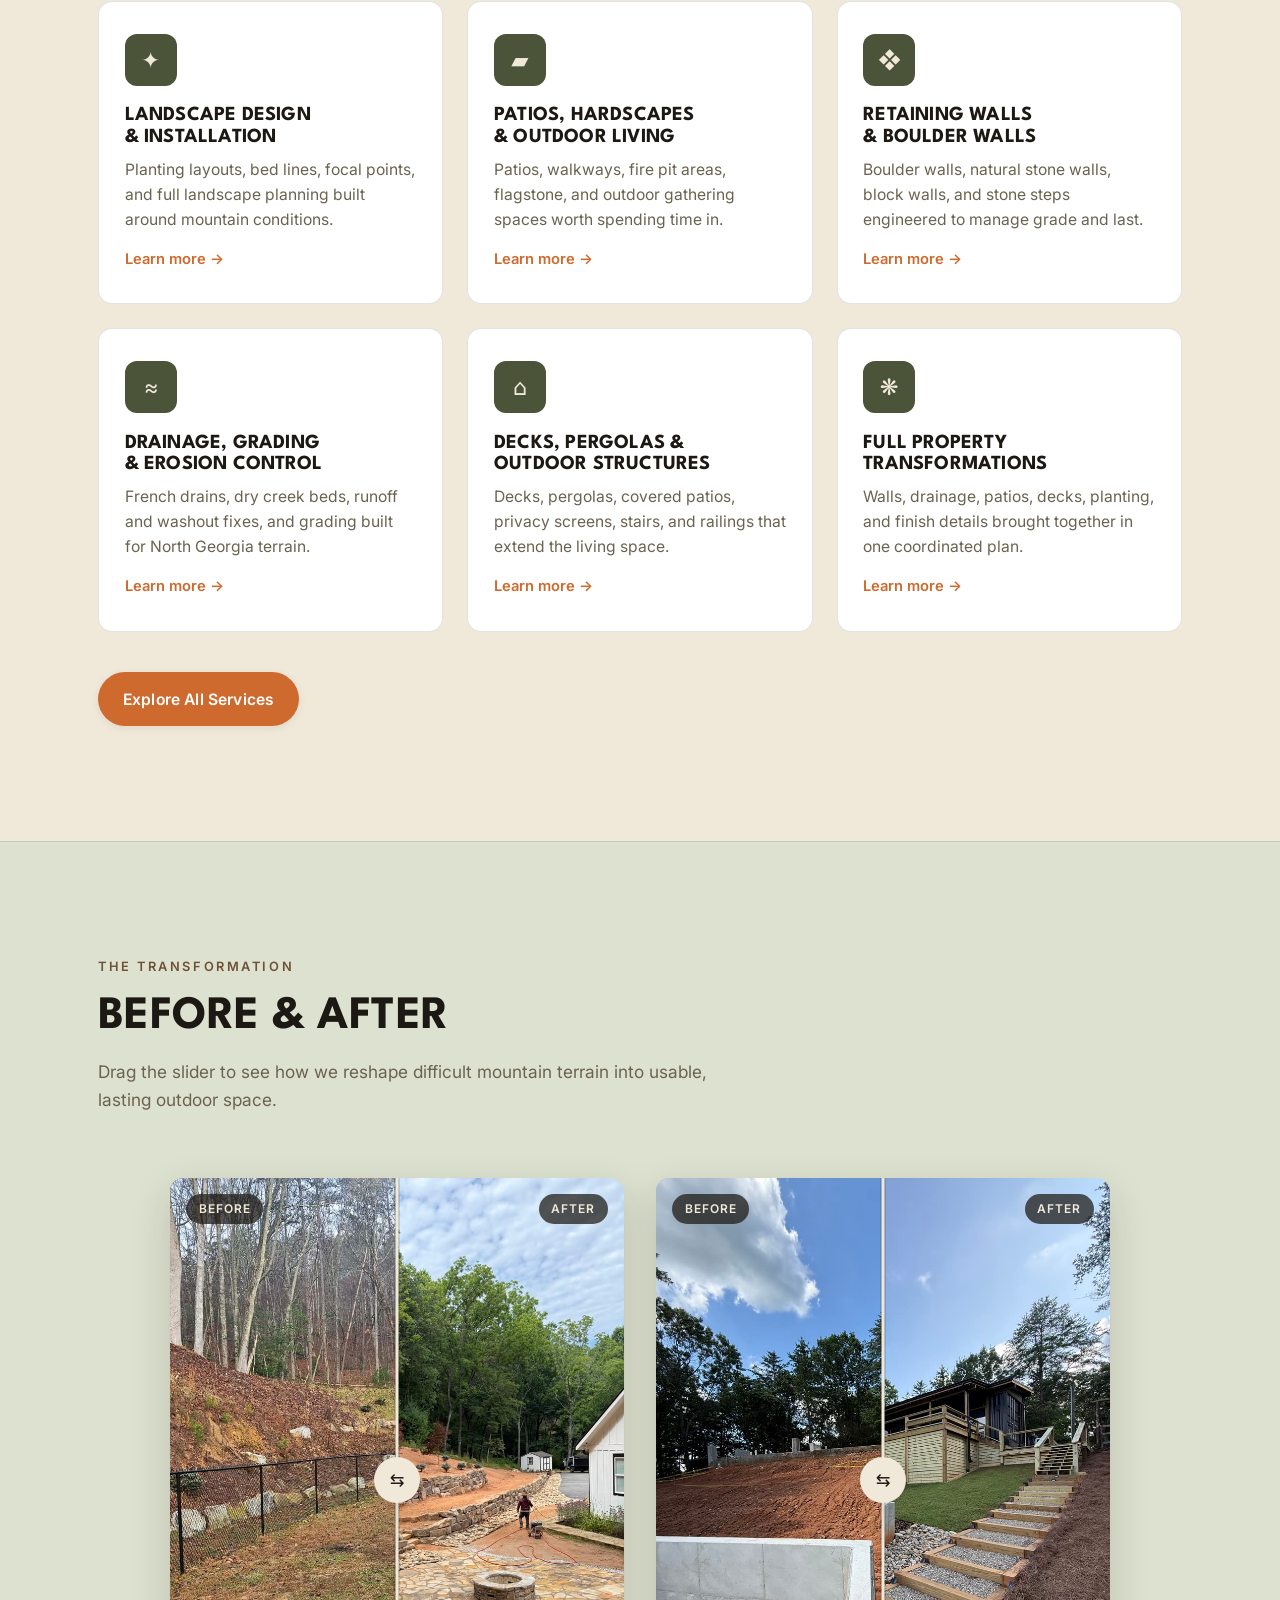
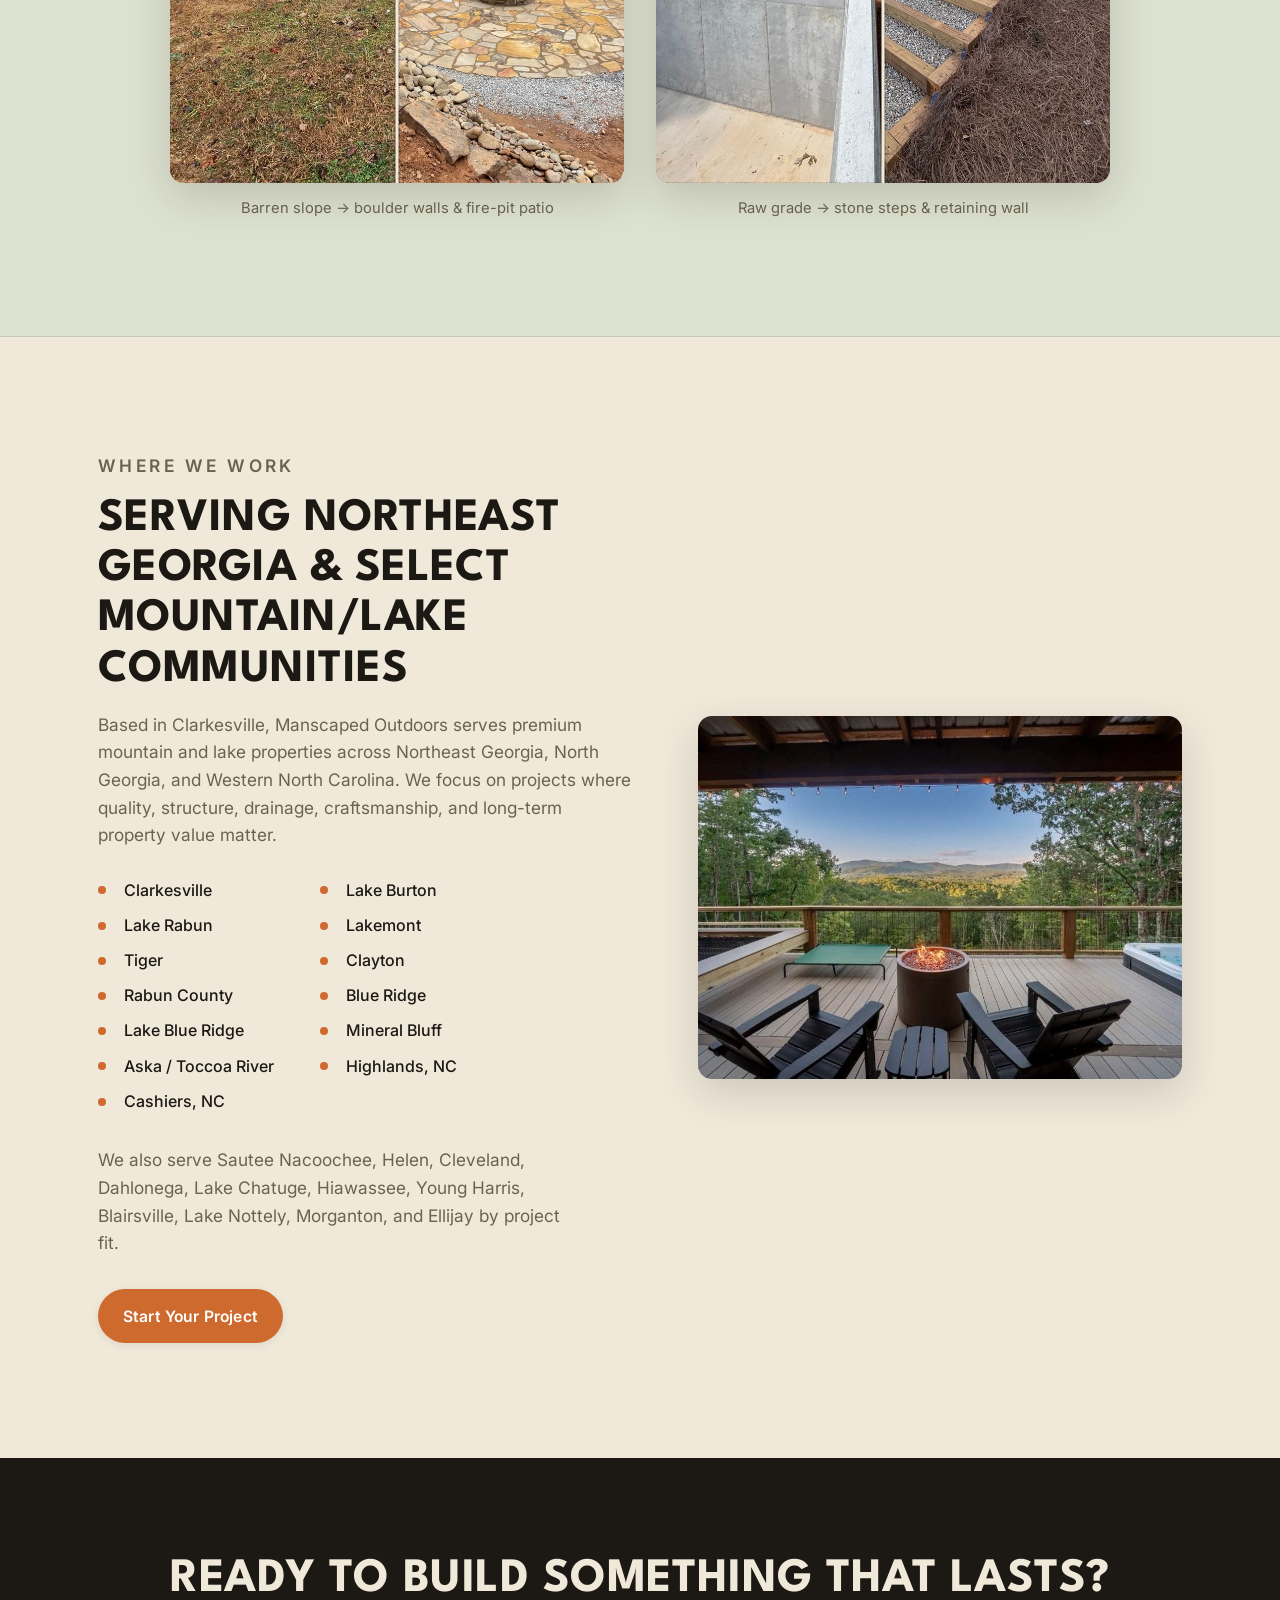
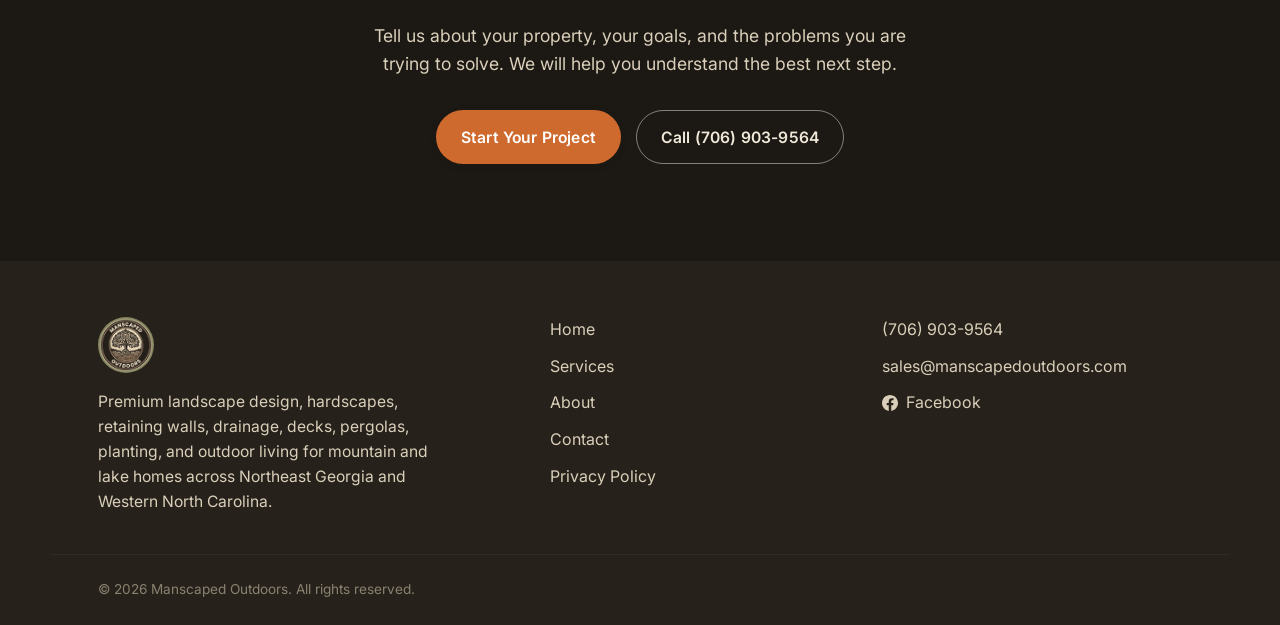
==== commit df3e0ae4: "Swap portfolio photo 7 for the farmhouse landscape shot Client request (Jared): replace the brick-ou" ====
--- a/index.html
+++ b/index.html
@@ -99,7 +99,7 @@
           <button class="portfolio__item" data-full="assets/portfolio/IMG_5569.JPG"><img src="assets/portfolio/IMG_5569.JPG" alt="Deck with a fire pit and mountain view at dusk by Manscaped Outdoors" loading="lazy" /></button>
           <button class="portfolio__item" data-full="assets/portfolio/portfolio-stone-column.jpg"><img src="assets/portfolio/portfolio-stone-column.jpg" alt="Natural stone entry column and planting beds by Manscaped Outdoors" loading="lazy" /></button>
           <button class="portfolio__item" data-full="assets/portfolio/IMG_5571.JPG"><img src="assets/portfolio/IMG_5571.JPG" alt="Hot tub with a mountain view at dusk by Manscaped Outdoors" loading="lazy" /></button>
-          <button class="portfolio__item" data-full="assets/portfolio/portfolio-boulder-wall.jpg"><img src="assets/portfolio/portfolio-boulder-wall.jpg" alt="Boulder retaining wall and plantings with a mountain view by Manscaped Outdoors" loading="lazy" /></button>
+          <button class="portfolio__item" data-full="assets/portfolio/portfolio-farmhouse-landscape.jpg"><img src="assets/portfolio/portfolio-farmhouse-landscape.jpg" alt="Natural stone retaining wall, mulched planting beds, and a curved driveway at a white farmhouse by Manscaped Outdoors" loading="lazy" /></button>
           <button class="portfolio__item" data-full="assets/portfolio/IMG_5572.JPG"><img src="assets/portfolio/IMG_5572.JPG" alt="Covered deck with string lights, fire pit, and mountain view by Manscaped Outdoors" loading="lazy" /></button>
           <button class="portfolio__item" data-full="assets/portfolio/IMG_5564.JPG"><img src="assets/portfolio/IMG_5564.JPG" alt="Aerial view of a completed mountain-home outdoor project at dusk by Manscaped Outdoors" loading="lazy" /></button>
         </div>
--- a/css/styles.css
+++ b/css/styles.css
@@ -597,6 +597,80 @@
   transition: background 0.2s var(--ease);
 }
 .lightbox__close:hover { background: rgba(240,233,218,0.22); }
+
+/* ---------- Success modal ---------- */
+.modal {
+  position: fixed;
+  inset: 0;
+  z-index: 120;
+  display: none;
+  place-items: center;
+  padding: var(--gutter);
+  background: rgba(20, 17, 13, 0.92);
+  backdrop-filter: blur(4px);
+}
+.modal.is-open { display: grid; }
+.modal__card {
+  position: relative;
+  width: min(540px, 100%);
+  padding: clamp(2.25rem, 5vw, 3.25rem) clamp(1.5rem, 5vw, 3rem);
+  text-align: center;
+  background: var(--bg);
+  border-radius: var(--radius);
+  box-shadow: var(--shadow-md);
+  animation: modal-in 0.4s var(--ease) both;
+}
+@keyframes modal-in {
+  from { opacity: 0; transform: translateY(18px) scale(0.97); }
+  to { opacity: 1; transform: none; }
+}
+.modal__close {
+  position: absolute;
+  top: 10px; right: 14px;
+  width: 40px; height: 40px;
+  font-size: 1.9rem;
+  line-height: 1;
+  color: var(--muted);
+  background: transparent;
+  border: 0;
+  border-radius: 50%;
+  transition: background 0.2s var(--ease), color 0.2s var(--ease);
+}
+.modal__close:hover { background: rgba(28, 24, 19, 0.07); color: var(--fg); }
+.modal__check {
+  display: block;
+  width: 74px; height: 74px;
+  margin: 0 auto 1.4rem;
+  color: var(--ember);
+}
+.modal__check svg { width: 100%; height: 100%; }
+.modal__check-ring { opacity: 0.32; }
+.modal__title { font-size: clamp(1.75rem, 4.5vw, 2.5rem); margin-bottom: 0.9rem; }
+.modal__text {
+  max-width: 42ch;
+  margin: 0 auto 0.7rem;
+  color: var(--muted);
+  font-size: 1.06rem;
+  line-height: 1.65;
+}
+/* kept on a single line at every width — shrinks rather than wraps.
+   Verified down to a 320px viewport; the small-screen padding trim below
+   is what buys the last few pixels. */
+.modal__urgent {
+  margin: 0 auto 2rem;
+  color: var(--muted);
+  font-size: clamp(0.75rem, 3.6vw, 1.06rem);
+  line-height: 1.5;
+  white-space: nowrap;
+}
+@media (max-width: 420px) {
+  .modal__card { padding-left: 1.1rem; padding-right: 1.1rem; }
+}
+.modal__phone { color: var(--ember); font-weight: 600; white-space: nowrap; }
+.modal__phone:hover { text-decoration: underline; }
+@media (prefers-reduced-motion: reduce) {
+  .modal__card { animation: none; }
+}
 
 /* ---------- Reveal on scroll ---------- */
 [data-reveal] {
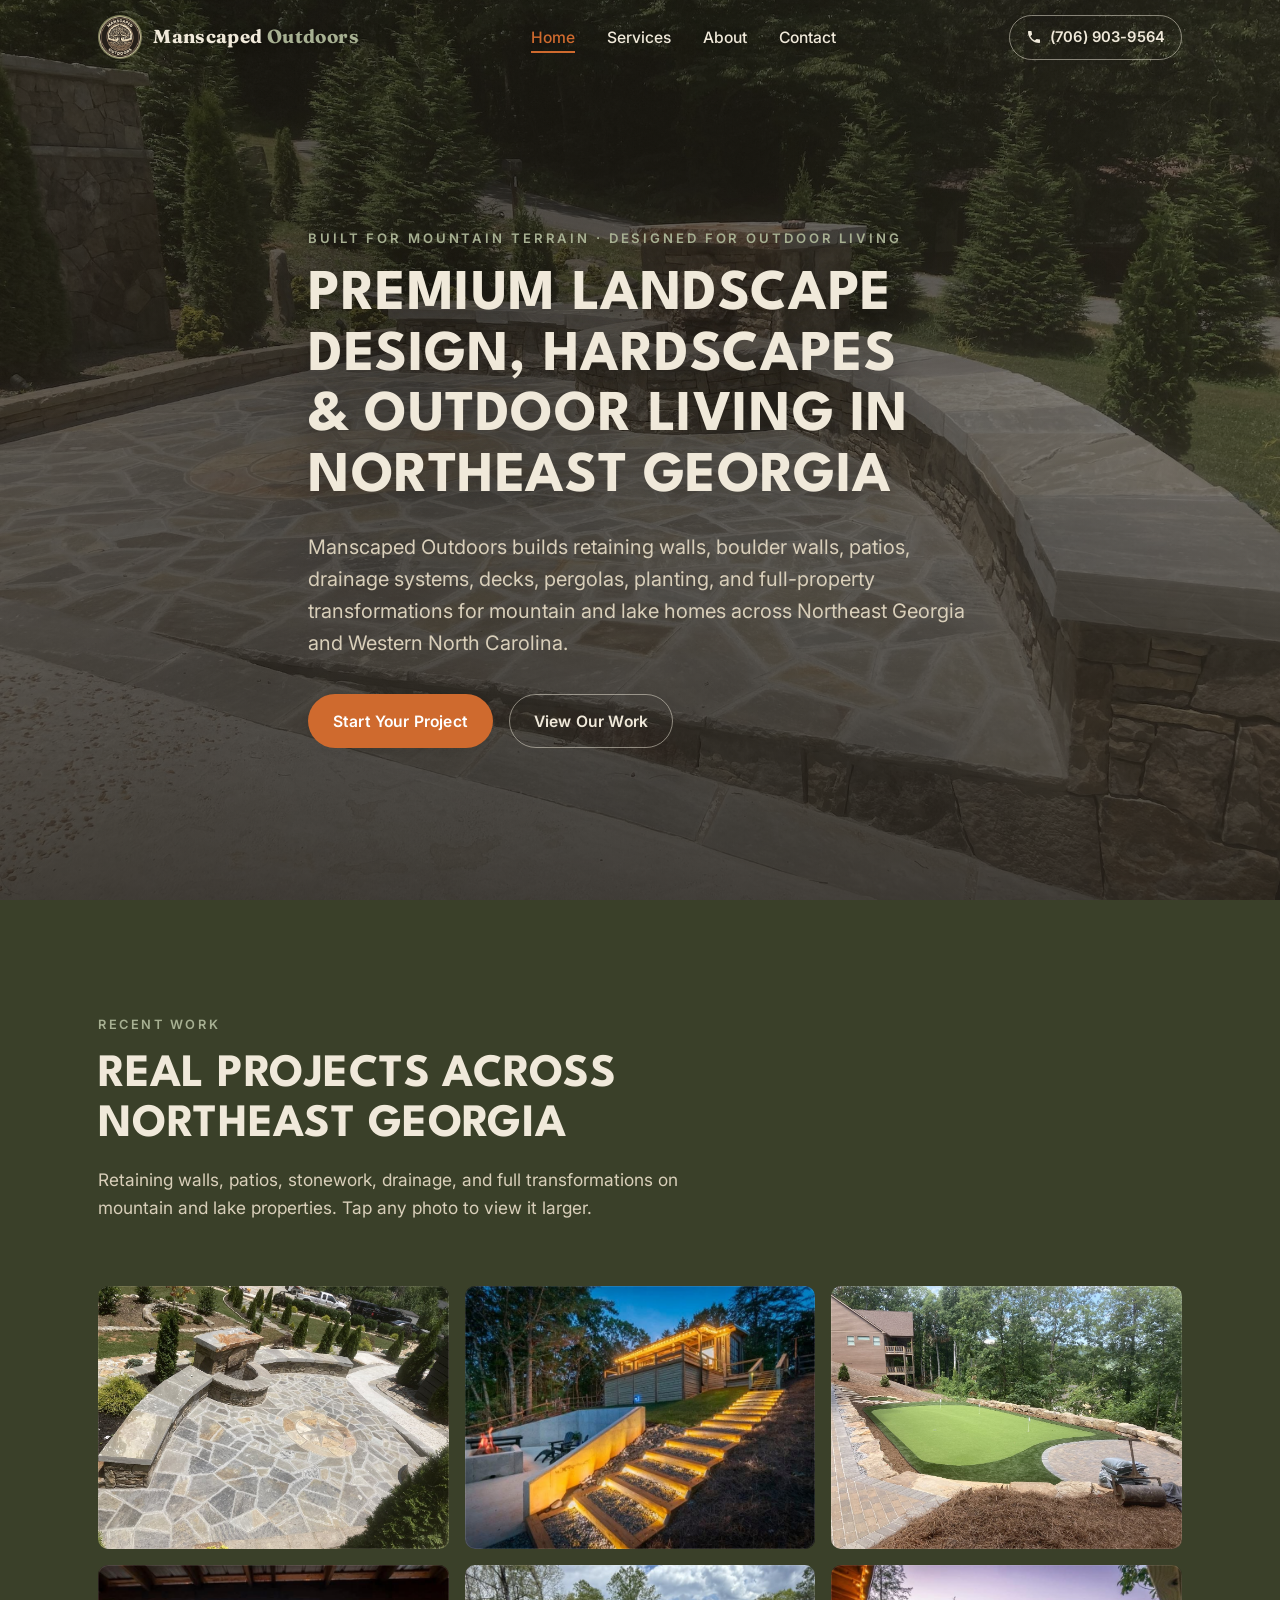
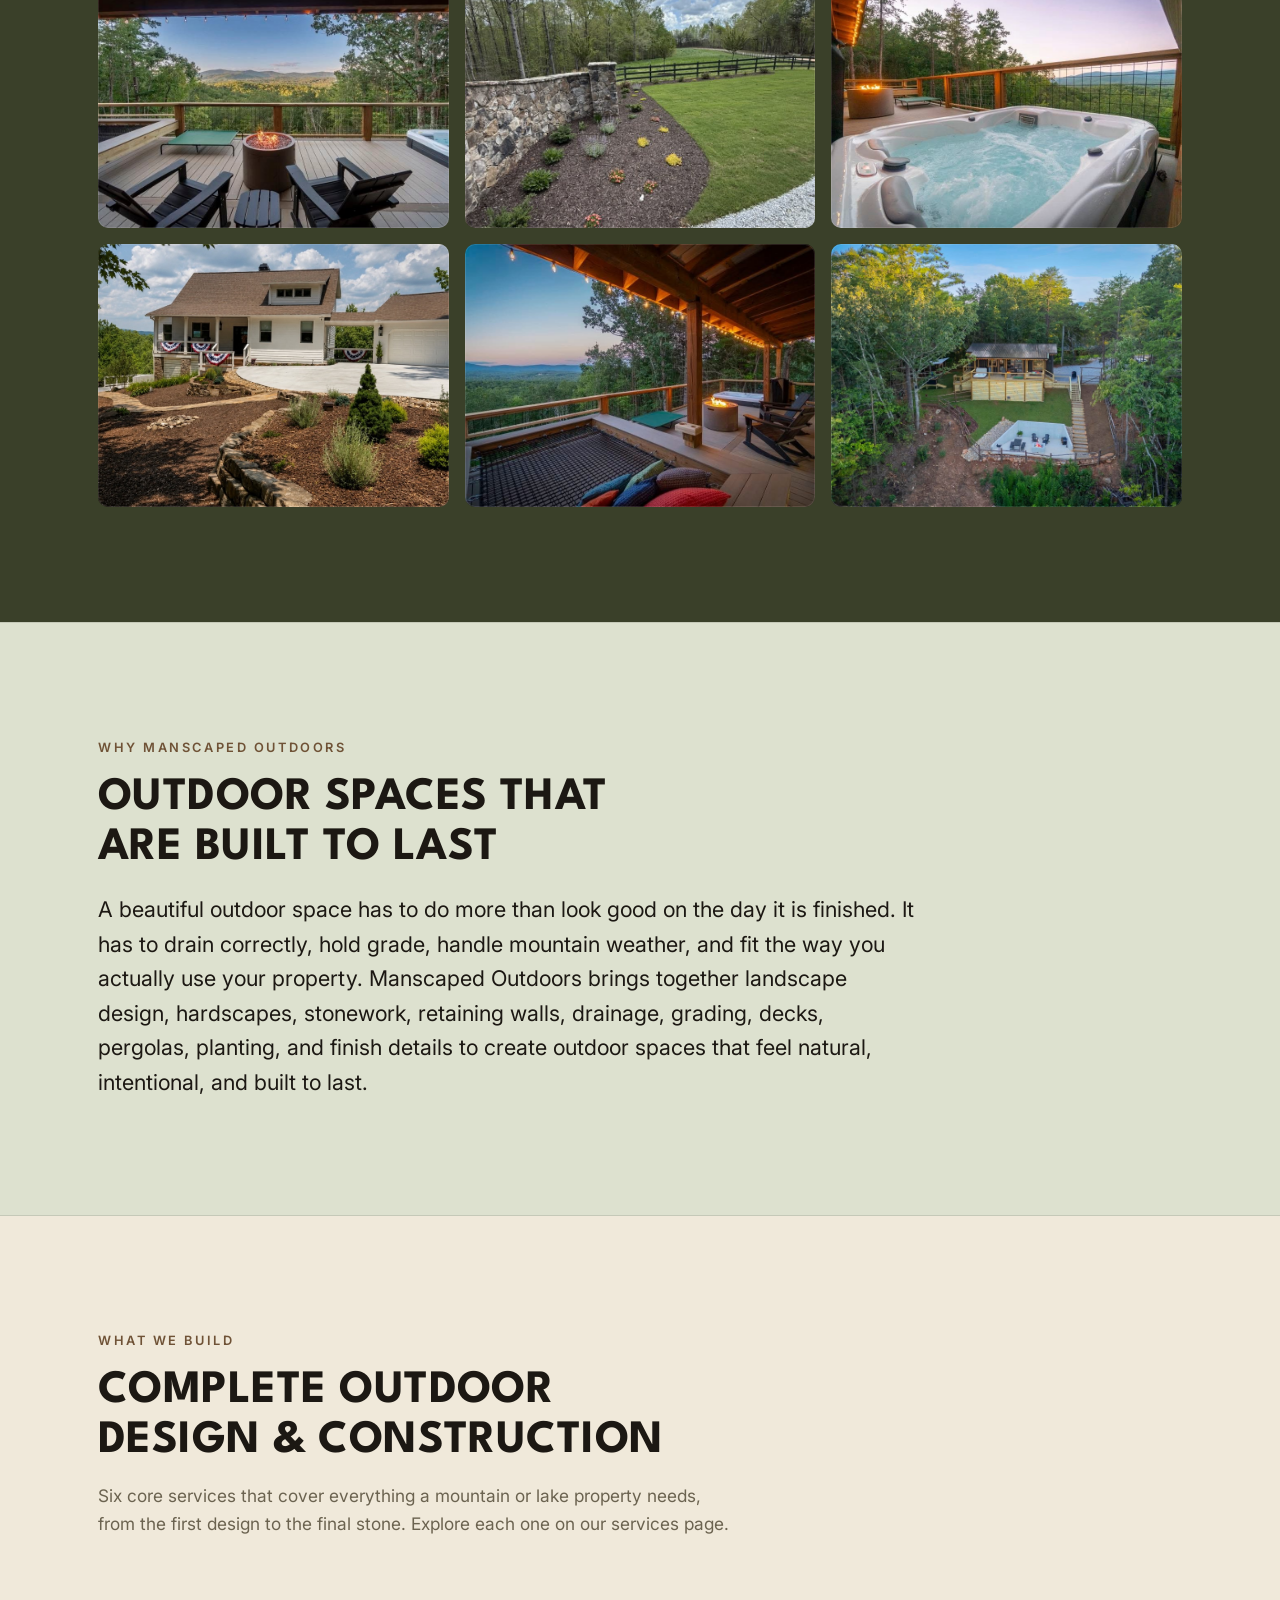
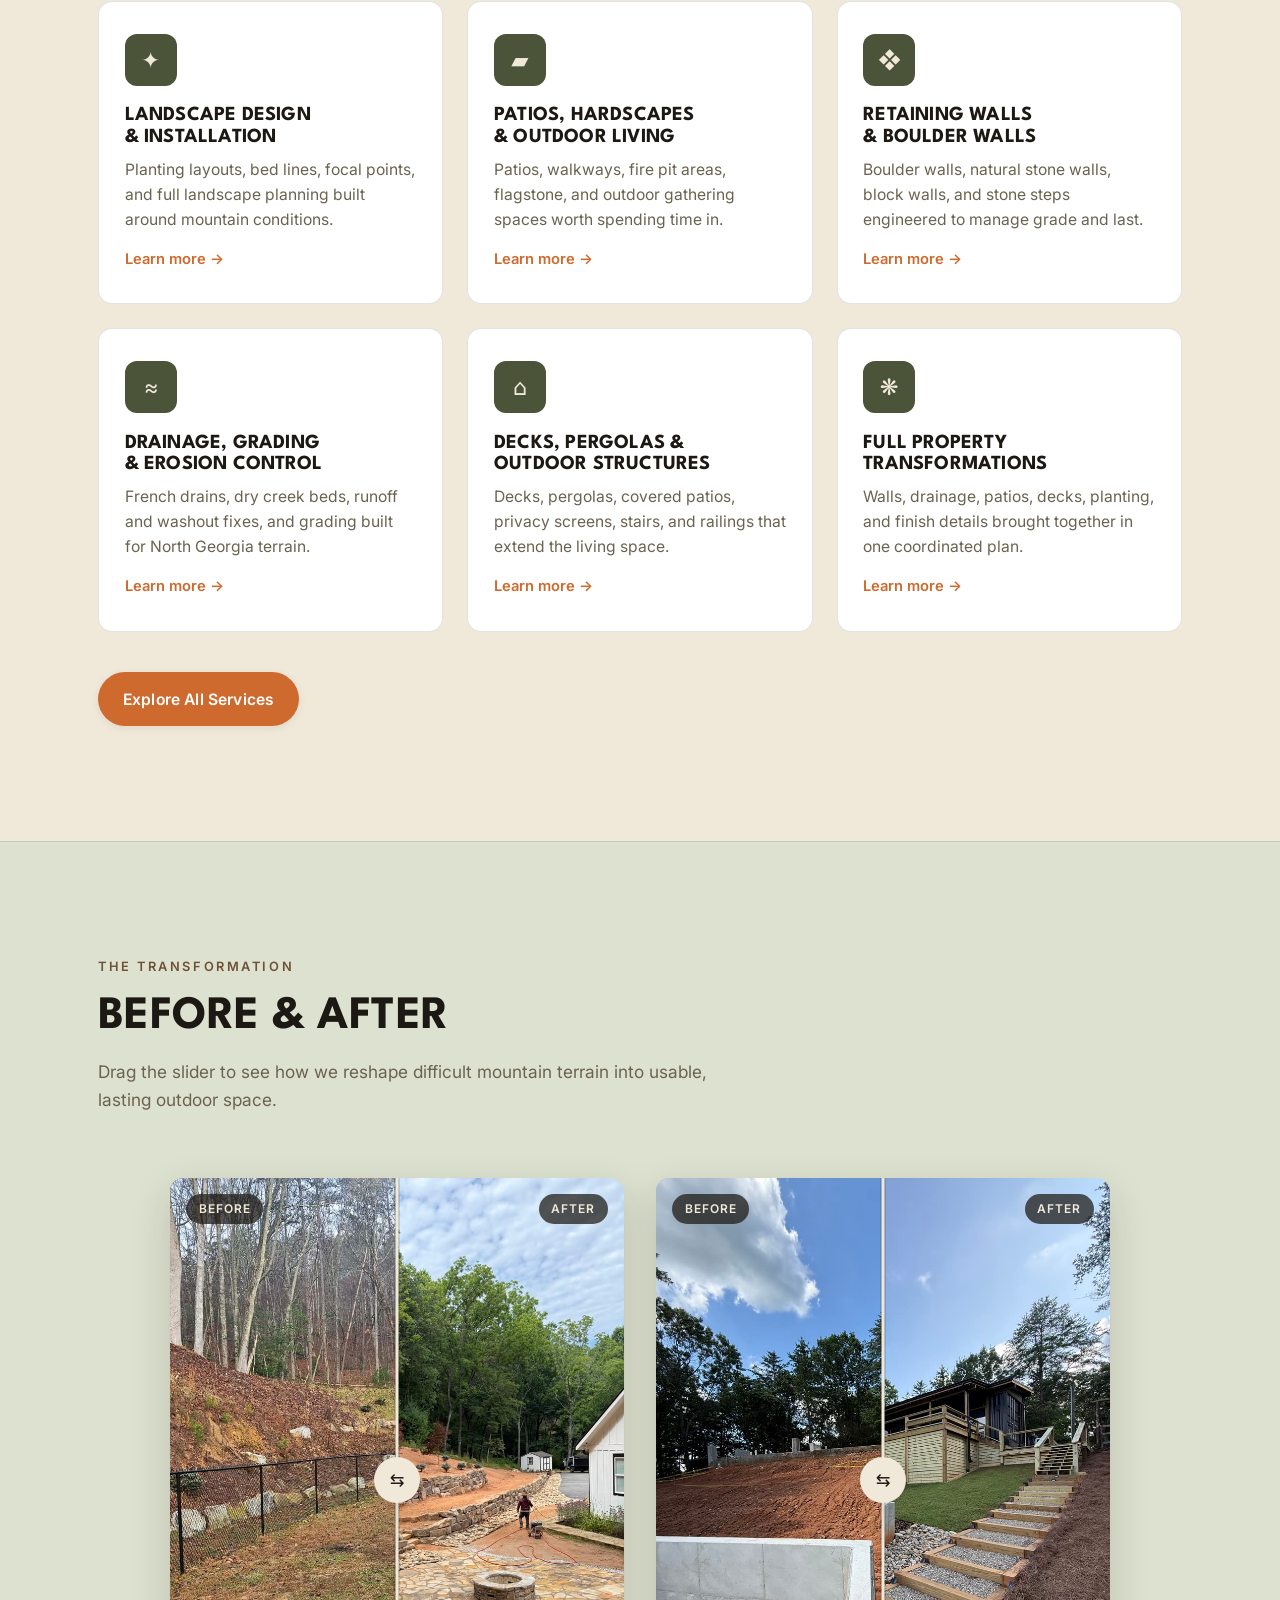
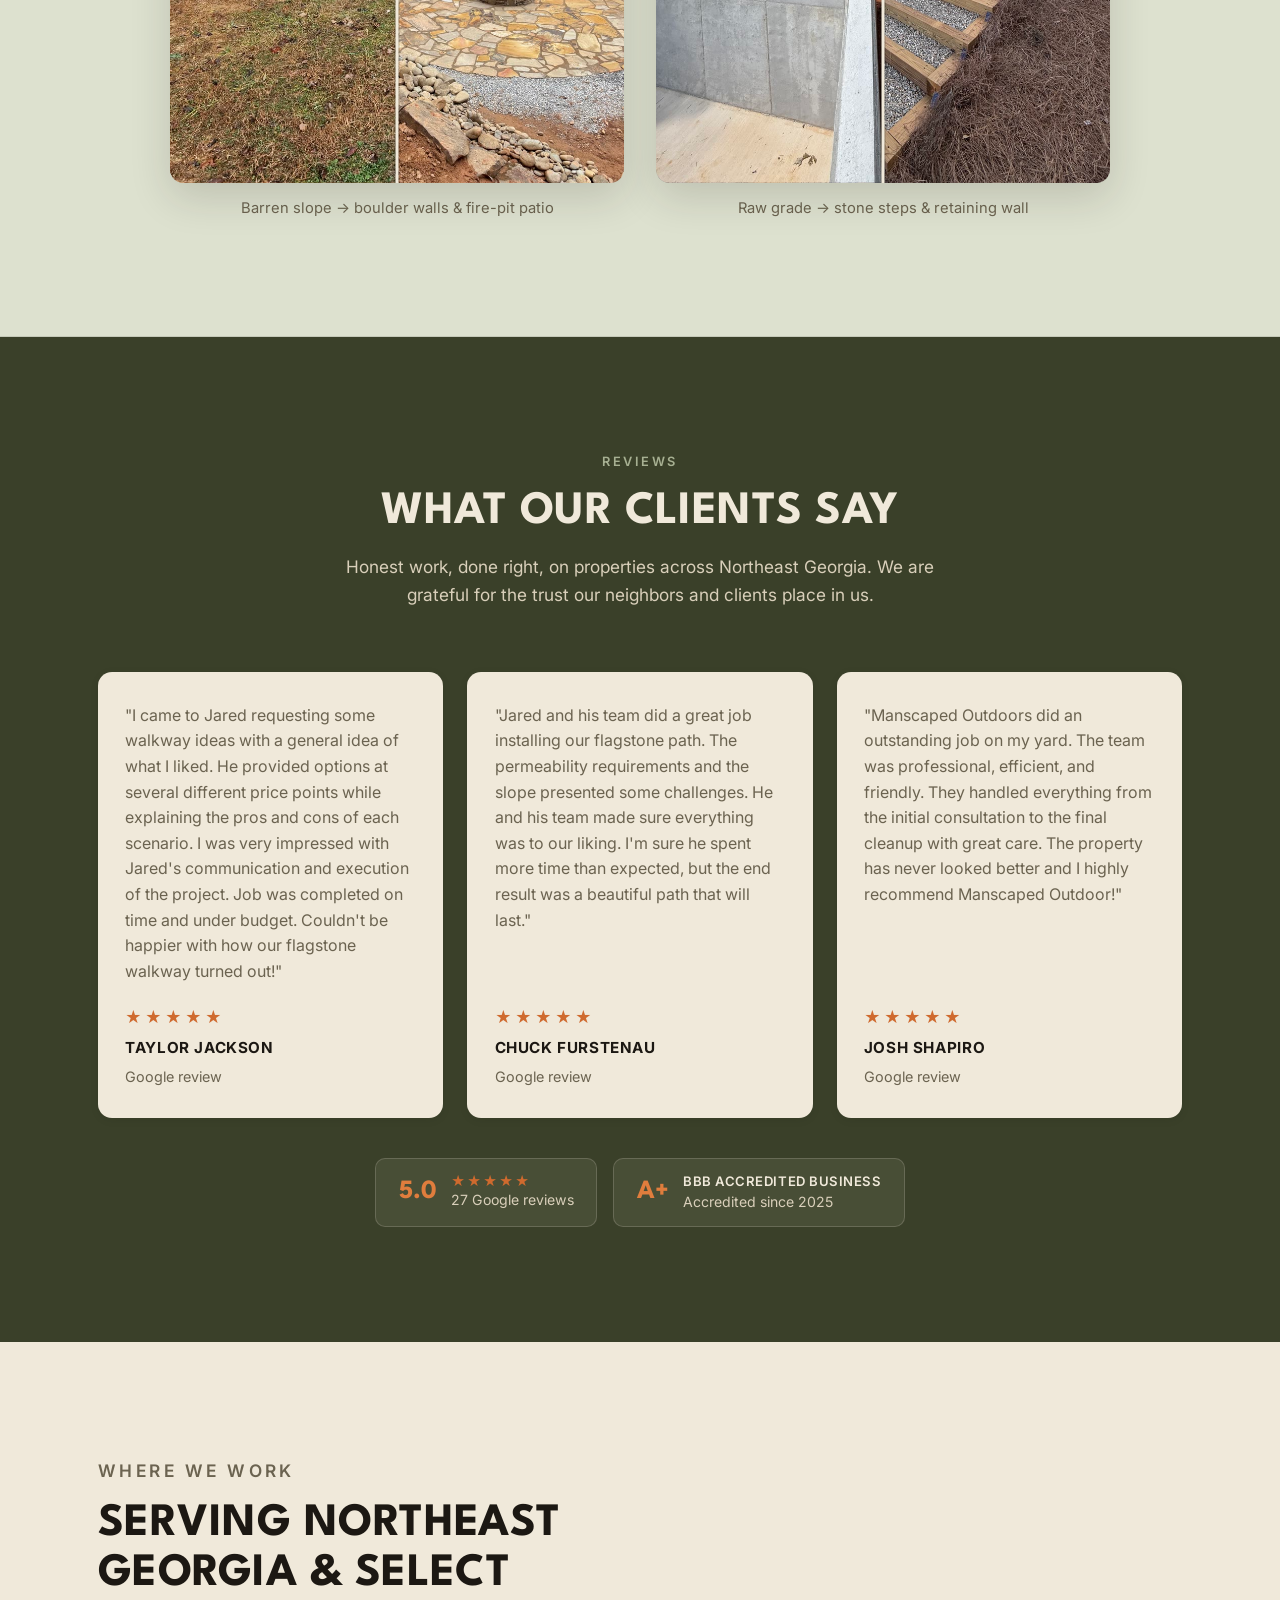
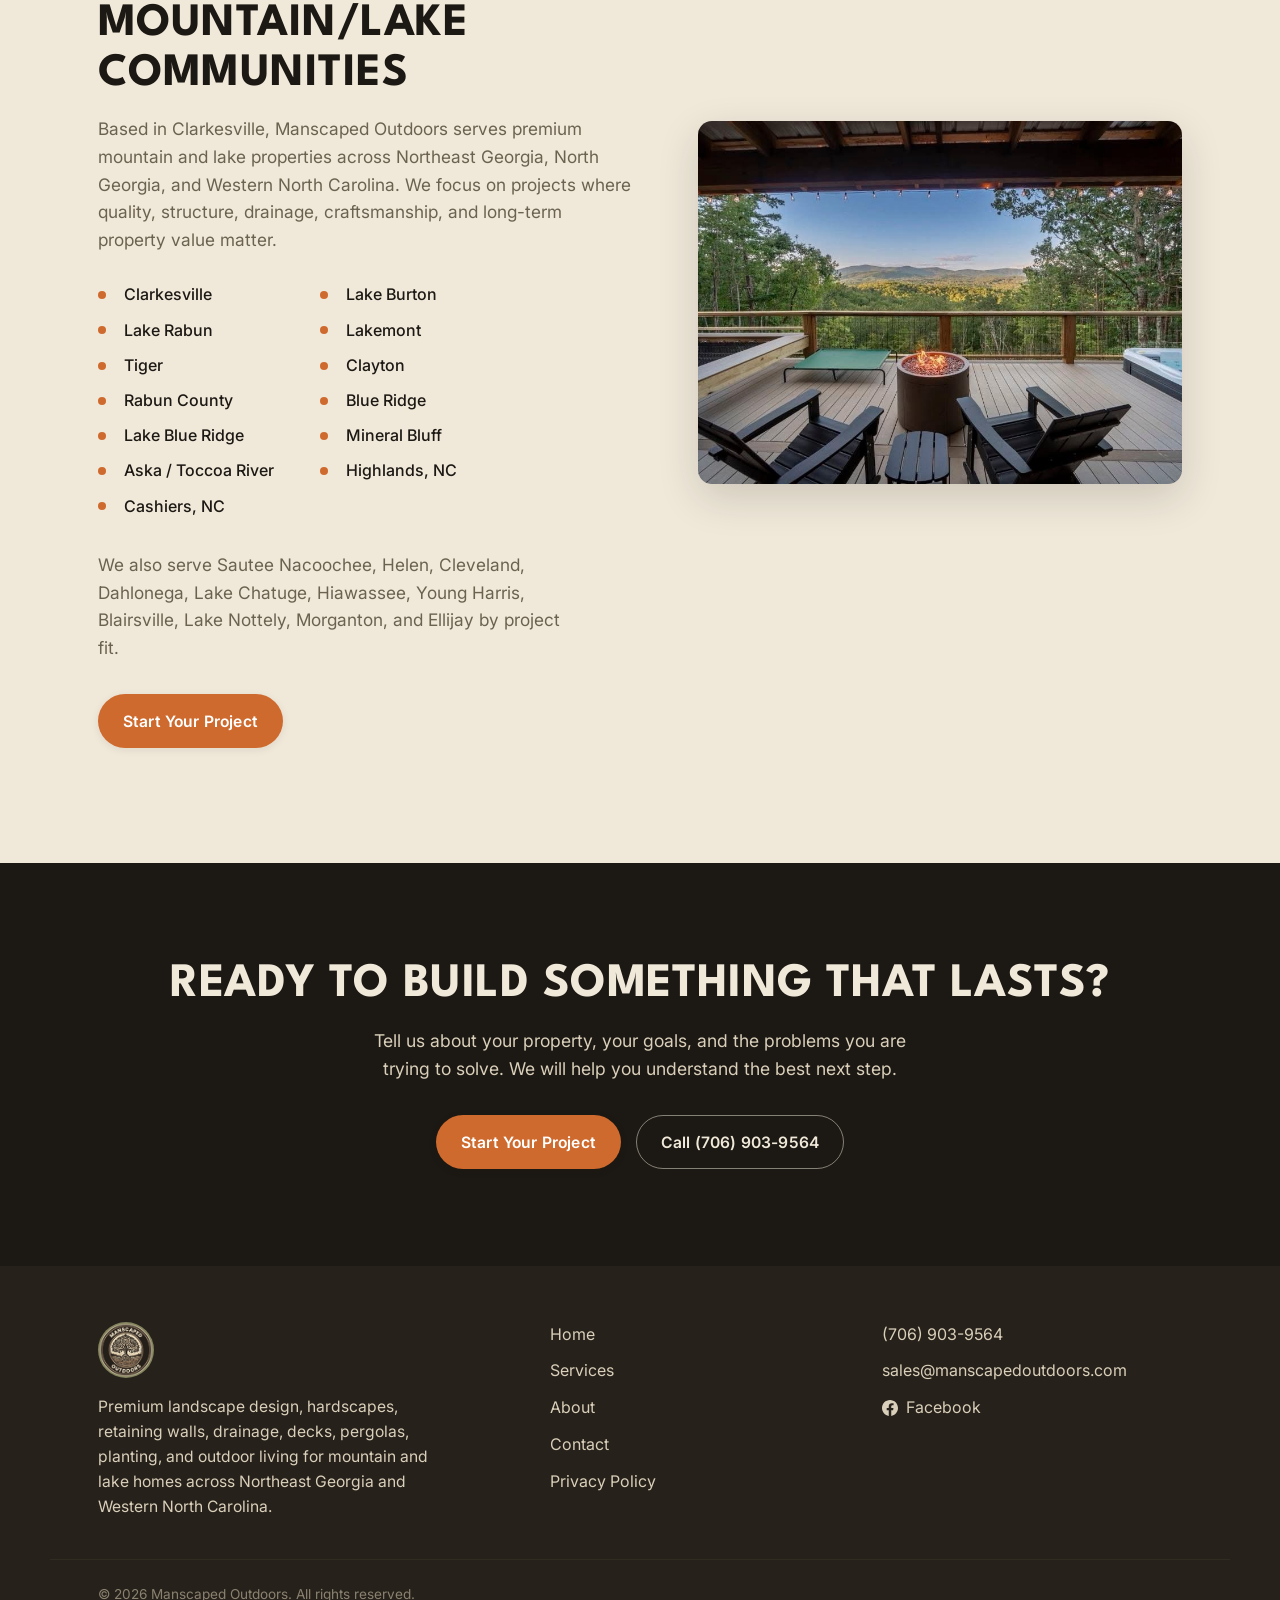
==== commit 64b43f60: "Add Google reviews section with Google + BBB trust links to the home page Sits between Before/After " ====
--- a/index.html
+++ b/index.html
@@ -222,6 +222,87 @@
       </div>
     </section>
 
+    <!-- ============ REVIEWS ============ -->
+    <!-- Review text is copied verbatim from the Google Business Profile.
+         Rating + count are point-in-time (5.0 / 27 as of 2026-07-30) and need a
+         manual refresh occasionally. Profile: google.com/maps?cid=4915521615846293622 -->
+    <section class="section testimonials" id="reviews" aria-labelledby="reviews-title">
+      <div class="container">
+        <header class="section__head">
+          <p class="section__eyebrow">Reviews</p>
+          <h2 class="section__title" id="reviews-title">What our clients say</h2>
+          <p class="section__intro">
+            Honest work, done right, on properties across Northeast Georgia. We are grateful
+            for the trust our neighbors and clients place in us.
+          </p>
+        </header>
+
+        <div class="testimonials__grid">
+          <figure class="testimonial">
+            <blockquote class="testimonial__quote">
+              "I came to Jared requesting some walkway ideas with a general idea of what I
+              liked. He provided options at several different price points while explaining
+              the pros and cons of each scenario. I was very impressed with Jared's
+              communication and execution of the project. Job was completed on time and
+              under budget. Couldn't be happier with how our flagstone walkway turned out!"
+            </blockquote>
+            <figcaption class="testimonial__foot">
+              <span class="testimonial__stars" aria-label="5 out of 5 stars">&#9733;&#9733;&#9733;&#9733;&#9733;</span>
+              <span class="testimonial__author">Taylor Jackson</span>
+              <span class="testimonial__loc">Google review</span>
+            </figcaption>
+          </figure>
+
+          <figure class="testimonial">
+            <blockquote class="testimonial__quote">
+              "Jared and his team did a great job installing our flagstone path. The
+              permeability requirements and the slope presented some challenges. He and his
+              team made sure everything was to our liking. I'm sure he spent more time than
+              expected, but the end result was a beautiful path that will last."
+            </blockquote>
+            <figcaption class="testimonial__foot">
+              <span class="testimonial__stars" aria-label="5 out of 5 stars">&#9733;&#9733;&#9733;&#9733;&#9733;</span>
+              <span class="testimonial__author">Chuck Furstenau</span>
+              <span class="testimonial__loc">Google review</span>
+            </figcaption>
+          </figure>
+
+          <figure class="testimonial">
+            <blockquote class="testimonial__quote">
+              "Manscaped Outdoors did an outstanding job on my yard. The team was
+              professional, efficient, and friendly. They handled everything from the
+              initial consultation to the final cleanup with great care. The property has
+              never looked better and I highly recommend Manscaped Outdoor!"
+            </blockquote>
+            <figcaption class="testimonial__foot">
+              <span class="testimonial__stars" aria-label="5 out of 5 stars">&#9733;&#9733;&#9733;&#9733;&#9733;</span>
+              <span class="testimonial__author">Josh Shapiro</span>
+              <span class="testimonial__loc">Google review</span>
+            </figcaption>
+          </figure>
+        </div>
+
+        <!-- Verifiable proof: both link out to the real third-party profiles -->
+        <div class="trust-strip">
+          <a class="trust-badge" href="https://www.google.com/maps?cid=4915521615846293622" target="_blank" rel="noopener noreferrer">
+            <span class="trust-badge__score">5.0</span>
+            <span class="trust-badge__body">
+              <span class="trust-badge__stars" aria-hidden="true">&#9733;&#9733;&#9733;&#9733;&#9733;</span>
+              <span class="trust-badge__label">27 Google reviews</span>
+            </span>
+          </a>
+
+          <a class="trust-badge" href="https://www.bbb.org/us/ga/clarkesville/profile/landscape-contractors/manscaped-outdoors-llc-0443-91843605" target="_blank" rel="noopener noreferrer">
+            <span class="trust-badge__score">A+</span>
+            <span class="trust-badge__body">
+              <span class="trust-badge__label trust-badge__label--strong">BBB Accredited Business</span>
+              <span class="trust-badge__label">Accredited since 2025</span>
+            </span>
+          </a>
+        </div>
+      </div>
+    </section>
+
     <!-- ============ SERVICE AREA ============ -->
     <section class="section area" id="area" aria-labelledby="area-title">
       <div class="container area__inner">
--- a/css/styles.css
+++ b/css/styles.css
@@ -1072,6 +1072,55 @@
   color: var(--bark);
 }
 .testimonial__loc { color: var(--muted); font-size: 0.9rem; }
+
+/* ---------- Trust badges (Google rating + BBB) ----------
+   Both are links out to the real third-party profiles — that verifiability is
+   the whole point, and it is what a paid review widget would otherwise buy. */
+.trust-strip {
+  display: flex;
+  flex-wrap: wrap;
+  justify-content: center;
+  gap: 1rem;
+  margin-top: 2.5rem;
+}
+.trust-badge {
+  display: flex;
+  align-items: center;
+  gap: 0.9rem;
+  padding: 0.9rem 1.4rem;
+  border-radius: var(--radius-sm);
+  background: rgba(240, 233, 218, 0.08);
+  border: 1px solid rgba(240, 233, 218, 0.18);
+  color: var(--cream);
+  transition: background 0.25s var(--ease), border-color 0.25s var(--ease), transform 0.25s var(--ease);
+}
+.trust-badge:hover {
+  background: rgba(240, 233, 218, 0.14);
+  border-color: rgba(240, 233, 218, 0.34);
+  transform: translateY(-2px);
+}
+.trust-badge__score {
+  font-family: var(--font-heading);
+  font-size: 1.65rem;
+  line-height: 1;
+  font-weight: 700;
+  color: var(--ember-2);
+}
+.trust-badge__body { display: grid; gap: 0.15rem; text-align: left; }
+.trust-badge__stars { color: var(--ember); letter-spacing: 2px; font-size: 0.85rem; line-height: 1; }
+.trust-badge__label { color: var(--cream-dim); font-size: 0.88rem; line-height: 1.3; }
+.trust-badge__label--strong {
+  color: var(--cream);
+  font-weight: 600;
+  text-transform: uppercase;
+  letter-spacing: 0.04em;
+  font-size: 0.82rem;
+}
+@media (max-width: 440px) {
+  .trust-strip { flex-direction: column; }
+  .trust-badge { justify-content: center; }
+}
+
 @media (max-width: 860px) {
   .testimonials__grid { grid-template-columns: 1fr; max-width: 520px; margin-inline: auto; }
 }
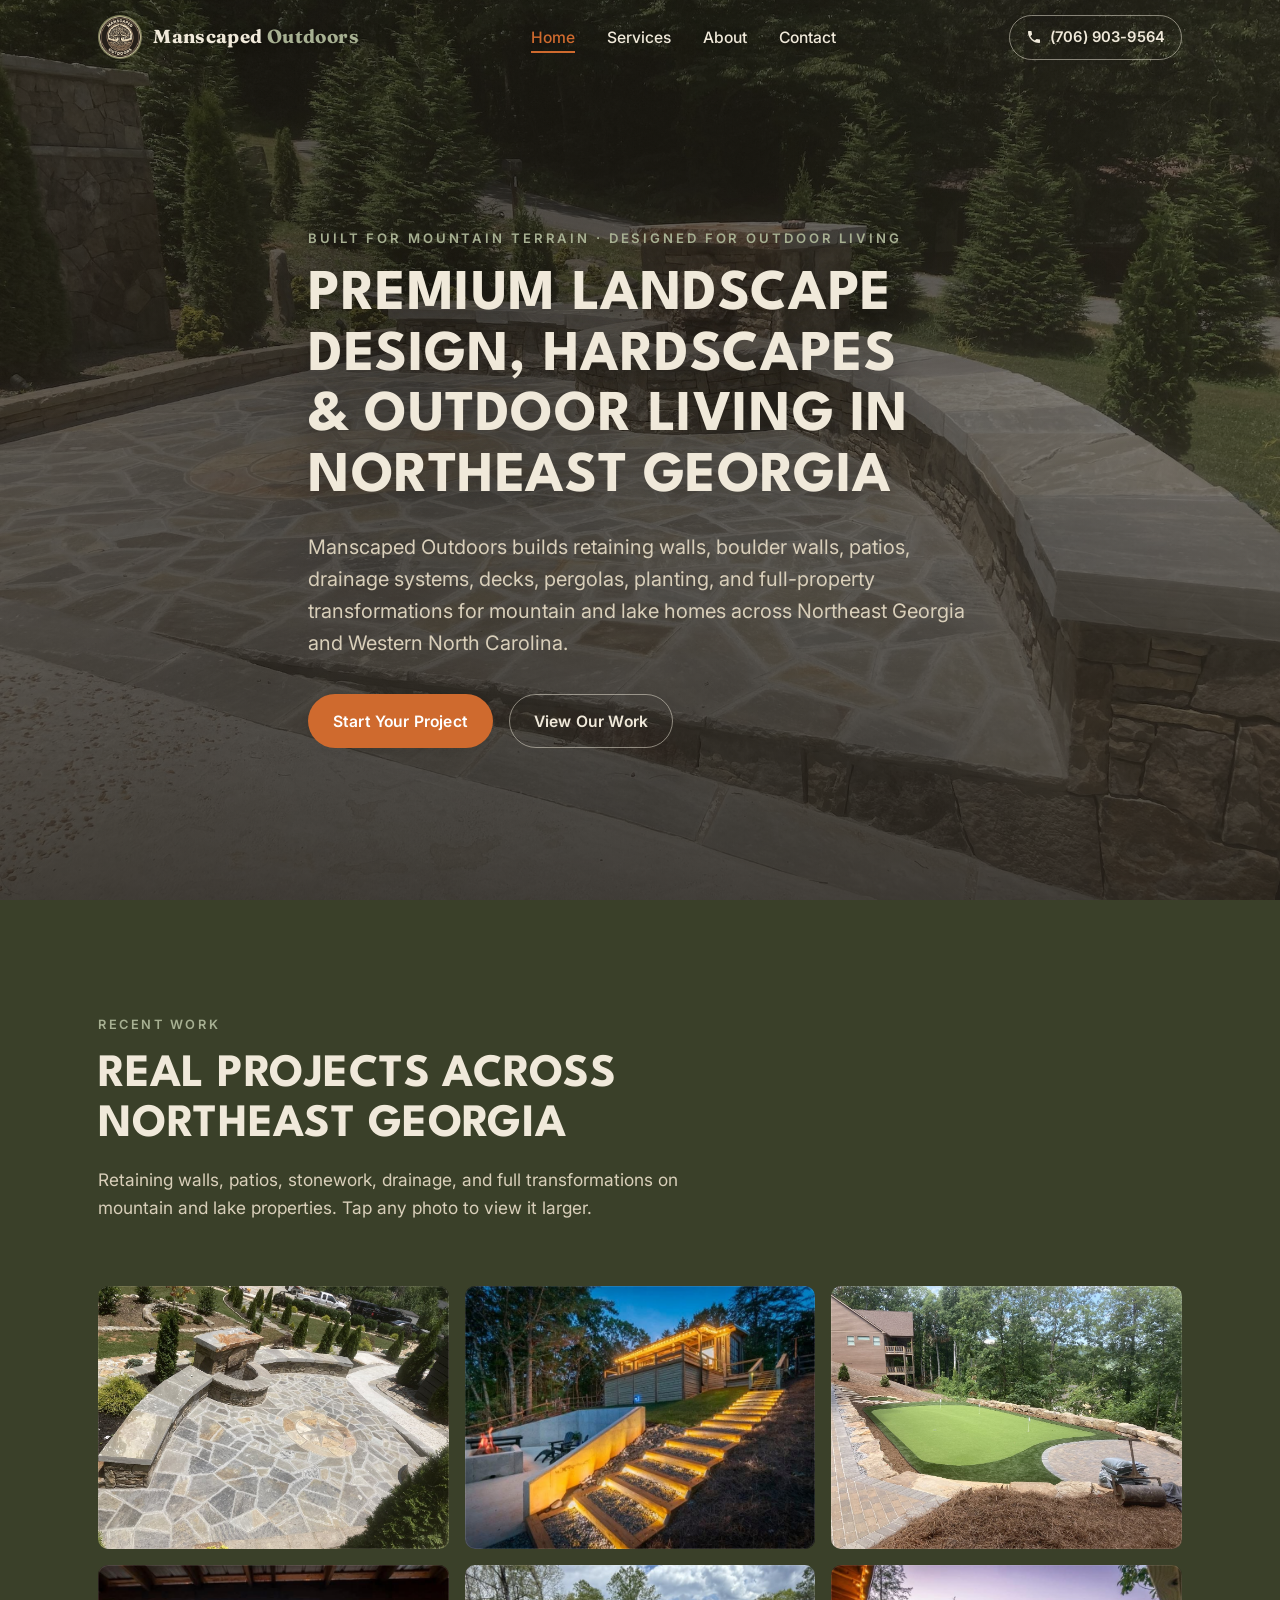
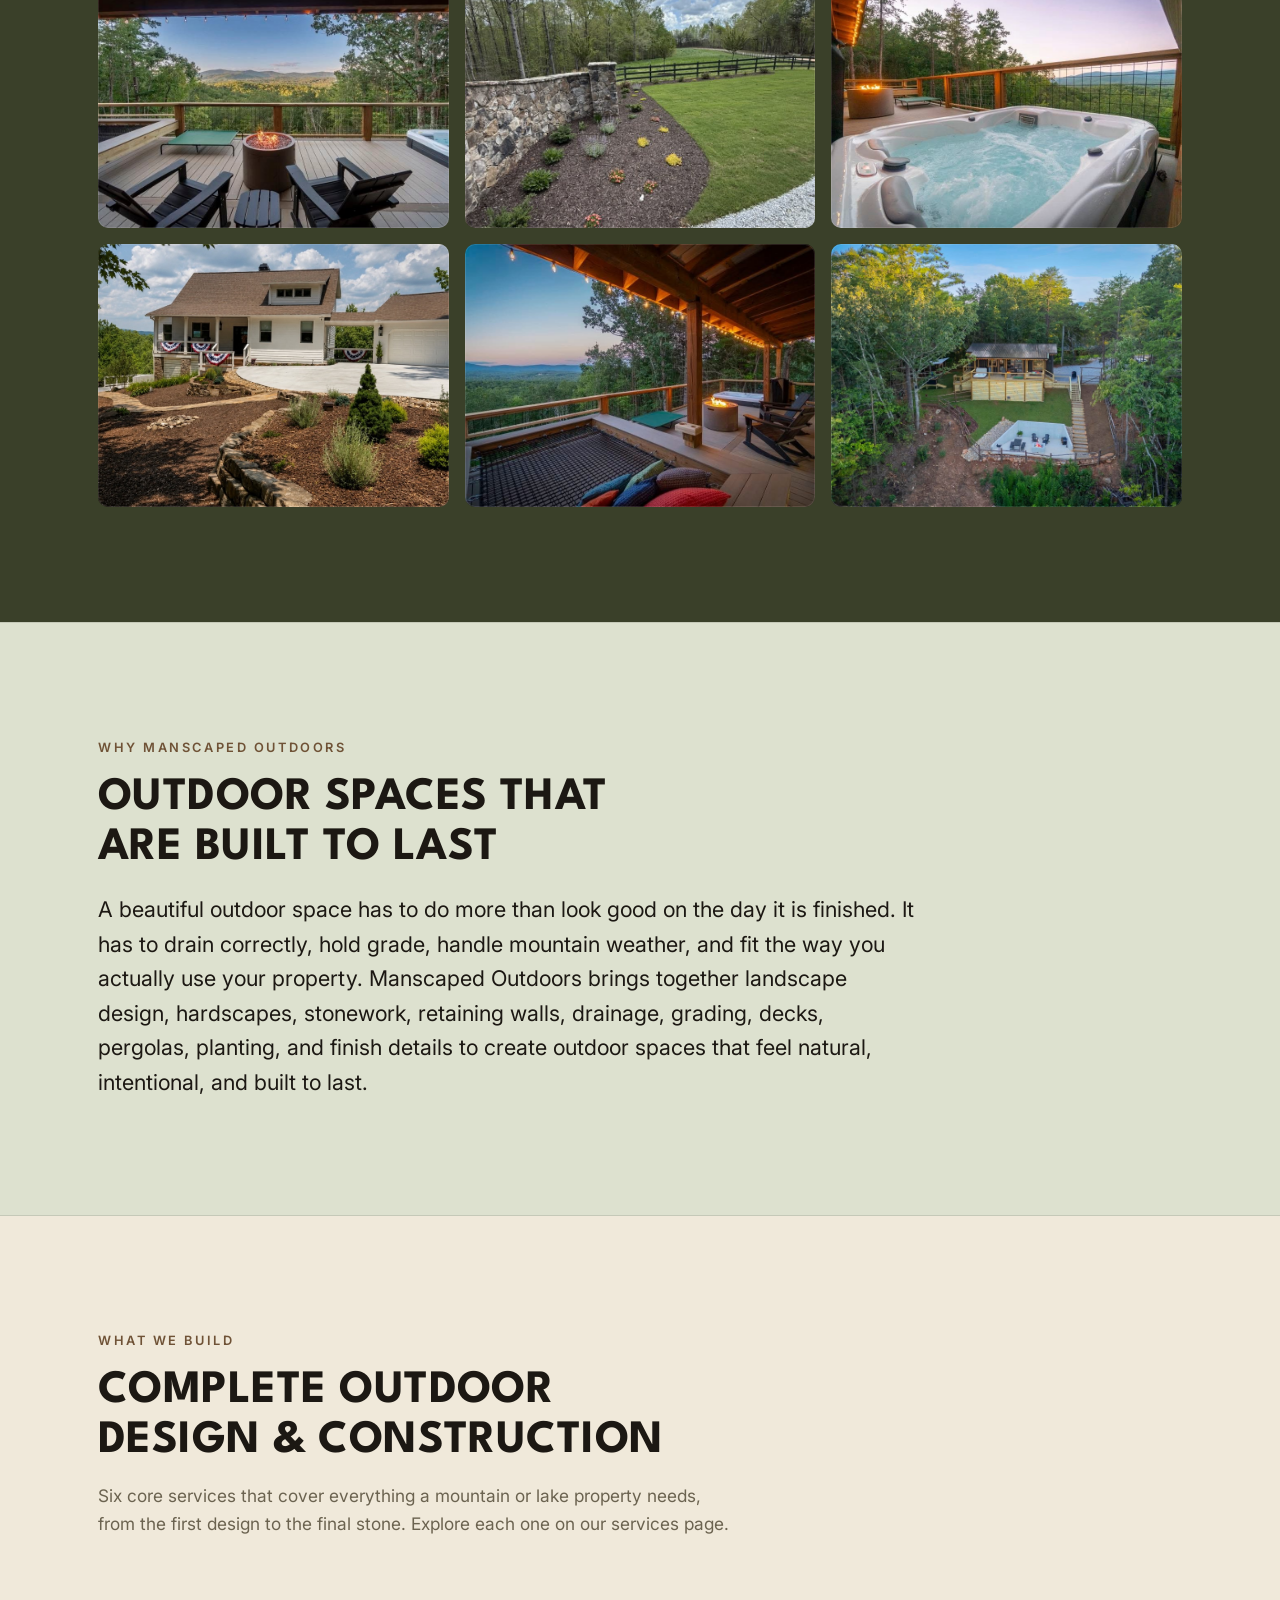
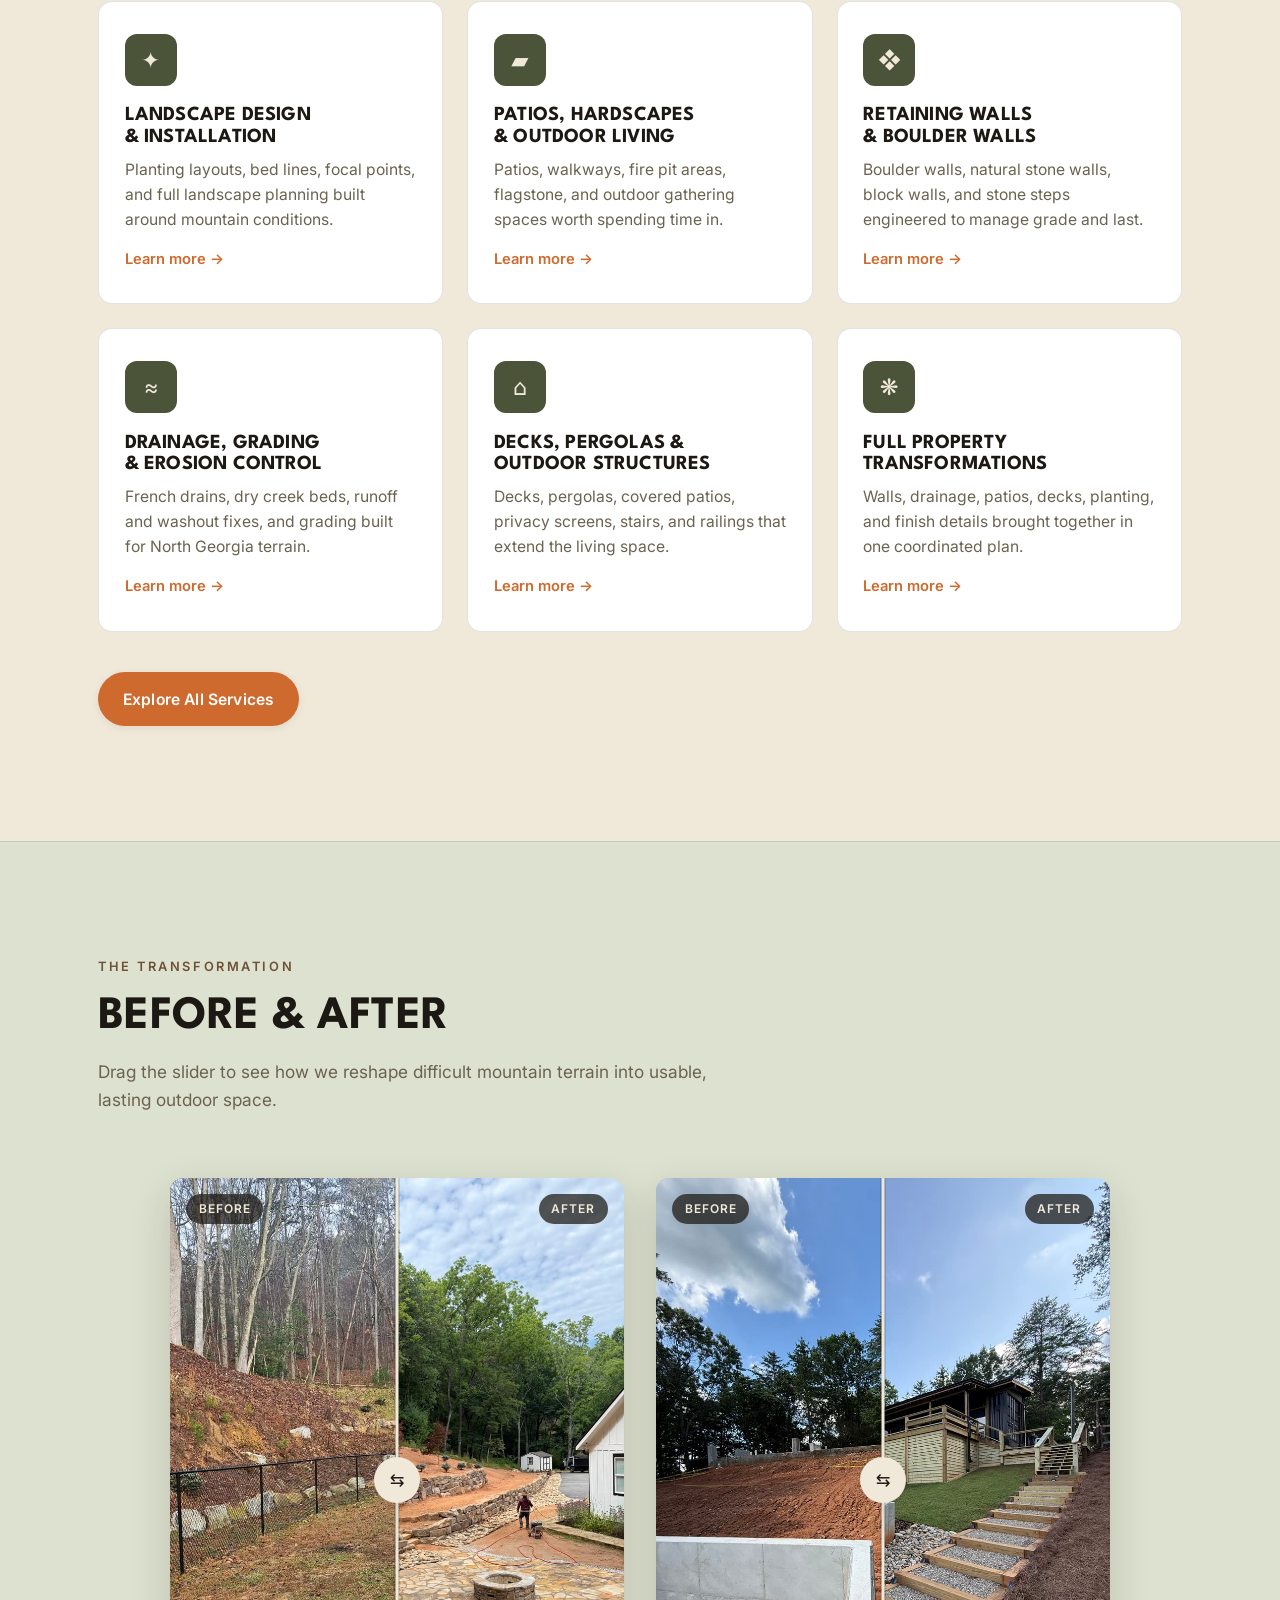
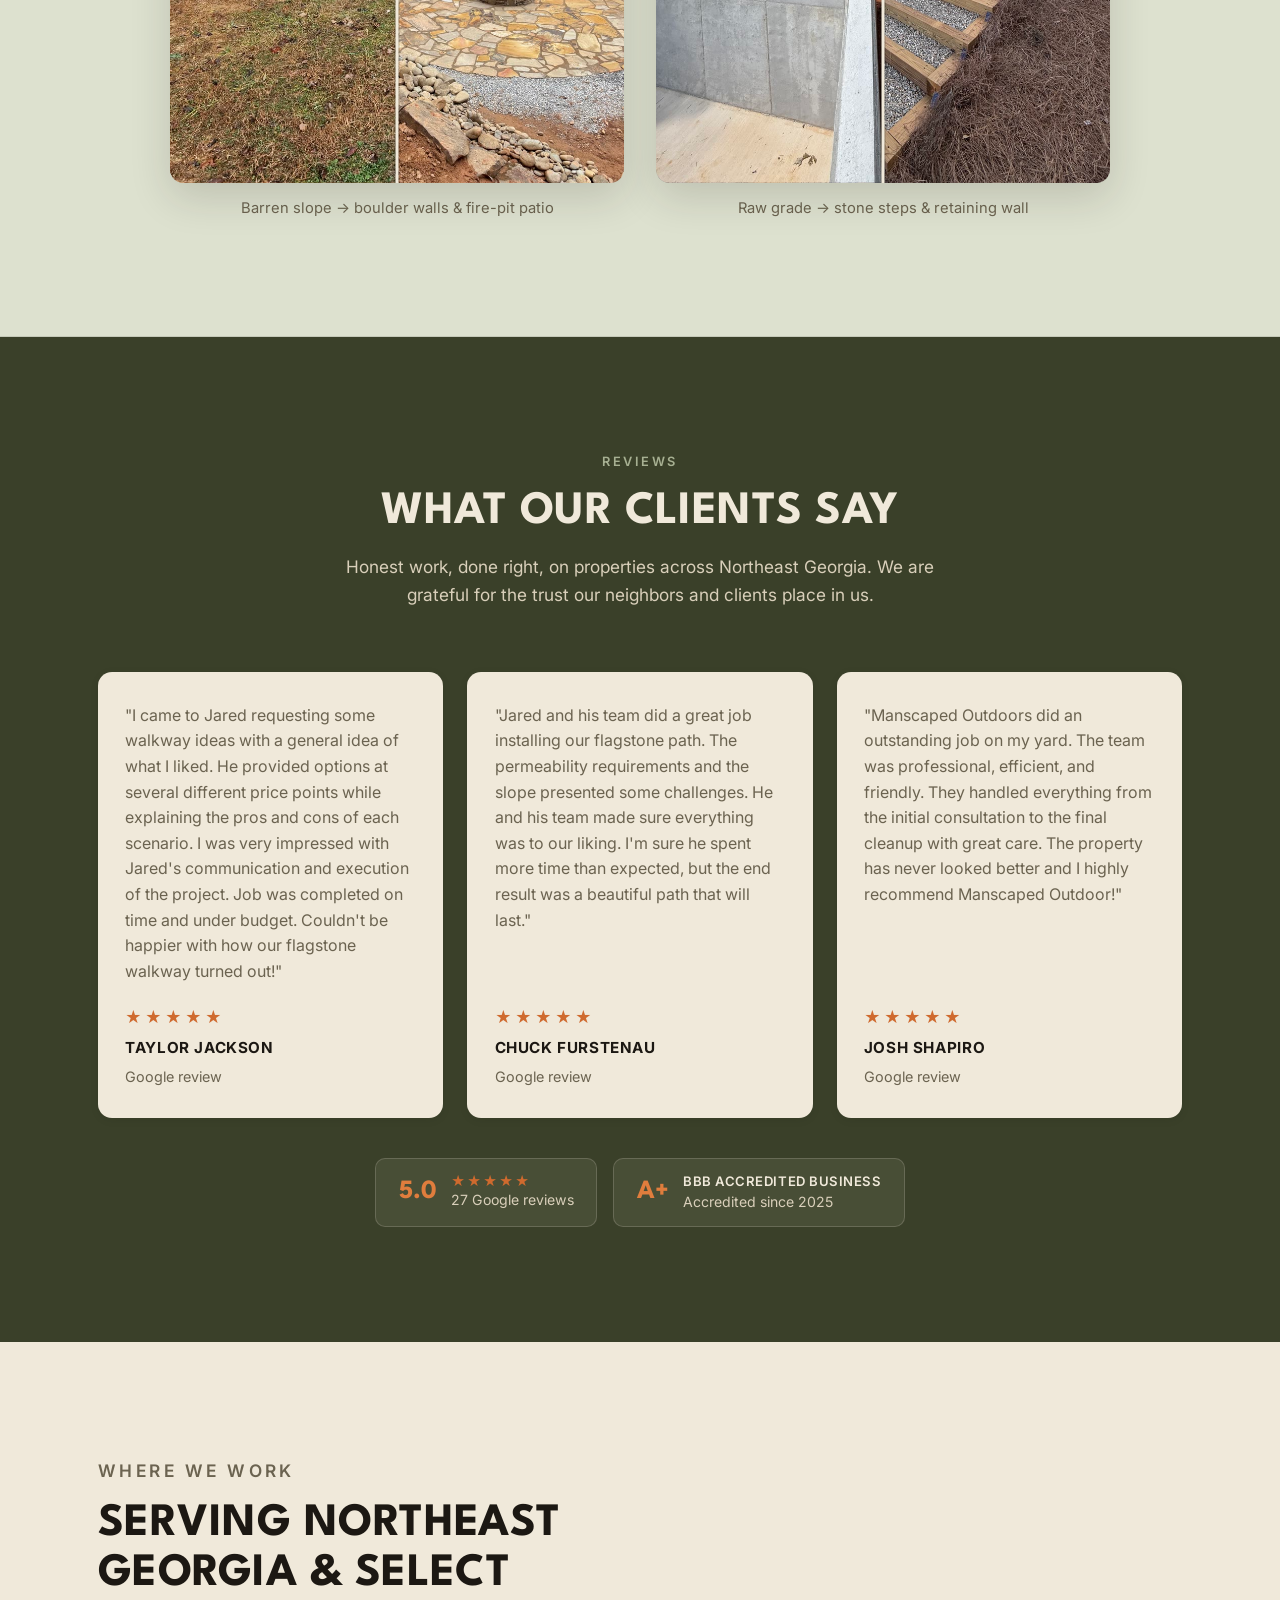
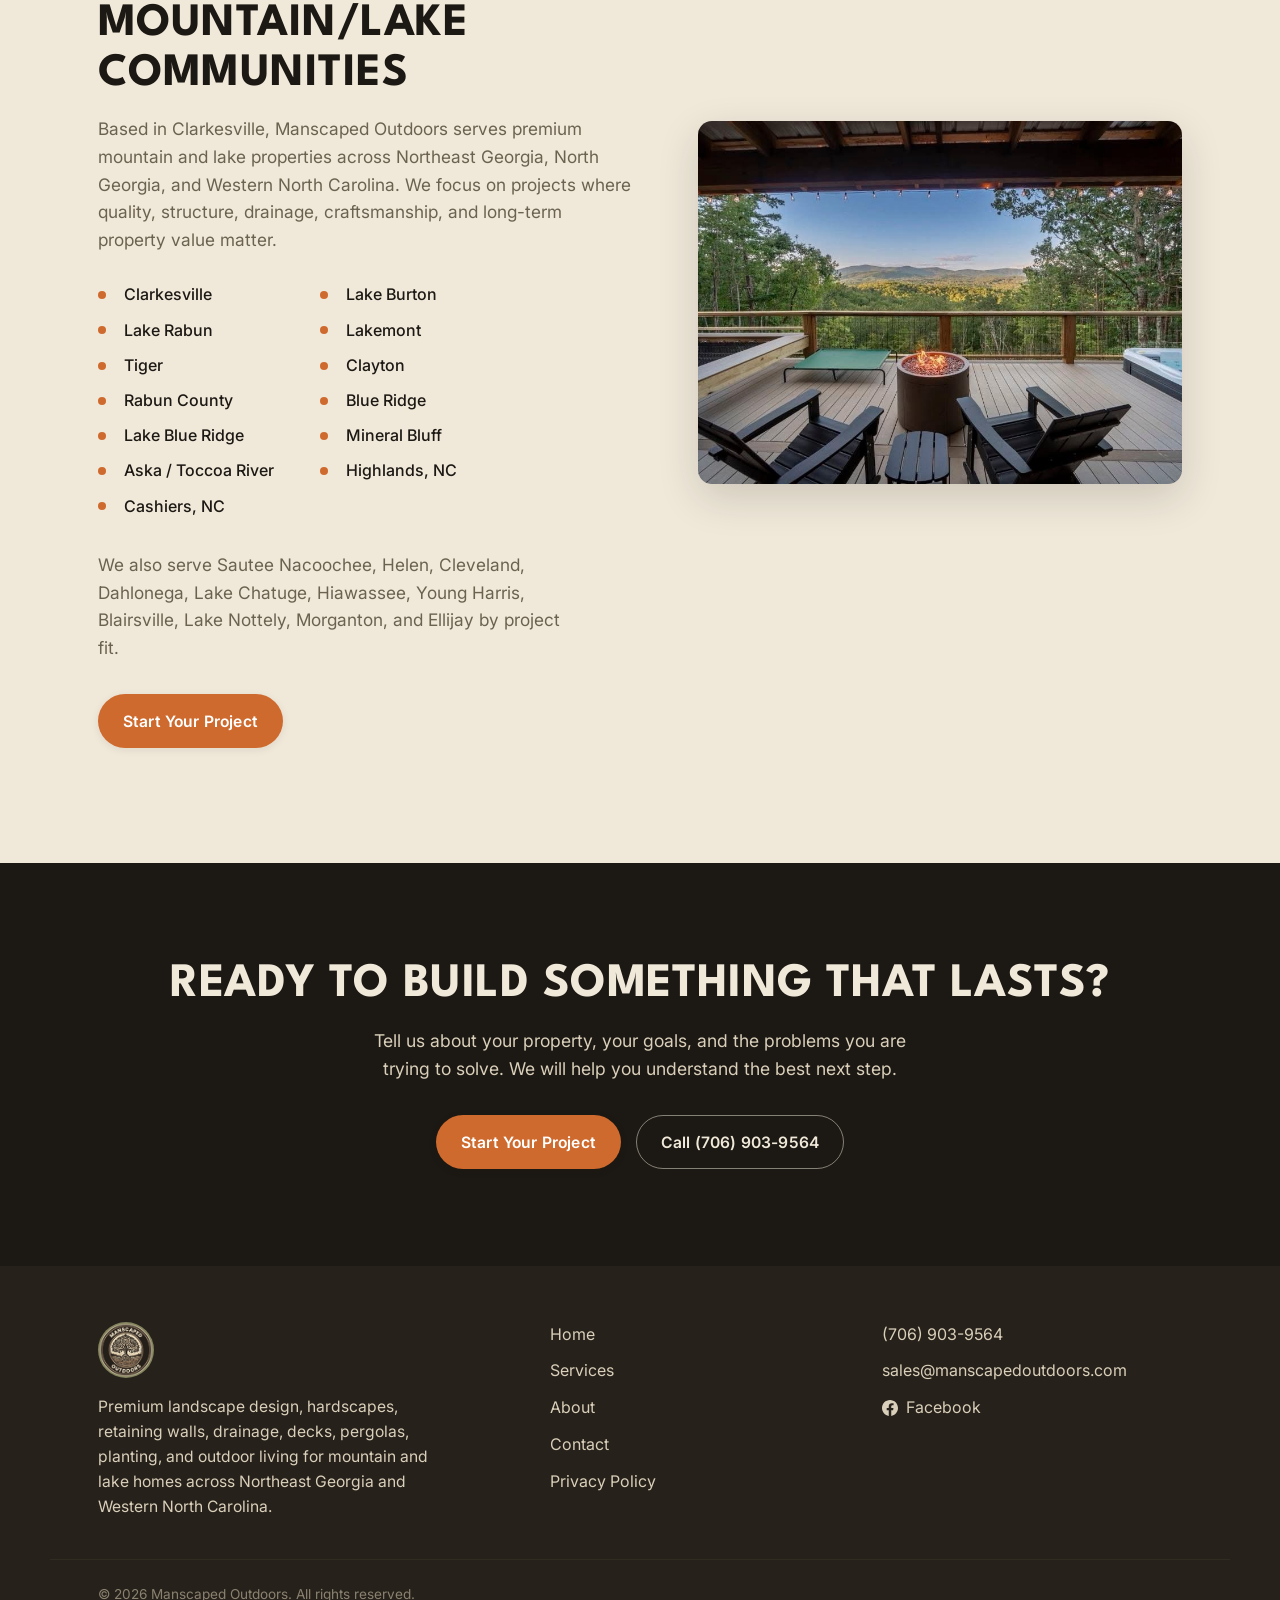
==== commit 885532a0: "Fix caching so returning visitors actually see site updates The host was serving .html with max-age=" ====
--- a/index.html
+++ b/index.html
@@ -19,7 +19,7 @@
   <link rel="preconnect" href="https://fonts.gstatic.com" crossorigin />
   <link href="https://fonts.googleapis.com/css2?family=Fraunces:opsz,wght@9..144,400;9..144,500;9..144,600;9..144,700&family=Inter:wght@400;500;600;700&family=League+Spartan:wght@400;500;600;700&display=swap" rel="stylesheet" />
 
-  <link rel="stylesheet" href="css/styles.css" />
+  <link rel="stylesheet" href="css/styles.css?v=20260731" />
 </head>
 <body>
   <a class="skip-link" href="#main">Skip to content</a>
@@ -392,6 +392,6 @@
     <img class="lightbox__img" id="lightboxImg" src="" alt="" />
   </div>
 
-  <script src="js/main.js" defer></script>
+  <script src="js/main.js?v=20260731" defer></script>
 </body>
 </html>
